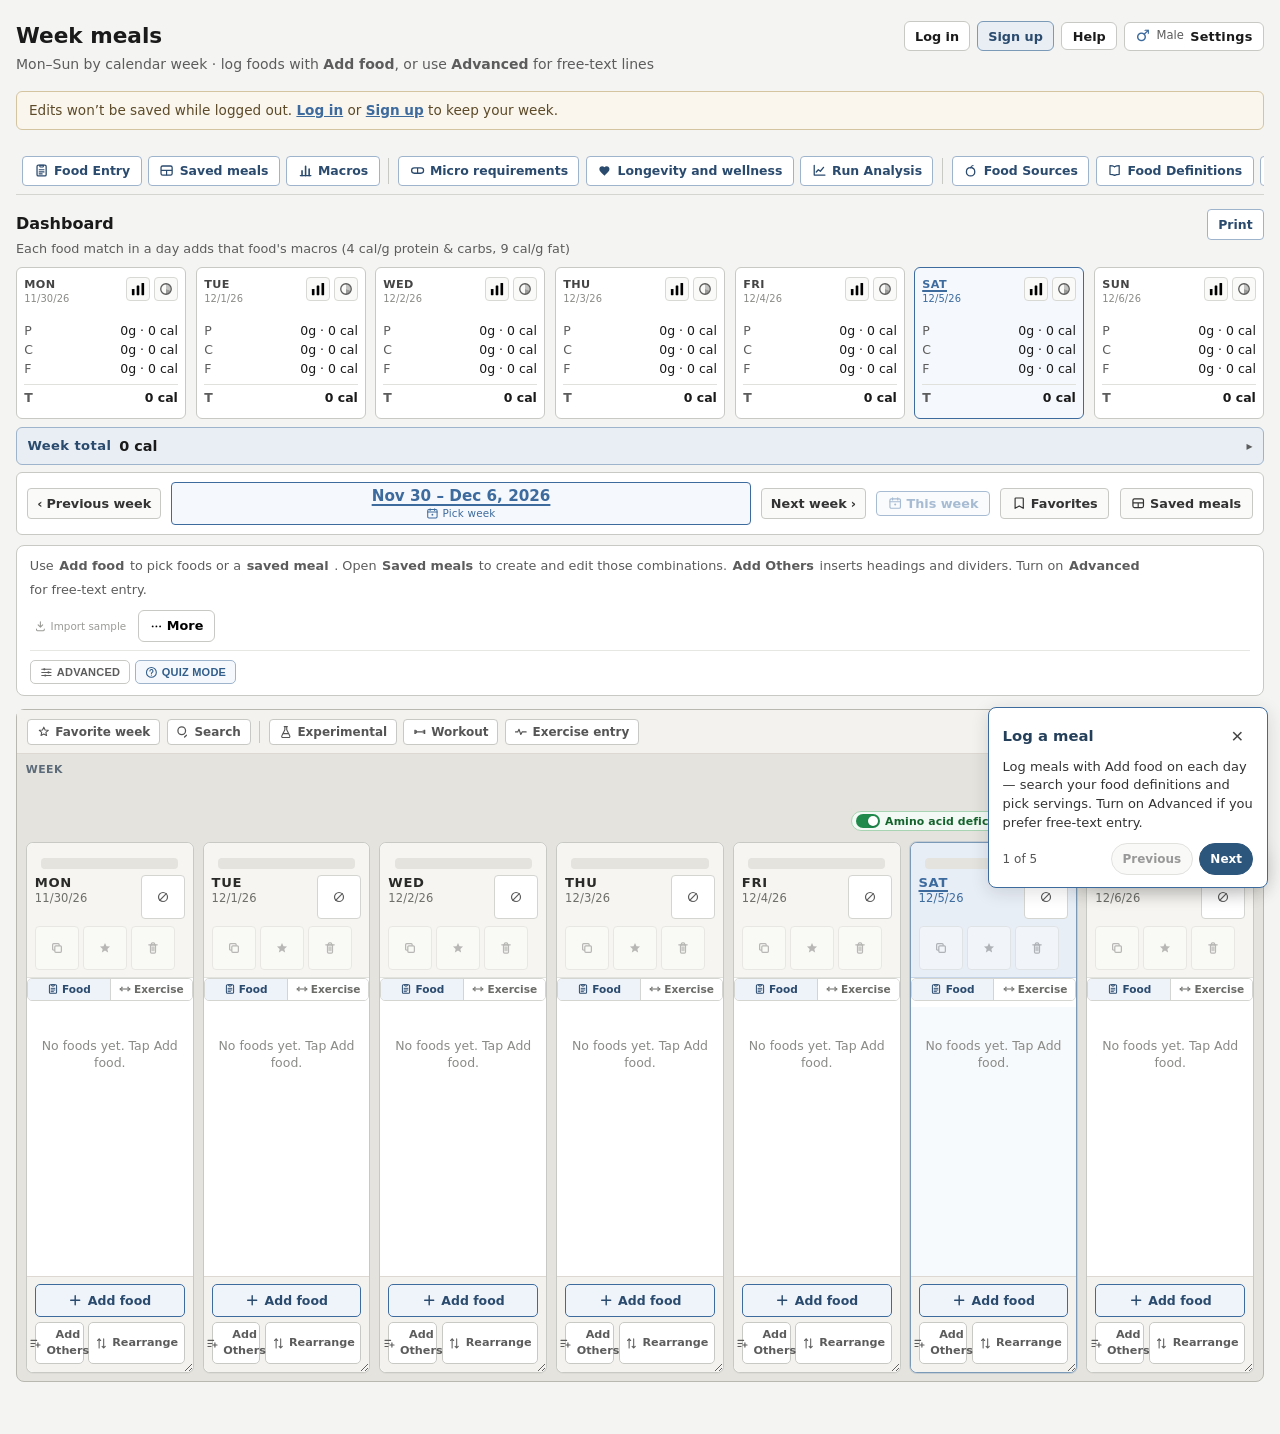
==== index.html @ 3e487626 "Split amino acid tracking out of the Misc deficiencies toggle. Adds a separate Amino acid deficienci" ====
<!DOCTYPE html>
<html lang="en">
<head>
  <meta charset="UTF-8">
  <meta name="viewport" content="width=device-width, initial-scale=1.0">
  <title>Nutrients — Week meals</title>
  <link rel="stylesheet" href="styles.css?t=1794843600">
</head>
<body class="show-daily-intake-icons day-entry-guided">
  <svg class="app-icon-symbols" width="0" height="0" aria-hidden="true" focusable="false">
    <symbol id="icon-chatgpt" viewBox="0 0 512 512">
      <path d="M196.4 185.8l0-48.6c0-4.1 1.5-7.2 5.1-9.2l97.8-56.3c13.3-7.7 29.2-11.3 45.6-11.3 61.4 0 100.4 47.6 100.4 98.3 0 3.6 0 7.7-.5 11.8L343.3 111.1c-6.1-3.6-12.3-3.6-18.4 0L196.4 185.8zM424.7 375.2l0-116.2c0-7.2-3.1-12.3-9.2-15.9L287 168.4 329 144.3c3.6-2 6.7-2 10.2 0L437 200.7c28.2 16.4 47.1 51.2 47.1 85 0 38.9-23 74.8-59.4 89.6l0 0zM166.2 272.8l-42-24.6c-3.6-2-5.1-5.1-5.1-9.2l0-112.6c0-54.8 42-96.3 98.8-96.3 21.5 0 41.5 7.2 58.4 20L175.4 108.5c-6.1 3.6-9.2 8.7-9.2 15.9l0 148.5 0 0zm90.4 52.2l-60.2-33.8 0-71.7 60.2-33.8 60.2 33.8 0 71.7-60.2 33.8zm38.7 155.7c-21.5 0-41.5-7.2-58.4-20l100.9-58.4c6.1-3.6 9.2-8.7 9.2-15.9l0-148.5 42.5 24.6c3.6 2 5.1 5.1 5.1 9.2l0 112.6c0 54.8-42.5 96.3-99.3 96.3l0 0zM173.8 366.5L76.1 310.2c-28.2-16.4-47.1-51.2-47.1-85 0-39.4 23.6-74.8 59.9-89.6l0 116.7c0 7.2 3.1 12.3 9.2 15.9l128 74.2-42 24.1c-3.6 2-6.7 2-10.2 0zm-5.6 84c-57.9 0-100.4-43.5-100.4-97.3 0-4.1 .5-8.2 1-12.3l100.9 58.4c6.1 3.6 12.3 3.6 18.4 0l128.5-74.2 0 48.6c0 4.1-1.5 7.2-5.1 9.2l-97.8 56.3c-13.3 7.7-29.2 11.3-45.6 11.3l0 0zm127 60.9c62 0 113.7-44 125.4-102.4 57.3-14.9 94.2-68.6 94.2-123.4 0-35.8-15.4-70.7-43-95.7 2.6-10.8 4.1-21.5 4.1-32.3 0-73.2-59.4-128-128-128-13.8 0-27.1 2-40.4 6.7-23-22.5-54.8-36.9-89.6-36.9-62 0-113.7 44-125.4 102.4-57.3 14.8-94.2 68.6-94.2 123.4 0 35.8 15.4 70.7 43 95.7-2.6 10.8-4.1 21.5-4.1 32.3 0 73.2 59.4 128 128 128 13.8 0 27.1-2 40.4-6.7 23 22.5 54.8 36.9 89.6 36.9z"></path>
    </symbol>
    <symbol id="icon-claude" viewBox="0 0 512 512">
      <path d="M100.4 340.5l100.7-56.5 1.7-4.9-1.7-2.7-4.9 0-16.8-1-57.5-1.6-49.9-2.1-48.3-2.6-12.2-2.6-11.4-15 1.2-7.5 10.2-6.9 14.7 1.3c18.9 1.3 45.9 3.1 81 5.6l35.2 2.1 52.2 5.4 8.3 0 1.2-3.4-2.8-2.1-2.2-2.1-50.3-34.1-54.4-36-28.5-20.7-15.4-10.5-7.8-9.8-3.4-21.5 14-15.4 18.8 1.3 4.8 1.3 19 14.7 40.7 31.5 53.1 39.1 7.8 6.5 3.1-2.2 .4-1.6-3.5-5.8-28.9-52.2-30.8-53.1-13.7-22-3.6-13.2c-1.3-5.4-2.2-10-2.2-15.5l15.9-21.6 8.8-2.8 21.2 2.8 8.9 7.8 13.2 30.2 21.4 47.5 33.2 64.6 9.7 19.2 5.2 17.8 1.9 5.4 3.4 0 0-3.1 2.7-36.4 5-44.7 4.9-57.5 1.7-16.2 8-19.4 15.9-10.5 12.4 5.9 10.2 14.7-1.4 9.5-6.1 39.5-11.9 61.9-7.8 41.5 4.5 0 5.2-5.2 21-27.8 35.2-44.1 15.5-17.5 18.1-19.3 11.6-9.2 22 0 16.2 24.1-7.3 24.9-22.7 28.7-18.8 24.4-27 36.3-16.8 29 1.6 2.3 4-.4 60.9-13 32.9-5.9 39.3-6.7 17.8 8.3 1.9 8.4-7 17.2-42 10.4-49.2 9.8-73.3 17.3-.9 .7 1 1.3 33 3.1 14.1 .8 34.6 0 64.4 4.8 16.8 11.1 10.1 13.6-1.7 10.4-25.9 13.2c-15.5-3.7-54.4-12.9-116.6-27.7l-28-7-3.9 0 0 2.3 23.3 22.8 42.7 38.6 53.5 49.8 2.7 12.3-6.9 9.7-7.3-1-47-35.4-18.1-15.9-41.1-34.6-2.7 0 0 3.6 9.5 13.9 50 75.2 2.6 23-3.6 7.5-13 4.5-14.2-2.6-29.3-41.1-30.2-46.3-24.4-41.5-3 1.7-14.4 154.8-6.7 7.9-15.5 5.9-13-9.8-6.9-15.9 6.9-31.5 8.3-41.1 6.7-32.7 6.1-40.6 3.6-13.5-.2-.9-3 .4-30.6 42-46.5 62.9-36.8 39.4-8.8 3.5-15.3-7.9 1.4-14.1 8.5-12.6 50.9-64.8 30.7-40.2 19.8-23.2-.1-3.4-1.2 0-135.3 87.8-24.1 3.1-10.4-9.7 1.3-15.9 4.9-5.2 40.7-28-.1 .1 0 .1z"></path>
    </symbol>
    <symbol id="icon-sticky-highlight" viewBox="0 0 24 24">
      <path fill="currentColor" d="M15.7 3.3a1.8 1.8 0 0 1 2.5 0l2.5 2.5a1.8 1.8 0 0 1 0 2.5l-8.3 8.3-5.1 1.2 1.2-5.1 8.2-8.4ZM5.2 19.3h13.6a1 1 0 1 1 0 2H5.2a1 1 0 1 1 0-2Z"></path>
    </symbol>
    <symbol id="icon-sticky-filter" viewBox="0 0 16 16">
      <path fill="currentColor" d="M1.75 2.5h12.5L8.5 9v4.25l-1 .58V9L1.75 2.5zm2.33 1.17 3.67 4.88h1.5l3.67-4.88H4.08z"></path>
    </symbol>
    <symbol id="icon-search" viewBox="0 0 16 16">
      <path fill="currentColor" d="M6.75 1.5a5.25 5.25 0 1 1 0 10.5 5.25 5.25 0 0 1 0-10.5Zm0 1.5a3.75 3.75 0 1 0 0 7.5 3.75 3.75 0 0 0 0-7.5Zm5.03 8.47a.75.75 0 0 1 1.06 1.06l-2.2 2.2a.75.75 0 0 1-1.06-1.06l2.2-2.2Z"></path>
    </symbol>
    <symbol id="icon-star-outline" viewBox="0 0 16 16">
      <path fill="none" stroke="currentColor" stroke-width="1.25" stroke-linejoin="round" d="M8 2.55 9.55 5.95l3.75.32-2.85 2.46.84 3.68L8 10.7l-3.29 1.71.84-3.68-2.85-2.46 3.75-.32L8 2.55z"></path>
    </symbol>
    <symbol id="icon-calendar" viewBox="0 0 16 16">
      <rect x="2.15" y="3.15" width="11.7" height="10.5" rx="1.4" fill="none" stroke="currentColor" stroke-width="1.3"></rect>
      <path d="M2.15 6.35h11.7M5.15 2.15v2.2M10.85 2.15v2.2" fill="none" stroke="currentColor" stroke-width="1.3" stroke-linecap="round"></path>
      <circle cx="8" cy="9.55" r="1.15" fill="currentColor"></circle>
    </symbol>
    <symbol id="icon-bookmark" viewBox="0 0 16 16">
      <path d="M4.15 2.2h7.7c.4 0 .7.3.7.7v10.85L8 11.05 3.45 13.75V2.9c0-.4.3-.7.7-.7z" fill="none" stroke="currentColor" stroke-width="1.3" stroke-linejoin="round"></path>
    </symbol>
    <symbol id="icon-import" viewBox="0 0 16 16">
      <path d="M8 2.15v6.4M5.15 6.15 8 9l2.85-2.85" fill="none" stroke="currentColor" stroke-width="1.35" stroke-linecap="round" stroke-linejoin="round"></path>
      <path d="M3.15 11.15v1.15c0 .6.5 1.1 1.1 1.1h7.5c.6 0 1.1-.5 1.1-1.1v-1.15" fill="none" stroke="currentColor" stroke-width="1.3" stroke-linecap="round"></path>
    </symbol>
    <symbol id="icon-export" viewBox="0 0 16 16">
      <path d="M8 8.9V2.4M5.15 4.85 8 2.05l2.85 2.8" fill="none" stroke="currentColor" stroke-width="1.35" stroke-linecap="round" stroke-linejoin="round"></path>
      <path d="M3.15 11.15v1.15c0 .6.5 1.1 1.1 1.1h7.5c.6 0 1.1-.5 1.1-1.1v-1.15" fill="none" stroke="currentColor" stroke-width="1.3" stroke-linecap="round"></path>
    </symbol>
    <symbol id="icon-more" viewBox="0 0 16 16">
      <circle cx="3.35" cy="8" r="1.15" fill="currentColor"></circle>
      <circle cx="8" cy="8" r="1.15" fill="currentColor"></circle>
      <circle cx="12.65" cy="8" r="1.15" fill="currentColor"></circle>
    </symbol>
    <symbol id="icon-sliders" viewBox="0 0 16 16">
      <path d="M2.2 4.15h11.6M2.2 8h11.6M2.2 11.85h11.6" fill="none" stroke="currentColor" stroke-width="1.3" stroke-linecap="round"></path>
      <circle cx="5.4" cy="4.15" r="1.35" fill="currentColor"></circle>
      <circle cx="10.6" cy="8" r="1.35" fill="currentColor"></circle>
      <circle cx="6.6" cy="11.85" r="1.35" fill="currentColor"></circle>
    </symbol>
    <symbol id="icon-plus" viewBox="0 0 16 16">
      <path d="M8 3v10M3 8h10" fill="none" stroke="currentColor" stroke-width="1.6" stroke-linecap="round"></path>
    </symbol>
    <symbol id="icon-others" viewBox="0 0 16 16">
      <path d="M2.4 4.2h7.2M2.4 8h5.2M2.4 11.8h4" fill="none" stroke="currentColor" stroke-width="1.3" stroke-linecap="round"></path>
      <path d="M11.15 7.35v5.3M8.5 10h5.3" fill="none" stroke="currentColor" stroke-width="1.45" stroke-linecap="round"></path>
    </symbol>
    <symbol id="icon-rearrange" viewBox="0 0 16 16">
      <path d="M5.15 2.35v11.3M5.15 2.35 3.15 4.4M5.15 2.35l2 2.05M10.85 13.65V2.35M10.85 13.65l-2-2.05M10.85 13.65l2-2.05" fill="none" stroke="currentColor" stroke-width="1.3" stroke-linecap="round" stroke-linejoin="round"></path>
    </symbol>
    <symbol id="icon-workout" viewBox="0 0 16 16">
      <rect x="1.55" y="5.45" width="1.85" height="5.1" rx="0.35" fill="currentColor"></rect>
      <rect x="3.4" y="6.25" width="1.25" height="3.5" rx="0.3" fill="currentColor"></rect>
      <rect x="4.65" y="7.25" width="6.7" height="1.5" rx="0.25" fill="currentColor"></rect>
      <rect x="11.35" y="6.25" width="1.25" height="3.5" rx="0.3" fill="currentColor"></rect>
      <rect x="12.6" y="5.45" width="1.85" height="5.1" rx="0.35" fill="currentColor"></rect>
    </symbol>
    <symbol id="icon-exercise" viewBox="0 0 16 16">
      <path d="M1.7 8.15h2.7l1.45-3.15 2.15 6.15 1.55-3h4.75" fill="none" stroke="currentColor" stroke-width="1.35" stroke-linecap="round" stroke-linejoin="round"></path>
    </symbol>
    <symbol id="icon-close" viewBox="0 0 16 16">
      <path d="M4.1 4.1 11.9 11.9M11.9 4.1 4.1 11.9" fill="none" stroke="currentColor" stroke-width="1.45" stroke-linecap="round"></path>
    </symbol>
    <symbol id="icon-sticky-daily-intake" viewBox="0 0 16 16">
      <rect x="2" y="3.5" width="12" height="10.5" rx="1.5" fill="none" stroke="currentColor" stroke-width="1.4"></rect>
      <path d="M2 6.75h12" fill="none" stroke="currentColor" stroke-width="1.4"></path>
      <path d="M5 2.2v2.6M11 2.2v2.6" fill="none" stroke="currentColor" stroke-width="1.4" stroke-linecap="round"></path>
      <rect x="4.25" y="8.5" width="2.5" height="2.5" rx="0.4" fill="currentColor"></rect>
    </symbol>
    <symbol id="icon-sticky-acute-excess" viewBox="0 0 16 16">
      <path fill="currentColor" d="M8 1.5 1.25 14h13.5L8 1.5zm0 3.25a.75.75 0 0 1 .75.75v4.5a.75.75 0 0 1-1.5 0V5.5A.75.75 0 0 1 8 4.75zM8 12a.875.875 0 1 0 0-1.75A.875.875 0 0 0 8 12z"></path>
    </symbol>
    <symbol id="icon-micro-status-zero" viewBox="0 0 16 16">
      <circle cx="8" cy="8" r="6.1" fill="none" stroke="currentColor" stroke-width="1.5"></circle>
      <path fill="currentColor" d="M8 4.35c-1.55 0-2.55 1.2-2.55 3.65S6.45 11.65 8 11.65s2.55-1.2 2.55-3.65S9.55 4.35 8 4.35zm0 1.2c.78 0 1.25.85 1.25 2.45S8.78 10.45 8 10.45s-1.25-.85-1.25-2.45S7.22 5.55 8 5.55z"></path>
    </symbol>
    <symbol id="icon-micro-status-red-zero" viewBox="0 0 16 16">
      <circle cx="8" cy="8" r="6.25" fill="currentColor"></circle>
      <path fill="#fff" d="M8 4.35c-1.55 0-2.55 1.2-2.55 3.65S6.45 11.65 8 11.65s2.55-1.2 2.55-3.65S9.55 4.35 8 4.35zm0 1.2c.78 0 1.25.85 1.25 2.45S8.78 10.45 8 10.45s-1.25-.85-1.25-2.45S7.22 5.55 8 5.55z"></path>
    </symbol>
    <symbol id="icon-micro-status-green" viewBox="0 0 16 16">
      <circle cx="8" cy="8" r="6.25" fill="currentColor"></circle>
      <path fill="#fff" d="M7.15 10.55 4.7 8.15l.95-.95 1.5 1.45 3.2-3.25.95.95-4.15 4.2z"></path>
    </symbol>
    <symbol id="icon-micro-status-excess" viewBox="0 0 16 16">
      <circle cx="8" cy="8" r="6.25" fill="currentColor"></circle>
      <path fill="#fff" d="M8 3.6 11.4 9.1H4.6L8 3.6zm0 1.85L6.15 8.2h3.7L8 5.45zM7.25 10.1h1.5v1.5h-1.5z"></path>
    </symbol>
    <symbol id="icon-day-copy" viewBox="0 0 16 16">
      <rect x="5.5" y="5.5" width="7.5" height="7.5" rx="1.2" fill="none" stroke="currentColor" stroke-width="1.4"></rect>
      <path d="M10.5 5.5V4.2A1.2 1.2 0 0 0 9.3 3H4.2A1.2 1.2 0 0 0 3 4.2v5.1A1.2 1.2 0 0 0 4.2 10.5H5.5" fill="none" stroke="currentColor" stroke-width="1.4"></path>
    </symbol>
    <symbol id="icon-day-favorite" viewBox="0 0 16 16">
      <path fill="currentColor" d="M8 2.35 9.7 6.05l4.05.35-3.08 2.66.9 3.97L8 10.95l-3.57 2.08.9-3.97L2.25 6.4l4.05-.35L8 2.35z"></path>
    </symbol>
    <symbol id="icon-day-ignore" viewBox="0 0 16 16">
      <circle cx="8" cy="8" r="5.15" fill="none" stroke="currentColor" stroke-width="1.4"></circle>
      <path d="M4.2 11.8 11.8 4.2" fill="none" stroke="currentColor" stroke-width="1.4" stroke-linecap="round"></path>
    </symbol>
    <symbol id="icon-ai" viewBox="0 0 16 16">
      <path d="M3.1 12.9 8.15 7.85" fill="none" stroke="currentColor" stroke-width="1.4" stroke-linecap="round"></path>
      <path fill="currentColor" d="M10.65 1.65 11.4 3.85 13.7 4.55 11.4 5.25 10.65 7.45 9.9 5.25 7.6 4.55 9.9 3.85Z"></path>
    </symbol>
    <symbol id="icon-chevron-down" viewBox="0 0 16 16">
      <path d="M3.6 6.2 8 10.4l4.4-4.2" fill="none" stroke="currentColor" stroke-width="1.6" stroke-linecap="round" stroke-linejoin="round"></path>
    </symbol>
    <symbol id="icon-calculator" viewBox="0 0 16 16">
      <rect x="2.4" y="1.6" width="11.2" height="12.8" rx="1.7" fill="none" stroke="currentColor" stroke-width="1.3"></rect>
      <rect x="4.15" y="3.35" width="7.7" height="2.15" rx="0.4" fill="currentColor"></rect>
      <path d="M5.05 7.55h1.15M7.42 7.55h1.15M9.8 7.55h1.15M5.05 9.55h1.15M7.42 9.55h1.15M9.8 9.55h1.15M5.05 11.55h1.15M7.42 11.55h1.15M9.8 11.55h1.15" fill="none" stroke="currentColor" stroke-width="1.2" stroke-linecap="round"></path>
    </symbol>
    <symbol id="icon-day-clear" viewBox="0 0 16 16">
      <path d="M3.2 4.35h9.6" fill="none" stroke="currentColor" stroke-width="1.4" stroke-linecap="round"></path>
      <path d="M6.2 4.35V3.2A1.05 1.05 0 0 1 7.25 2.15h1.5A1.05 1.05 0 0 1 9.8 3.2v1.15" fill="none" stroke="currentColor" stroke-width="1.4" stroke-linecap="round" stroke-linejoin="round"></path>
      <path d="M5.15 4.35h5.7v8.1A1.35 1.35 0 0 1 9.5 13.8H6.5A1.35 1.35 0 0 1 5.15 12.45V4.35z" fill="none" stroke="currentColor" stroke-width="1.4" stroke-linejoin="round"></path>
      <path d="M7 6.55v4.6M9 6.55v4.6" fill="none" stroke="currentColor" stroke-width="1.3" stroke-linecap="round"></path>
    </symbol>
    <symbol id="icon-nav-experimental" viewBox="0 0 16 16">
      <path d="M6.15 1.9h3.7M6.9 1.9v3.7L3.35 12.7a1.35 1.35 0 0 0 1.2 2.05h6.9a1.35 1.35 0 0 0 1.2-2.05L9.1 5.6V1.9" fill="none" stroke="currentColor" stroke-width="1.3" stroke-linecap="round" stroke-linejoin="round"></path>
      <path d="M5.05 10.15h5.9" fill="none" stroke="currentColor" stroke-width="1.2" stroke-linecap="round"></path>
    </symbol>
    <symbol id="icon-nav-entry" viewBox="0 0 16 16">
      <rect x="3.2" y="2.35" width="9.6" height="11.3" rx="1.35" fill="none" stroke="currentColor" stroke-width="1.35"></rect>
      <path d="M6.15 2.35h3.7V3.5a.7.7 0 0 1-.7.7H6.85a.7.7 0 0 1-.7-.7V2.35z" fill="none" stroke="currentColor" stroke-width="1.2"></path>
      <path d="M5.45 7.15h5.1M5.45 9.35h5.1M5.45 11.5h3.15" fill="none" stroke="currentColor" stroke-width="1.2" stroke-linecap="round"></path>
    </symbol>
    <symbol id="icon-nav-meals" viewBox="0 0 16 16">
      <rect x="2.15" y="3.15" width="11.7" height="9.7" rx="1.7" fill="none" stroke="currentColor" stroke-width="1.35"></rect>
      <path d="M2.15 7.7h11.7M8 7.7v5.15" fill="none" stroke="currentColor" stroke-width="1.25"></path>
    </symbol>
    <symbol id="icon-nav-macros" viewBox="0 0 16 16">
      <path d="M2.4 13.25h11.2" fill="none" stroke="currentColor" stroke-width="1.3" stroke-linecap="round"></path>
      <path d="M4.25 13.25V8.35M8 13.25V3.55M11.75 13.25V6.25" fill="none" stroke="currentColor" stroke-width="1.7" stroke-linecap="round"></path>
    </symbol>
    <symbol id="icon-nav-micros" viewBox="0 0 16 16">
      <rect x="1.7" y="5.2" width="12.6" height="5.6" rx="2.8" fill="none" stroke="currentColor" stroke-width="1.35"></rect>
      <path d="M8 5.2v5.6" fill="none" stroke="currentColor" stroke-width="1.25"></path>
    </symbol>
    <symbol id="icon-nav-longevity" viewBox="0 0 16 16">
      <path fill="currentColor" d="M8 13.4 7.1 12.55C4.25 10 2.45 8.35 2.45 6.3 2.45 4.65 3.75 3.35 5.4 3.35c.95 0 1.85.45 2.4 1.15a3.12 3.12 0 0 1 2.4-1.15c1.65 0 2.95 1.3 2.95 2.95 0 2.05-1.8 3.7-4.65 6.25L8 13.4z"></path>
    </symbol>
    <symbol id="icon-nav-analysis" viewBox="0 0 16 16">
      <path d="M2.35 2.45v10.25h11.3" fill="none" stroke="currentColor" stroke-width="1.35" stroke-linecap="round" stroke-linejoin="round"></path>
      <path d="M4.45 9.55 6.7 7.15l2.1 1.5 3.35-4.05" fill="none" stroke="currentColor" stroke-width="1.4" stroke-linecap="round" stroke-linejoin="round"></path>
    </symbol>
    <symbol id="icon-chart" viewBox="0 0 16 16">
      <path d="M2.35 2.45v10.25h11.3" fill="none" stroke="currentColor" stroke-width="1.35" stroke-linecap="round" stroke-linejoin="round"></path>
      <path d="M4.45 9.55 6.7 7.15l2.1 1.5 3.35-4.05" fill="none" stroke="currentColor" stroke-width="1.4" stroke-linecap="round" stroke-linejoin="round"></path>
    </symbol>
    <symbol id="icon-question" viewBox="0 0 16 16">
      <circle cx="8" cy="8" r="6.15" fill="none" stroke="currentColor" stroke-width="1.35"></circle>
      <path d="M6.15 6.35a1.9 1.9 0 1 1 2.7 1.72c-.5.28-.85.7-.85 1.28" fill="none" stroke="currentColor" stroke-width="1.35" stroke-linecap="round"></path>
      <circle cx="8" cy="11.35" r="0.75" fill="currentColor"></circle>
    </symbol>
    <symbol id="icon-nav-sources" viewBox="0 0 16 16">
      <path d="M8.15 5.05c.15-1.35 1.15-2.2 2.4-2.4" fill="none" stroke="currentColor" stroke-width="1.25" stroke-linecap="round"></path>
      <path fill="currentColor" d="M9.2 4.5c.8.15 1.4.8 1.3 1.5-.65-.15-1.15-.55-1.3-1.5z"></path>
      <path d="M8 13.65c-2.5.15-4.4-1.7-4.4-4.3C3.6 6.7 5.5 4.95 8 4.95s4.4 1.75 4.4 4.4c0 2.6-1.9 4.45-4.4 4.3z" fill="none" stroke="currentColor" stroke-width="1.35"></path>
    </symbol>
    <symbol id="icon-nav-definitions" viewBox="0 0 16 16">
      <path d="M8 3.95C6.7 3.2 5.15 2.85 3.15 2.85v9.1c2 0 3.55.3 4.85 1.05" fill="none" stroke="currentColor" stroke-width="1.35" stroke-linecap="round" stroke-linejoin="round"></path>
      <path d="M8 3.95c1.3-.75 2.85-1.1 4.85-1.1v9.1c-2 0-3.55.3-4.85 1.05" fill="none" stroke="currentColor" stroke-width="1.35" stroke-linecap="round" stroke-linejoin="round"></path>
    </symbol>
  </svg>
  <main class="week">
    <header class="week__header">
      <div class="week__header-text">
        <h1>Week meals</h1>
        <p class="week__hint">Mon–Sun by calendar week · log foods with <strong>Add food</strong>, or use <strong>Advanced</strong> for free-text lines</p>
      </div>
      <div class="week__header-actions">
        <div id="auth-logged-out" class="week__auth" hidden>
          <button type="button" id="auth-login-open" class="week__auth-btn">Log in</button>
          <button type="button" id="auth-signup-open" class="week__auth-btn week__auth-btn--primary">Sign up</button>
        </div>
        <div id="auth-logged-in" class="week__auth" hidden>
          <span id="auth-user-email" class="week__auth-email"></span>
          <button type="button" id="auth-logout" class="week__auth-btn">Log out</button>
        </div>
        <button type="button" id="help-open" class="week__help" aria-label="Help" aria-controls="starter-guide" aria-haspopup="dialog" aria-expanded="false">Help</button>
        <button type="button" id="settings-open" class="week__settings" aria-haspopup="dialog" aria-label="Settings">
          <span id="settings-demographic-icon" class="week__settings-icon" aria-hidden="true">♂</span>
          <span id="settings-demographic-abbr" class="week__settings-abbr" aria-hidden="true">M</span>
          <span id="settings-demographic-status" class="week__settings-status">Male</span>
          <span class="week__settings-label">Settings</span>
        </button>
      </div>
    </header>

    <div id="logged-out-banner" class="logged-out-banner" role="status" hidden>
      <p class="logged-out-banner__text">Edits won&rsquo;t be saved while logged out. <button type="button" id="logged-out-banner-login" class="logged-out-banner__link">Log in</button> or <button type="button" id="logged-out-banner-signup" class="logged-out-banner__link">Sign up</button> to keep your week.</p>
    </div>

    <nav id="app-nav" class="app-nav" aria-label="App sections">
      <div class="app-nav__inner">
        <button type="button" id="dashboard-food-entry-jump" class="app-nav__btn" data-app-shortcut="E" aria-label="Food Entry" aria-keyshortcuts="E">
          <svg class="app-nav__icon" viewBox="0 0 16 16" width="16" height="16" aria-hidden="true" focusable="false"><use href="#icon-nav-entry"></use></svg>
          <span class="app-nav__label app-nav__label--full" aria-hidden="true">Food Entry</span>
          <span class="app-nav__label app-nav__label--short" aria-hidden="true">Entry</span>
          <span class="app-nav__shortcut" aria-hidden="true">E</span>
        </button>
        <button type="button" id="dashboard-meals-jump" class="app-nav__btn" data-app-shortcut="M" aria-label="Saved meals" aria-expanded="false" aria-haspopup="dialog" aria-controls="meals-panel" aria-keyshortcuts="M">
          <svg class="app-nav__icon" viewBox="0 0 16 16" width="16" height="16" aria-hidden="true" focusable="false"><use href="#icon-nav-meals"></use></svg>
          <span class="app-nav__label app-nav__label--full" aria-hidden="true">Saved meals</span>
          <span class="app-nav__label app-nav__label--short" aria-hidden="true">Meals</span>
          <span class="app-nav__shortcut" aria-hidden="true">M</span>
        </button>
        <button type="button" id="dashboard-macros-jump" class="app-nav__btn" data-app-shortcut="C" aria-label="Macros" aria-keyshortcuts="C">
          <svg class="app-nav__icon" viewBox="0 0 16 16" width="16" height="16" aria-hidden="true" focusable="false"><use href="#icon-nav-macros"></use></svg>
          <span class="app-nav__label" aria-hidden="true">Macros</span>
          <span class="app-nav__shortcut" aria-hidden="true">C</span>
        </button>
        <span class="app-nav__divider" aria-hidden="true"></span>
        <button type="button" id="dashboard-micro-toggle" class="app-nav__btn" data-app-shortcut="R" aria-label="Micro requirements" aria-expanded="false" aria-haspopup="dialog" aria-controls="dashboard-micro-panel" aria-keyshortcuts="R">
          <svg class="app-nav__icon" viewBox="0 0 16 16" width="16" height="16" aria-hidden="true" focusable="false"><use href="#icon-nav-micros"></use></svg>
          <span class="app-nav__label app-nav__label--full" aria-hidden="true">Micro requirements</span>
          <span class="app-nav__label app-nav__label--short" aria-hidden="true">Micros</span>
          <span class="app-nav__shortcut" aria-hidden="true">R</span>
        </button>
        <button type="button" id="dashboard-longevity-toggle" class="app-nav__btn" data-app-shortcut="L" aria-label="Longevity and wellness" aria-expanded="false" aria-haspopup="dialog" aria-controls="dashboard-longevity-panel" aria-keyshortcuts="L">
          <svg class="app-nav__icon" viewBox="0 0 16 16" width="16" height="16" aria-hidden="true" focusable="false"><use href="#icon-nav-longevity"></use></svg>
          <span class="app-nav__label app-nav__label--full" aria-hidden="true">Longevity and wellness</span>
          <span class="app-nav__label app-nav__label--short" aria-hidden="true">Longevity</span>
          <span class="app-nav__shortcut" aria-hidden="true">L</span>
        </button>
        <button type="button" id="dashboard-analysis-toggle" class="app-nav__btn" data-app-shortcut="A" aria-label="Run Analysis" aria-expanded="false" aria-haspopup="dialog" aria-controls="analysis-picker-modal" aria-keyshortcuts="A">
          <svg class="app-nav__icon" viewBox="0 0 16 16" width="16" height="16" aria-hidden="true" focusable="false"><use href="#icon-nav-analysis"></use></svg>
          <span class="app-nav__label app-nav__label--full" aria-hidden="true">Run Analysis</span>
          <span class="app-nav__label app-nav__label--short" aria-hidden="true">Analysis</span>
          <span class="app-nav__shortcut" aria-hidden="true">A</span>
        </button>
        <span class="app-nav__divider" aria-hidden="true"></span>
        <button type="button" id="dashboard-food-sources-open" class="app-nav__btn" data-app-shortcut="S" aria-label="Food Sources" aria-keyshortcuts="S" aria-haspopup="dialog" aria-controls="food-sources-modal">
          <svg class="app-nav__icon" viewBox="0 0 16 16" width="16" height="16" aria-hidden="true" focusable="false"><use href="#icon-nav-sources"></use></svg>
          <span class="app-nav__label app-nav__label--full" aria-hidden="true">Food Sources</span>
          <span class="app-nav__label app-nav__label--short" aria-hidden="true">Sources</span>
          <span class="app-nav__shortcut" aria-hidden="true">S</span>
        </button>
        <button type="button" id="dashboard-food-definitions-jump" class="app-nav__btn" data-app-shortcut="D" aria-label="Food Definitions" aria-expanded="false" aria-haspopup="dialog" aria-controls="food-definitions-panel" aria-keyshortcuts="D">
          <svg class="app-nav__icon" viewBox="0 0 16 16" width="16" height="16" aria-hidden="true" focusable="false"><use href="#icon-nav-definitions"></use></svg>
          <span class="app-nav__label app-nav__label--full" aria-hidden="true">Food Definitions</span>
          <span class="app-nav__label app-nav__label--short" aria-hidden="true">Defs</span>
          <span class="app-nav__shortcut" aria-hidden="true">D</span>
        </button>
        <button type="button" id="dashboard-exercise-definitions-jump" class="app-nav__btn" aria-label="Exercise Definitions" aria-expanded="false" aria-haspopup="dialog" aria-controls="exercise-definitions-panel">
          <svg class="app-nav__icon" viewBox="0 0 16 16" width="16" height="16" aria-hidden="true" focusable="false"><use href="#icon-nav-definitions"></use></svg>
          <span class="app-nav__label app-nav__label--full" aria-hidden="true">Exercise Definitions</span>
          <span class="app-nav__label app-nav__label--short" aria-hidden="true">Ex Defs</span>
        </button>
      </div>
    </nav>

    <section class="dashboard" aria-labelledby="dashboard-heading">
      <div class="dashboard__header">
        <div class="dashboard__header-row">
          <h2 id="dashboard-heading" class="dashboard__title">Dashboard</h2>
          <button type="button" id="dashboard-print" class="dashboard__toggle dashboard__print" aria-label="Print preview">Print</button>
        </div>
        <p class="dashboard__hint">Each food match in a day adds that food's macros (4 cal/g protein &amp; carbs, 9 cal/g fat)</p>
      </div>
      <div class="dashboard__days-carousel-nav" aria-label="Day macros">
        <button type="button" class="dashboard__days-carousel-adj" data-dashboard-carousel="prev" aria-label="Previous day">‹</button>
        <span id="dashboard-carousel-current" class="dashboard__days-carousel-current" aria-live="polite">Mon</span>
        <button type="button" class="dashboard__days-carousel-adj" data-dashboard-carousel="next" aria-label="Next day">›</button>
      </div>
      <div id="dashboard-grid" class="dashboard__grid"></div>
      <div id="week-summary-panel" class="week-summary">
        <button type="button" id="dashboard-week-toggle" class="week-summary__toggle" data-app-shortcut="W" aria-expanded="false" aria-controls="week-summary" aria-keyshortcuts="W">
          <span class="week-summary__toggle-label">Week total</span>
          <span id="week-summary-preview" class="week-summary__toggle-preview"></span>
          <span class="week-summary__toggle-chevron" aria-hidden="true"></span>
          <span class="app-nav__shortcut" aria-hidden="true">W</span>
        </button>
        <div id="week-summary" class="week-summary__body" hidden aria-label="Week summary"></div>
      </div>

      <div id="dashboard-macros-condensed" class="dashboard__macros-condensed" hidden aria-label="Condensed macros">
        <div class="dashboard__macros-condensed-head">
          <h3 class="dashboard__macros-condensed-title">Macros</h3>
        </div>
        <div id="dashboard-macros-condensed-grid" class="dashboard__macros-condensed-grid"></div>
      </div>
      <div id="food-entry" class="week__nav" role="navigation" aria-label="Week">
        <button type="button" id="week-nav-prev" class="week__nav-adj" data-app-shortcut="←" aria-label="Previous week" aria-keyshortcuts="ArrowLeft">
          <span aria-hidden="true">‹</span> Previous week
          <span class="app-nav__shortcut" aria-hidden="true">←</span>
        </button>
        <button type="button" id="week-nav-label" class="week__nav-label" aria-haspopup="dialog" aria-label="Choose week">
          <span id="week-nav-label-text" aria-live="polite"></span>
          <span class="week__nav-label-hint"><svg class="btn-icon" viewBox="0 0 16 16" width="12" height="12" aria-hidden="true" focusable="false"><use href="#icon-calendar"></use></svg>Pick week</span>
        </button>
        <button type="button" id="week-nav-next" class="week__nav-adj" data-app-shortcut="→" aria-label="Next week" aria-keyshortcuts="ArrowRight">
          Next week <span aria-hidden="true">›</span>
          <span class="app-nav__shortcut" aria-hidden="true">→</span>
        </button>
        <button type="button" id="week-nav-this" class="week__nav-this"><svg class="btn-icon" viewBox="0 0 16 16" width="14" height="14" aria-hidden="true" focusable="false"><use href="#icon-calendar"></use></svg>This week</button>
        <button type="button" id="favorites-open" class="week__favorites-toggle" aria-haspopup="dialog" aria-expanded="false" aria-controls="favorites-sidebar">
          <svg class="btn-icon" viewBox="0 0 16 16" width="14" height="14" aria-hidden="true" focusable="false"><use href="#icon-bookmark"></use></svg>Favorites
        </button>
        <button type="button" id="week-saved-meals-open" class="week__saved-meals-toggle" aria-haspopup="dialog" aria-expanded="false" aria-controls="meals-panel">
          <svg class="btn-icon" viewBox="0 0 16 16" width="14" height="14" aria-hidden="true" focusable="false"><use href="#icon-nav-meals"></use></svg>Saved meals
        </button>
      </div>
      <div class="week__entry-tools">
        <div class="week__days-toolbar">
          <p id="week-days-hint" class="week__days-hint">
            Use <strong>Add food</strong> to pick foods or a <strong>saved meal</strong>. Open <strong>Saved meals</strong> to create and edit those combinations. <strong>Add Others</strong> inserts headings and dividers. Turn on <strong>Advanced</strong> for free-text entry.
          </p>
          <div class="week__days-actions">
            <button type="button" id="import-sample-meals" class="week__meals-bulk week__meals-bulk--primary"><svg class="btn-icon" viewBox="0 0 16 16" width="14" height="14" aria-hidden="true" focusable="false"><use href="#icon-import"></use></svg>Import sample</button>
            <div class="week__meals-more">
              <button type="button" id="week-meals-more-toggle" class="week__meals-more-toggle" aria-haspopup="menu" aria-expanded="false" aria-controls="week-meals-more-menu"><svg class="btn-icon" viewBox="0 0 16 16" width="14" height="14" aria-hidden="true" focusable="false"><use href="#icon-more"></use></svg>More</button>
              <div id="week-meals-more-menu" class="week__meals-more-menu" hidden role="menu">
                <button type="button" id="export-all-meals" class="week__meals-bulk" role="menuitem"><svg class="btn-icon" viewBox="0 0 16 16" width="14" height="14" aria-hidden="true" focusable="false"><use href="#icon-export"></use></svg>Export all</button>
                <button type="button" id="import-all-meals" class="week__meals-bulk" role="menuitem"><svg class="btn-icon" viewBox="0 0 16 16" width="14" height="14" aria-hidden="true" focusable="false"><use href="#icon-import"></use></svg>Import all</button>
                <button type="button" id="find-lost-meals" class="week__meals-bulk" role="menuitem"><svg class="btn-icon" viewBox="0 0 16 16" width="14" height="14" aria-hidden="true" focusable="false"><use href="#icon-search"></use></svg>Find lost meals</button>
                <button type="button" id="clear-all-days" class="week__clear-all" role="menuitem"><svg class="btn-icon" viewBox="0 0 16 16" width="14" height="14" aria-hidden="true" focusable="false"><use href="#icon-day-clear"></use></svg>Clear all days</button>
              </div>
            </div>
          </div>
        </div>
        <div class="week__highlight-bar">
          <div class="week__visibility-controls">
            <button type="button" id="day-entry-advanced-toggle" class="week__highlight-toggle week__entry-mode-toggle" aria-pressed="false" aria-label="Turn advanced text entry on">
              <svg class="btn-icon" viewBox="0 0 16 16" width="14" height="14" aria-hidden="true" focusable="false"><use href="#icon-sliders"></use></svg>Advanced
            </button>
            <button type="button" id="week-quiz-open" class="week__highlight-toggle week__entry-mode-toggle week__quiz-mode-toggle" aria-haspopup="dialog" aria-controls="week-quiz-modal">
              <svg class="btn-icon" viewBox="0 0 16 16" width="14" height="14" aria-hidden="true" focusable="false"><use href="#icon-question"></use></svg>Quiz mode
            </button>
            <span class="week__advanced-only visually-hidden-off" onclick="this.nextElementSibling.click();">Food visibility:&nbsp;</span>
            <button type="button" id="day-highlights-toggle" class="week__highlight-toggle week__advanced-only" aria-pressed="true" aria-label="Turn food highlighting off">
              <svg class="week__highlight-toggle-icon" viewBox="0 0 24 24" aria-hidden="true" focusable="false">
                <path d="M15.7 3.3a1.8 1.8 0 0 1 2.5 0l2.5 2.5a1.8 1.8 0 0 1 0 2.5l-8.3 8.3-5.1 1.2 1.2-5.1 8.2-8.4ZM5.2 19.3h13.6a1 1 0 1 1 0 2H5.2a1 1 0 1 1 0-2Z"></path>
              </svg>
            </button>
            <button type="button" id="day-word-wrap-toggle" class="week__highlight-toggle week__advanced-only" aria-pressed="true" aria-label="Turn word wrap off">
              <svg class="week__highlight-toggle-icon" viewBox="0 0 24 24" aria-hidden="true" focusable="false">
                <path d="M4 19h6v-2H4v2Zm16-14H4v2h16V5Zm-3 6H4v2h13.25c1.1 0 2 .9 2 2s-.9 2-2 2H15v2l-3-3 3-3v2h2c2.21 0 4-1.79 4-4s-1.79-4-4-4Z"></path>
              </svg>
            </button>
          </div>
          <span id="day-food-notes" class="week__food-notes" hidden>
            <span class="week__food-notes-lead">Notes available for:</span>
            <span id="day-food-notes-labels" class="week__food-notes-labels"></span>
            <div id="day-food-notes-popover" class="week__food-notes-popover" role="tooltip" hidden></div>
          </span>
        </div>
      </div>
      <div id="day-unmatched-lines" class="week__unmatched-lines" hidden role="status"></div>

      <div class="week__days">
        <div class="week__days-favorite-week">
          <button type="button" id="week-nav-favorite" class="week__days-favorite-week-btn" aria-pressed="false"><svg class="btn-icon" viewBox="0 0 16 16" width="14" height="14" aria-hidden="true" focusable="false"><use href="#icon-star-outline"></use></svg><span class="week__days-favorite-week-label">Favorite week</span></button>
          <button type="button" id="diary-search-open" class="week__days-favorite-week-btn" aria-haspopup="dialog" aria-controls="diary-search-modal"><svg class="btn-icon" viewBox="0 0 16 16" width="14" height="14" aria-hidden="true" focusable="false"><use href="#icon-search"></use></svg>Search</button>
          <span class="app-nav__divider week__days-favorite-week-divider" aria-hidden="true"></span>
          <button type="button" id="dashboard-experimental-jump" class="week__days-favorite-week-btn week__days-experimental-btn" data-app-shortcut="X" aria-label="Experimental week" aria-expanded="false" aria-haspopup="dialog" aria-controls="experimental-panel" aria-keyshortcuts="X">
            <svg class="app-nav__icon" viewBox="0 0 16 16" width="16" height="16" aria-hidden="true" focusable="false"><use href="#icon-nav-experimental"></use></svg>
            <span class="app-nav__label app-nav__label--full" aria-hidden="true">Experimental</span>
            <span class="app-nav__label app-nav__label--short" aria-hidden="true">Try</span>
            <span class="app-nav__shortcut" aria-hidden="true">X</span>
          </button>
          <button type="button" id="workout-open" class="week__days-favorite-week-btn" aria-haspopup="dialog" aria-controls="workout-modal"><svg class="btn-icon" viewBox="0 0 16 16" width="14" height="14" aria-hidden="true" focusable="false"><use href="#icon-workout"></use></svg>Workout</button>
          <button type="button" id="exercise-entry-toggle" class="week__days-favorite-week-btn" aria-pressed="false" title="Flip every day column to exercise entry (or back to food)"><svg class="btn-icon" viewBox="0 0 16 16" width="14" height="14" aria-hidden="true" focusable="false"><use href="#icon-exercise"></use></svg>Exercise entry</button>
        </div>
        <div class="week__days-carousel-nav" aria-label="Day of week">
          <button type="button" class="week__days-carousel-adj" data-days-carousel="prev" aria-label="Previous day">‹</button>
          <span id="days-carousel-current" class="week__days-carousel-current" aria-live="polite">Mon</span>
          <button type="button" class="week__days-carousel-adj" data-days-carousel="next" aria-label="Next day">›</button>
        </div>
        <div class="week__grid" role="group" aria-label="Monday through Sunday meals">
          <div class="day">
            <div class="day__head">
              <div class="day__head-top">
                <div class="day__head-text">
                <label class="day__label" for="mon">Mon</label>
                <span class="day__date" data-day-date="mon"></span>
              </div>
                <div class="day__head-tools"><button type="button" class="day__ai week__advanced-only" data-action="day-foods-ai" data-day-id="mon" aria-label="Fix typos on Mon using recent entries" title="Fix typos using recent entries"><svg class="day__action-icon" viewBox="0 0 16 16" width="14" height="14" aria-hidden="true" focusable="false"><use href="#icon-ai"></use></svg><span class="day__action-label">Fix Typos</span></button><button type="button" class="day__ai day__line-select week__advanced-only" data-action="day-line-select" data-day-id="mon" aria-pressed="false" aria-label="Select a food entry line on Mon" title="Select a food entry line"><svg class="day__action-icon" viewBox="0 0 16 16" width="14" height="14" aria-hidden="true" focusable="false"><path d="M2 3h12v1.5H2V3Zm0 4.25h12v1.5H2v-1.5Zm0 4.25h12V13H2v-1.5Z"></path></svg><span class="day__action-label">Select Line</span></button><button type="button" class="day__ignore" data-action="ignore-day" data-day-id="mon" aria-pressed="false" aria-label="Exclude Mon from week total, weekly nutrients, weekly longevity, and the weekly pounds estimate" title="Exclude this day from week total, weekly nutrients, weekly longevity, and the weekly pounds estimate"><svg class="day__action-icon" viewBox="0 0 16 16" width="14" height="14" aria-hidden="true" focusable="false"><use href="#icon-day-ignore"></use></svg><span class="day__action-label">Ignore</span></button></div>
              </div>
              <div class="day__head-actions">
                <div class="day__copy">
                  <button type="button" class="day__copy-toggle" data-action="toggle-day-copy" data-day-id="mon" aria-haspopup="menu" aria-expanded="false" aria-label="Copy"><svg class="day__action-icon" viewBox="0 0 16 16" width="14" height="14" aria-hidden="true" focusable="false"><use href="#icon-day-copy"></use></svg><span class="day__action-label">Copy</span></button>
                  <div class="day__copy-menu" hidden role="menu">
                    <button type="button" role="menuitem" data-action="copy-week-to-this-week" data-day-id="mon">Copy this week to this week</button>
                    <button type="button" role="menuitem" data-action="copy-week-to-custom" data-day-id="mon">Copy to custom week…</button>
                    <button type="button" role="menuitem" data-action="copy-day-to-custom" data-day-id="mon">Copy this date to custom day…</button>
                    <button type="button" role="menuitem" class="day__copy-menu-item--today" data-action="copy-day-to-today" data-day-id="mon">Copy this date to today</button>
                    <button type="button" role="menuitem" data-action="copy-day-to-yesterday" data-day-id="mon">Copy this date to yesterday</button>
                    <button type="button" role="menuitem" data-action="copy-day-to-tomorrow" data-day-id="mon">Copy this date to tomorrow</button>
                  </div>
                </div>
                <button type="button" class="day__favorite" data-action="favorite-day" data-day-id="mon" aria-label="Favorite Mon"><svg class="day__action-icon" viewBox="0 0 16 16" width="14" height="14" aria-hidden="true" focusable="false"><use href="#icon-day-favorite"></use></svg><span class="day__action-label">Favorite</span></button>
                <button type="button" class="day__clear" data-action="clear-day" data-day-id="mon" aria-label="Clear Mon"><svg class="day__action-icon" viewBox="0 0 16 16" width="14" height="14" aria-hidden="true" focusable="false"><use href="#icon-day-clear"></use></svg><span class="day__action-label">Clear</span></button>
              </div>
            </div>
            <div class="day__editor">
              <div class="day__backdrop" aria-hidden="true"></div>
              <textarea id="mon" name="mon" class="day__input" rows="8" placeholder="Monday…" spellcheck="true"></textarea>
            </div>
          </div>

          <div class="day">
            <div class="day__head">
              <div class="day__head-top">
                <div class="day__head-text">
                <label class="day__label" for="tue">Tue</label>
                <span class="day__date" data-day-date="tue"></span>
              </div>
                <div class="day__head-tools"><button type="button" class="day__ai week__advanced-only" data-action="day-foods-ai" data-day-id="tue" aria-label="Fix typos on Tue using recent entries" title="Fix typos using recent entries"><svg class="day__action-icon" viewBox="0 0 16 16" width="14" height="14" aria-hidden="true" focusable="false"><use href="#icon-ai"></use></svg><span class="day__action-label">Fix Typos</span></button><button type="button" class="day__ai day__line-select week__advanced-only" data-action="day-line-select" data-day-id="tue" aria-pressed="false" aria-label="Select a food entry line on Tue" title="Select a food entry line"><svg class="day__action-icon" viewBox="0 0 16 16" width="14" height="14" aria-hidden="true" focusable="false"><path d="M2 3h12v1.5H2V3Zm0 4.25h12v1.5H2v-1.5Zm0 4.25h12V13H2v-1.5Z"></path></svg><span class="day__action-label">Select Line</span></button><button type="button" class="day__ignore" data-action="ignore-day" data-day-id="tue" aria-pressed="false" aria-label="Exclude Tue from week total, weekly nutrients, weekly longevity, and the weekly pounds estimate" title="Exclude this day from week total, weekly nutrients, weekly longevity, and the weekly pounds estimate"><svg class="day__action-icon" viewBox="0 0 16 16" width="14" height="14" aria-hidden="true" focusable="false"><use href="#icon-day-ignore"></use></svg><span class="day__action-label">Ignore</span></button></div>
              </div>
              <div class="day__head-actions">
                <div class="day__copy">
                  <button type="button" class="day__copy-toggle" data-action="toggle-day-copy" data-day-id="tue" aria-haspopup="menu" aria-expanded="false" aria-label="Copy"><svg class="day__action-icon" viewBox="0 0 16 16" width="14" height="14" aria-hidden="true" focusable="false"><use href="#icon-day-copy"></use></svg><span class="day__action-label">Copy</span></button>
                  <div class="day__copy-menu" hidden role="menu">
                    <button type="button" role="menuitem" data-action="copy-week-to-this-week" data-day-id="tue">Copy this week to this week</button>
                    <button type="button" role="menuitem" data-action="copy-week-to-custom" data-day-id="tue">Copy to custom week…</button>
                    <button type="button" role="menuitem" data-action="copy-day-to-custom" data-day-id="tue">Copy this date to custom day…</button>
                    <button type="button" role="menuitem" class="day__copy-menu-item--today" data-action="copy-day-to-today" data-day-id="tue">Copy this date to today</button>
                    <button type="button" role="menuitem" data-action="copy-day-to-yesterday" data-day-id="tue">Copy this date to yesterday</button>
                    <button type="button" role="menuitem" data-action="copy-day-to-tomorrow" data-day-id="tue">Copy this date to tomorrow</button>
                  </div>
                </div>
                <button type="button" class="day__favorite" data-action="favorite-day" data-day-id="tue" aria-label="Favorite Tue"><svg class="day__action-icon" viewBox="0 0 16 16" width="14" height="14" aria-hidden="true" focusable="false"><use href="#icon-day-favorite"></use></svg><span class="day__action-label">Favorite</span></button>
                <button type="button" class="day__clear" data-action="clear-day" data-day-id="tue" aria-label="Clear Tue"><svg class="day__action-icon" viewBox="0 0 16 16" width="14" height="14" aria-hidden="true" focusable="false"><use href="#icon-day-clear"></use></svg><span class="day__action-label">Clear</span></button>
              </div>
            </div>
            <div class="day__editor">
              <div class="day__backdrop" aria-hidden="true"></div>
              <textarea id="tue" name="tue" class="day__input" rows="8" placeholder="Tuesday…" spellcheck="true"></textarea>
            </div>
          </div>

          <div class="day">
            <div class="day__head">
              <div class="day__head-top">
                <div class="day__head-text">
                <label class="day__label" for="wed">Wed</label>
                <span class="day__date" data-day-date="wed"></span>
              </div>
                <div class="day__head-tools"><button type="button" class="day__ai week__advanced-only" data-action="day-foods-ai" data-day-id="wed" aria-label="Fix typos on Wed using recent entries" title="Fix typos using recent entries"><svg class="day__action-icon" viewBox="0 0 16 16" width="14" height="14" aria-hidden="true" focusable="false"><use href="#icon-ai"></use></svg><span class="day__action-label">Fix Typos</span></button><button type="button" class="day__ai day__line-select week__advanced-only" data-action="day-line-select" data-day-id="wed" aria-pressed="false" aria-label="Select a food entry line on Wed" title="Select a food entry line"><svg class="day__action-icon" viewBox="0 0 16 16" width="14" height="14" aria-hidden="true" focusable="false"><path d="M2 3h12v1.5H2V3Zm0 4.25h12v1.5H2v-1.5Zm0 4.25h12V13H2v-1.5Z"></path></svg><span class="day__action-label">Select Line</span></button><button type="button" class="day__ignore" data-action="ignore-day" data-day-id="wed" aria-pressed="false" aria-label="Exclude Wed from week total, weekly nutrients, weekly longevity, and the weekly pounds estimate" title="Exclude this day from week total, weekly nutrients, weekly longevity, and the weekly pounds estimate"><svg class="day__action-icon" viewBox="0 0 16 16" width="14" height="14" aria-hidden="true" focusable="false"><use href="#icon-day-ignore"></use></svg><span class="day__action-label">Ignore</span></button></div>
              </div>
              <div class="day__head-actions">
                <div class="day__copy">
                  <button type="button" class="day__copy-toggle" data-action="toggle-day-copy" data-day-id="wed" aria-haspopup="menu" aria-expanded="false" aria-label="Copy"><svg class="day__action-icon" viewBox="0 0 16 16" width="14" height="14" aria-hidden="true" focusable="false"><use href="#icon-day-copy"></use></svg><span class="day__action-label">Copy</span></button>
                  <div class="day__copy-menu" hidden role="menu">
                    <button type="button" role="menuitem" data-action="copy-week-to-this-week" data-day-id="wed">Copy this week to this week</button>
                    <button type="button" role="menuitem" data-action="copy-week-to-custom" data-day-id="wed">Copy to custom week…</button>
                    <button type="button" role="menuitem" data-action="copy-day-to-custom" data-day-id="wed">Copy this date to custom day…</button>
                    <button type="button" role="menuitem" class="day__copy-menu-item--today" data-action="copy-day-to-today" data-day-id="wed">Copy this date to today</button>
                    <button type="button" role="menuitem" data-action="copy-day-to-yesterday" data-day-id="wed">Copy this date to yesterday</button>
                    <button type="button" role="menuitem" data-action="copy-day-to-tomorrow" data-day-id="wed">Copy this date to tomorrow</button>
                  </div>
                </div>
                <button type="button" class="day__favorite" data-action="favorite-day" data-day-id="wed" aria-label="Favorite Wed"><svg class="day__action-icon" viewBox="0 0 16 16" width="14" height="14" aria-hidden="true" focusable="false"><use href="#icon-day-favorite"></use></svg><span class="day__action-label">Favorite</span></button>
                <button type="button" class="day__clear" data-action="clear-day" data-day-id="wed" aria-label="Clear Wed"><svg class="day__action-icon" viewBox="0 0 16 16" width="14" height="14" aria-hidden="true" focusable="false"><use href="#icon-day-clear"></use></svg><span class="day__action-label">Clear</span></button>
              </div>
            </div>
            <div class="day__editor">
              <div class="day__backdrop" aria-hidden="true"></div>
              <textarea id="wed" name="wed" class="day__input" rows="8" placeholder="Wednesday…" spellcheck="true"></textarea>
            </div>
          </div>

          <div class="day">
            <div class="day__head">
              <div class="day__head-top">
                <div class="day__head-text">
                <label class="day__label" for="thu">Thu</label>
                <span class="day__date" data-day-date="thu"></span>
              </div>
                <div class="day__head-tools"><button type="button" class="day__ai week__advanced-only" data-action="day-foods-ai" data-day-id="thu" aria-label="Fix typos on Thu using recent entries" title="Fix typos using recent entries"><svg class="day__action-icon" viewBox="0 0 16 16" width="14" height="14" aria-hidden="true" focusable="false"><use href="#icon-ai"></use></svg><span class="day__action-label">Fix Typos</span></button><button type="button" class="day__ai day__line-select week__advanced-only" data-action="day-line-select" data-day-id="thu" aria-pressed="false" aria-label="Select a food entry line on Thu" title="Select a food entry line"><svg class="day__action-icon" viewBox="0 0 16 16" width="14" height="14" aria-hidden="true" focusable="false"><path d="M2 3h12v1.5H2V3Zm0 4.25h12v1.5H2v-1.5Zm0 4.25h12V13H2v-1.5Z"></path></svg><span class="day__action-label">Select Line</span></button><button type="button" class="day__ignore" data-action="ignore-day" data-day-id="thu" aria-pressed="false" aria-label="Exclude Thu from week total, weekly nutrients, weekly longevity, and the weekly pounds estimate" title="Exclude this day from week total, weekly nutrients, weekly longevity, and the weekly pounds estimate"><svg class="day__action-icon" viewBox="0 0 16 16" width="14" height="14" aria-hidden="true" focusable="false"><use href="#icon-day-ignore"></use></svg><span class="day__action-label">Ignore</span></button></div>
              </div>
              <div class="day__head-actions">
                <div class="day__copy">
                  <button type="button" class="day__copy-toggle" data-action="toggle-day-copy" data-day-id="thu" aria-haspopup="menu" aria-expanded="false" aria-label="Copy"><svg class="day__action-icon" viewBox="0 0 16 16" width="14" height="14" aria-hidden="true" focusable="false"><use href="#icon-day-copy"></use></svg><span class="day__action-label">Copy</span></button>
                  <div class="day__copy-menu" hidden role="menu">
                    <button type="button" role="menuitem" data-action="copy-week-to-this-week" data-day-id="thu">Copy this week to this week</button>
                    <button type="button" role="menuitem" data-action="copy-week-to-custom" data-day-id="thu">Copy to custom week…</button>
                    <button type="button" role="menuitem" data-action="copy-day-to-custom" data-day-id="thu">Copy this date to custom day…</button>
                    <button type="button" role="menuitem" class="day__copy-menu-item--today" data-action="copy-day-to-today" data-day-id="thu">Copy this date to today</button>
                    <button type="button" role="menuitem" data-action="copy-day-to-yesterday" data-day-id="thu">Copy this date to yesterday</button>
                    <button type="button" role="menuitem" data-action="copy-day-to-tomorrow" data-day-id="thu">Copy this date to tomorrow</button>
                  </div>
                </div>
                <button type="button" class="day__favorite" data-action="favorite-day" data-day-id="thu" aria-label="Favorite Thu"><svg class="day__action-icon" viewBox="0 0 16 16" width="14" height="14" aria-hidden="true" focusable="false"><use href="#icon-day-favorite"></use></svg><span class="day__action-label">Favorite</span></button>
                <button type="button" class="day__clear" data-action="clear-day" data-day-id="thu" aria-label="Clear Thu"><svg class="day__action-icon" viewBox="0 0 16 16" width="14" height="14" aria-hidden="true" focusable="false"><use href="#icon-day-clear"></use></svg><span class="day__action-label">Clear</span></button>
              </div>
            </div>
            <div class="day__editor">
              <div class="day__backdrop" aria-hidden="true"></div>
              <textarea id="thu" name="thu" class="day__input" rows="8" placeholder="Thursday…" spellcheck="true"></textarea>
            </div>
          </div>

          <div class="day">
            <div class="day__head">
              <div class="day__head-top">
                <div class="day__head-text">
                <label class="day__label" for="fri">Fri</label>
                <span class="day__date" data-day-date="fri"></span>
              </div>
                <div class="day__head-tools"><button type="button" class="day__ai week__advanced-only" data-action="day-foods-ai" data-day-id="fri" aria-label="Fix typos on Fri using recent entries" title="Fix typos using recent entries"><svg class="day__action-icon" viewBox="0 0 16 16" width="14" height="14" aria-hidden="true" focusable="false"><use href="#icon-ai"></use></svg><span class="day__action-label">Fix Typos</span></button><button type="button" class="day__ai day__line-select week__advanced-only" data-action="day-line-select" data-day-id="fri" aria-pressed="false" aria-label="Select a food entry line on Fri" title="Select a food entry line"><svg class="day__action-icon" viewBox="0 0 16 16" width="14" height="14" aria-hidden="true" focusable="false"><path d="M2 3h12v1.5H2V3Zm0 4.25h12v1.5H2v-1.5Zm0 4.25h12V13H2v-1.5Z"></path></svg><span class="day__action-label">Select Line</span></button><button type="button" class="day__ignore" data-action="ignore-day" data-day-id="fri" aria-pressed="false" aria-label="Exclude Fri from week total, weekly nutrients, weekly longevity, and the weekly pounds estimate" title="Exclude this day from week total, weekly nutrients, weekly longevity, and the weekly pounds estimate"><svg class="day__action-icon" viewBox="0 0 16 16" width="14" height="14" aria-hidden="true" focusable="false"><use href="#icon-day-ignore"></use></svg><span class="day__action-label">Ignore</span></button></div>
              </div>
              <div class="day__head-actions">
                <div class="day__copy">
                  <button type="button" class="day__copy-toggle" data-action="toggle-day-copy" data-day-id="fri" aria-haspopup="menu" aria-expanded="false" aria-label="Copy"><svg class="day__action-icon" viewBox="0 0 16 16" width="14" height="14" aria-hidden="true" focusable="false"><use href="#icon-day-copy"></use></svg><span class="day__action-label">Copy</span></button>
                  <div class="day__copy-menu" hidden role="menu">
                    <button type="button" role="menuitem" data-action="copy-week-to-this-week" data-day-id="fri">Copy this week to this week</button>
                    <button type="button" role="menuitem" data-action="copy-week-to-custom" data-day-id="fri">Copy to custom week…</button>
                    <button type="button" role="menuitem" data-action="copy-day-to-custom" data-day-id="fri">Copy this date to custom day…</button>
                    <button type="button" role="menuitem" class="day__copy-menu-item--today" data-action="copy-day-to-today" data-day-id="fri">Copy this date to today</button>
                    <button type="button" role="menuitem" data-action="copy-day-to-yesterday" data-day-id="fri">Copy this date to yesterday</button>
                    <button type="button" role="menuitem" data-action="copy-day-to-tomorrow" data-day-id="fri">Copy this date to tomorrow</button>
                  </div>
                </div>
                <button type="button" class="day__favorite" data-action="favorite-day" data-day-id="fri" aria-label="Favorite Fri"><svg class="day__action-icon" viewBox="0 0 16 16" width="14" height="14" aria-hidden="true" focusable="false"><use href="#icon-day-favorite"></use></svg><span class="day__action-label">Favorite</span></button>
                <button type="button" class="day__clear" data-action="clear-day" data-day-id="fri" aria-label="Clear Fri"><svg class="day__action-icon" viewBox="0 0 16 16" width="14" height="14" aria-hidden="true" focusable="false"><use href="#icon-day-clear"></use></svg><span class="day__action-label">Clear</span></button>
              </div>
            </div>
            <div class="day__editor">
              <div class="day__backdrop" aria-hidden="true"></div>
              <textarea id="fri" name="fri" class="day__input" rows="8" placeholder="Friday…" spellcheck="true"></textarea>
            </div>
          </div>

          <div class="day">
            <div class="day__head">
              <div class="day__head-top">
                <div class="day__head-text">
                <label class="day__label" for="sat">Sat</label>
                <span class="day__date" data-day-date="sat"></span>
              </div>
                <div class="day__head-tools"><button type="button" class="day__ai week__advanced-only" data-action="day-foods-ai" data-day-id="sat" aria-label="Fix typos on Sat using recent entries" title="Fix typos using recent entries"><svg class="day__action-icon" viewBox="0 0 16 16" width="14" height="14" aria-hidden="true" focusable="false"><use href="#icon-ai"></use></svg><span class="day__action-label">Fix Typos</span></button><button type="button" class="day__ai day__line-select week__advanced-only" data-action="day-line-select" data-day-id="sat" aria-pressed="false" aria-label="Select a food entry line on Sat" title="Select a food entry line"><svg class="day__action-icon" viewBox="0 0 16 16" width="14" height="14" aria-hidden="true" focusable="false"><path d="M2 3h12v1.5H2V3Zm0 4.25h12v1.5H2v-1.5Zm0 4.25h12V13H2v-1.5Z"></path></svg><span class="day__action-label">Select Line</span></button><button type="button" class="day__ignore" data-action="ignore-day" data-day-id="sat" aria-pressed="false" aria-label="Exclude Sat from week total, weekly nutrients, weekly longevity, and the weekly pounds estimate" title="Exclude this day from week total, weekly nutrients, weekly longevity, and the weekly pounds estimate"><svg class="day__action-icon" viewBox="0 0 16 16" width="14" height="14" aria-hidden="true" focusable="false"><use href="#icon-day-ignore"></use></svg><span class="day__action-label">Ignore</span></button></div>
              </div>
              <div class="day__head-actions">
                <div class="day__copy">
                  <button type="button" class="day__copy-toggle" data-action="toggle-day-copy" data-day-id="sat" aria-haspopup="menu" aria-expanded="false" aria-label="Copy"><svg class="day__action-icon" viewBox="0 0 16 16" width="14" height="14" aria-hidden="true" focusable="false"><use href="#icon-day-copy"></use></svg><span class="day__action-label">Copy</span></button>
                  <div class="day__copy-menu" hidden role="menu">
                    <button type="button" role="menuitem" data-action="copy-week-to-this-week" data-day-id="sat">Copy this week to this week</button>
                    <button type="button" role="menuitem" data-action="copy-week-to-custom" data-day-id="sat">Copy to custom week…</button>
                    <button type="button" role="menuitem" data-action="copy-day-to-custom" data-day-id="sat">Copy this date to custom day…</button>
                    <button type="button" role="menuitem" class="day__copy-menu-item--today" data-action="copy-day-to-today" data-day-id="sat">Copy this date to today</button>
                    <button type="button" role="menuitem" data-action="copy-day-to-yesterday" data-day-id="sat">Copy this date to yesterday</button>
                    <button type="button" role="menuitem" data-action="copy-day-to-tomorrow" data-day-id="sat">Copy this date to tomorrow</button>
                  </div>
                </div>
                <button type="button" class="day__favorite" data-action="favorite-day" data-day-id="sat" aria-label="Favorite Sat"><svg class="day__action-icon" viewBox="0 0 16 16" width="14" height="14" aria-hidden="true" focusable="false"><use href="#icon-day-favorite"></use></svg><span class="day__action-label">Favorite</span></button>
                <button type="button" class="day__clear" data-action="clear-day" data-day-id="sat" aria-label="Clear Sat"><svg class="day__action-icon" viewBox="0 0 16 16" width="14" height="14" aria-hidden="true" focusable="false"><use href="#icon-day-clear"></use></svg><span class="day__action-label">Clear</span></button>
              </div>
            </div>
            <div class="day__editor">
              <div class="day__backdrop" aria-hidden="true"></div>
              <textarea id="sat" name="sat" class="day__input" rows="8" placeholder="Saturday…" spellcheck="true"></textarea>
            </div>
          </div>

          <div class="day">
            <div class="day__head">
              <div class="day__head-top">
                <div class="day__head-text">
                <label class="day__label" for="sun">Sun</label>
                <span class="day__date" data-day-date="sun"></span>
              </div>
                <div class="day__head-tools"><button type="button" class="day__ai week__advanced-only" data-action="day-foods-ai" data-day-id="sun" aria-label="Fix typos on Sun using recent entries" title="Fix typos using recent entries"><svg class="day__action-icon" viewBox="0 0 16 16" width="14" height="14" aria-hidden="true" focusable="false"><use href="#icon-ai"></use></svg><span class="day__action-label">Fix Typos</span></button><button type="button" class="day__ai day__line-select week__advanced-only" data-action="day-line-select" data-day-id="sun" aria-pressed="false" aria-label="Select a food entry line on Sun" title="Select a food entry line"><svg class="day__action-icon" viewBox="0 0 16 16" width="14" height="14" aria-hidden="true" focusable="false"><path d="M2 3h12v1.5H2V3Zm0 4.25h12v1.5H2v-1.5Zm0 4.25h12V13H2v-1.5Z"></path></svg><span class="day__action-label">Select Line</span></button><button type="button" class="day__ignore" data-action="ignore-day" data-day-id="sun" aria-pressed="false" aria-label="Exclude Sun from week total, weekly nutrients, weekly longevity, and the weekly pounds estimate" title="Exclude this day from week total, weekly nutrients, weekly longevity, and the weekly pounds estimate"><svg class="day__action-icon" viewBox="0 0 16 16" width="14" height="14" aria-hidden="true" focusable="false"><use href="#icon-day-ignore"></use></svg><span class="day__action-label">Ignore</span></button></div>
              </div>
              <div class="day__head-actions">
                <div class="day__copy">
                  <button type="button" class="day__copy-toggle" data-action="toggle-day-copy" data-day-id="sun" aria-haspopup="menu" aria-expanded="false" aria-label="Copy"><svg class="day__action-icon" viewBox="0 0 16 16" width="14" height="14" aria-hidden="true" focusable="false"><use href="#icon-day-copy"></use></svg><span class="day__action-label">Copy</span></button>
                  <div class="day__copy-menu" hidden role="menu">
                    <button type="button" role="menuitem" data-action="copy-week-to-this-week" data-day-id="sun">Copy this week to this week</button>
                    <button type="button" role="menuitem" data-action="copy-week-to-custom" data-day-id="sun">Copy to custom week…</button>
                    <button type="button" role="menuitem" data-action="copy-day-to-custom" data-day-id="sun">Copy this date to custom day…</button>
                    <button type="button" role="menuitem" class="day__copy-menu-item--today" data-action="copy-day-to-today" data-day-id="sun">Copy this date to today</button>
                    <button type="button" role="menuitem" data-action="copy-day-to-yesterday" data-day-id="sun">Copy this date to yesterday</button>
                    <button type="button" role="menuitem" data-action="copy-day-to-tomorrow" data-day-id="sun">Copy this date to tomorrow</button>
                  </div>
                </div>
                <button type="button" class="day__favorite" data-action="favorite-day" data-day-id="sun" aria-label="Favorite Sun"><svg class="day__action-icon" viewBox="0 0 16 16" width="14" height="14" aria-hidden="true" focusable="false"><use href="#icon-day-favorite"></use></svg><span class="day__action-label">Favorite</span></button>
                <button type="button" class="day__clear" data-action="clear-day" data-day-id="sun" aria-label="Clear Sun"><svg class="day__action-icon" viewBox="0 0 16 16" width="14" height="14" aria-hidden="true" focusable="false"><use href="#icon-day-clear"></use></svg><span class="day__action-label">Clear</span></button>
              </div>
            </div>
            <div class="day__editor">
              <div class="day__backdrop" aria-hidden="true"></div>
              <textarea id="sun" name="sun" class="day__input" rows="8" placeholder="Sunday…" spellcheck="true"></textarea>
            </div>
          </div>
        </div>
      </div>

      <div id="dashboard-micro-panel" class="app-sheet" hidden>
        <div class="app-sheet__backdrop" data-action="close-micro-sheet"></div>
        <div class="app-sheet__panel dashboard__micro-panel" role="dialog" aria-modal="true" aria-labelledby="dashboard-micro-sheet-title">
        <nav id="dashboard-micro-sticky" class="dashboard__micro-sticky" aria-label="Micro requirements">
          <div class="dashboard__micro-sticky-top">
            <h3 id="dashboard-micro-sheet-title" class="dashboard__micro-sticky-title">Micro Requirements</h3>
            <button type="button" id="dashboard-micro-ignored-badge" class="dashboard__ignored-days-badge" data-action="toggle-ignored-days-popover" hidden aria-expanded="false" aria-controls="ignored-days-popover">Ignored days</button>
          </div>
          <div class="dashboard__micro-intro-actions">
            <div class="dashboard__micro-toggle-group" role="group" aria-label="Micro view">
              <span class="dashboard__micro-toggle-label" data-app-shortcut="V" aria-keyshortcuts="V">View<span class="app-nav__shortcut" aria-hidden="true">V</span></span>
              <div class="dashboard__micro-segmented">
                <button type="button" id="dashboard-micro-view-weekly" class="dashboard__micro-segment" aria-pressed="true">Weekly average</button>
                <button type="button" id="dashboard-micro-view-daily" class="dashboard__micro-segment" aria-pressed="false">Each day</button>
              </div>
            </div>
            <div class="dashboard__micro-toggle-group" role="group" aria-label="Display options">
              <span class="dashboard__micro-toggle-label">Daily Targets</span>
              <button type="button" id="dashboard-micro-dv-toggle" class="dashboard__micro-segment dashboard__micro-segment--solo" aria-pressed="false">Show daily targets</button>
            </div>
            <div class="dashboard__micro-toggle-group dashboard__micro-toggle-group--deficiency" role="group" aria-label="Amino acid deficiencies">
              <button type="button" id="dashboard-micro-amino-toggle" class="analysis-nonstored-toggle" data-amino-deficiencies-toggle aria-pressed="true" title="When on, shortfall bars and requirements include amino acids. Turn off to hide them. The menu chooses essential amino acids only or all amino acids.">
                <span class="analysis-nonstored-toggle__switch" aria-hidden="true"></span>
                <span class="analysis-nonstored-toggle__label">Amino acid deficiencies</span>
              </button>
              <button type="button" class="misc-deficiencies-amino__btn" data-misc-deficiencies-amino-menu aria-expanded="false" aria-haspopup="menu" aria-controls="misc-deficiencies-amino-menu" aria-label="Amino acid deficiencies: Essential amino acids only. Change which amino acids appear in shortfall bars and requirements." title="Choose essential or all amino acids">
                <span class="misc-deficiencies-amino__chevron" aria-hidden="true"></span>
              </button>
            </div>
            <div class="dashboard__micro-toggle-group dashboard__micro-toggle-group--deficiency" role="group" aria-label="Misc deficiencies">
              <button type="button" id="dashboard-micro-misc-toggle" class="analysis-nonstored-toggle" data-misc-deficiencies-toggle aria-pressed="true" title="When on, shortfall bars and requirements include flavonoids, antioxidants, polyphenols, and fiber. Turn off to hide those groups.">
                <span class="analysis-nonstored-toggle__switch" aria-hidden="true"></span>
                <span class="analysis-nonstored-toggle__label">Misc deficiencies</span>
              </button>
              <button type="button" class="misc-deficiencies-help__btn" data-misc-deficiencies-help aria-expanded="false" aria-controls="misc-deficiencies-help-popover" aria-label="About Misc deficiencies" title="About Misc deficiencies">
                <svg class="misc-deficiencies-help__icon" viewBox="0 0 16 16" width="13" height="13" aria-hidden="true" focusable="false">
                  <circle cx="8" cy="8" r="6.25" fill="none" stroke="currentColor" stroke-width="1.2"></circle>
                  <path d="M8 7.1v4.4" fill="none" stroke="currentColor" stroke-width="1.35" stroke-linecap="round"></path>
                  <circle cx="8" cy="4.75" r="0.7" fill="currentColor"></circle>
                </svg>
              </button>
            </div>
          </div>
          <div class="dashboard__micro-sticky-filters">
            <div class="dashboard__sticky-filters-carousel-nav" aria-label="Filter sections">
              <button type="button" class="dashboard__sticky-filters-carousel-adj" data-sticky-filters-carousel="prev" aria-label="Previous filter section">‹</button>
              <span id="micro-sticky-filters-carousel-current" class="dashboard__sticky-filters-carousel-current" aria-live="polite">Filter by</span>
              <button type="button" class="dashboard__sticky-filters-carousel-adj" data-sticky-filters-carousel="next" aria-label="Next filter section">›</button>
            </div>
            <div class="dashboard__sticky-filters-track" data-sticky-filters-track data-sticky-filters-current="micro-sticky-filters-carousel-current">
            <div class="dashboard__sticky-filter-group dashboard__sticky-filter-group--grow">
              <span class="dashboard__sticky-filter-group-label" id="micro-sticky-filter-by-label">Filter by</span>
              <div class="dashboard__micro-condition-wrap" role="group" aria-labelledby="micro-sticky-filter-by-label">
              <div class="dashboard__micro-condition-controls">
                <span class="dashboard__micro-condition-dropdown">
                  <button type="button" id="dashboard-micro-intake-toggle" class="dashboard__micro-hint-action-btn dashboard__micro-condition-toggle" data-app-shortcut="0" aria-keyshortcuts="0" aria-expanded="false" aria-controls="dashboard-micro-intake-list" aria-haspopup="listbox">
                    <svg class="dashboard__micro-condition-icon" viewBox="0 0 16 16" width="13" height="13" aria-hidden="true" focusable="false">
                      <path fill="currentColor" d="M8 2.25C4.55 2.25 1.68 4.73 1 8c.68 3.27 3.55 5.75 7 5.75S14.32 11.27 15 8c-.68-3.27-3.45-5.75-7-5.75zm0 9.5A3.75 3.75 0 1 1 8 4.25 3.75 3.75 0 0 1 8 11.75zm0-6A2.25 2.25 0 1 0 5.75 8 2.25 2.25 0 0 0 8 5.75z"></path>
                    </svg>
                    <span id="dashboard-micro-intake-label">Nutrition Intake</span>
                    <span class="app-nav__shortcut" aria-hidden="true">0</span>
                  </button>
                  <button type="button" id="dashboard-micro-intake-clear" class="dashboard__micro-condition-clear" hidden aria-label="Clear nutrition intake filter">×</button>
                  <ul id="dashboard-micro-intake-list" class="dashboard__micro-condition-list" role="listbox" hidden aria-label="Nutrition intake filters">
                    <li class="dashboard__micro-condition-item dashboard__micro-condition-item--clear" data-micro-filter-clear-item="intake" role="presentation" hidden>
                      <button type="button" class="dashboard__micro-condition-link dashboard__micro-condition-link--clear" role="option" data-micro-condition="">Clear filter</button>
                    </li>
                    <li class="dashboard__micro-condition-item" role="presentation">
                      <button type="button" class="dashboard__micro-condition-link" role="option" data-micro-condition="americanCommonDeficiencies">American Common Deficiencies</button>
                    </li>
                    <li class="dashboard__micro-condition-item" role="presentation">
                      <button type="button" class="dashboard__micro-condition-link" role="option" data-micro-condition="wellAbsorbed">Well absorbed / average the week</button>
                    </li>
                    <li class="dashboard__micro-condition-item" role="presentation">
                      <button type="button" class="dashboard__micro-condition-link" role="option" data-micro-condition="fatSolubleVitamins">Fat-soluble vitamins (A, D, E, K)</button>
                    </li>
                    <li class="dashboard__micro-condition-item" role="presentation">
                      <button type="button" class="dashboard__micro-condition-link" role="option" data-micro-condition="bVitamins">B vitamins (B1–B7, B9, B12)</button>
                    </li>
                    <li class="dashboard__micro-condition-item" role="presentation">
                      <button type="button" class="dashboard__micro-condition-link" role="option" data-micro-condition="poorlyAbsorbed">Poorly absorbed / take daily</button>
                    </li>
                  </ul>
                </span>
                <span class="dashboard__micro-condition-dropdown">
                  <button type="button" id="dashboard-micro-condition-toggle" class="dashboard__micro-hint-action-btn dashboard__micro-condition-toggle" aria-expanded="false" aria-controls="dashboard-micro-condition-list" aria-haspopup="listbox">
                    <svg class="dashboard__micro-condition-icon" viewBox="0 0 16 16" width="13" height="13" aria-hidden="true" focusable="false">
                      <path fill="currentColor" d="M8 2.25C4.55 2.25 1.68 4.73 1 8c.68 3.27 3.55 5.75 7 5.75S14.32 11.27 15 8c-.68-3.27-3.45-5.75-7-5.75zm0 9.5A3.75 3.75 0 1 1 8 4.25 3.75 3.75 0 0 1 8 11.75zm0-6A2.25 2.25 0 1 0 5.75 8 2.25 2.25 0 0 0 8 5.75z"></path>
                    </svg>
                    <span id="dashboard-micro-condition-label">Conditions</span>
                  </button>
                  <button type="button" id="dashboard-micro-condition-clear" class="dashboard__micro-condition-clear" hidden aria-label="Clear condition filter">×</button>
                  <ul id="dashboard-micro-condition-list" class="dashboard__micro-condition-list" role="listbox" hidden aria-label="Condition filters">
                    <li class="dashboard__micro-condition-item dashboard__micro-condition-item--clear" data-micro-filter-clear-item="conditions" role="presentation" hidden>
                      <button type="button" class="dashboard__micro-condition-link dashboard__micro-condition-link--clear" role="option" data-micro-condition="">Clear filter</button>
                    </li>
                    <li class="dashboard__micro-condition-item" role="presentation">
                      <button type="button" class="dashboard__micro-condition-link" role="option" data-micro-condition="adhd">ADHD</button>
                    </li>
                    <li class="dashboard__micro-condition-item" role="presentation">
                      <button type="button" class="dashboard__micro-condition-link" role="option" data-micro-condition="anemia">Anemia</button>
                    </li>
                    <li class="dashboard__micro-condition-item" role="presentation">
                      <button type="button" class="dashboard__micro-condition-link" role="option" data-micro-condition="antiAging">Anti-aging & longevity</button>
                    </li>
                    <li class="dashboard__micro-condition-item" role="presentation">
                      <button type="button" class="dashboard__micro-condition-link" role="option" data-micro-condition="bowelMovementsAltered">Bowel movements altered</button>
                    </li>
                    <li class="dashboard__micro-condition-item" role="presentation">
                      <button type="button" class="dashboard__micro-condition-link" role="option" data-micro-condition="cataractsPrevention">Cataracts prevention</button>
                    </li>
                    <li class="dashboard__micro-condition-item" role="presentation">
                      <button type="button" class="dashboard__micro-condition-link" role="option" data-micro-condition="coffeeTeaUser">Chronic coffee / tea / energy drink user</button>
                    </li>
                    <li class="dashboard__micro-condition-item" role="presentation">
                      <button type="button" class="dashboard__micro-condition-link" role="option" data-micro-condition="hairLoss">Hair loss</button>
                    </li>
                  </ul>
                </span>
                <span class="dashboard__micro-condition-dropdown dashboard__micro-status-dropdown">
                  <button type="button" id="dashboard-micro-status-toggle" class="dashboard__micro-hint-action-btn dashboard__micro-condition-toggle dashboard__micro-status-toggle" data-app-shortcut="1 2 3 4" aria-keyshortcuts="1 2 3 4" aria-expanded="false" aria-controls="dashboard-micro-status-list" aria-haspopup="listbox">
                    <span class="dashboard__micro-status-toggle-badge" aria-hidden="true">
                      <svg class="dashboard__micro-condition-icon dashboard__micro-status-toggle-icon" viewBox="0 0 16 16" width="12" height="12" focusable="false">
                        <use href="#icon-micro-status-green"></use>
                      </svg>
                    </span>
                    <span id="dashboard-micro-status-label">Status</span>
                    <span class="app-nav__shortcut app-nav__shortcut--cluster" aria-hidden="true">
                      <span>1</span><span>2</span><span>3</span><span>4</span>
                    </span>
                  </button>
                  <button type="button" id="dashboard-micro-status-clear" class="dashboard__micro-condition-clear" hidden aria-label="Clear status filter">×</button>
                  <ul id="dashboard-micro-status-list" class="dashboard__micro-condition-list dashboard__micro-status-list" role="listbox" hidden aria-label="Status filters">
                    <li class="dashboard__micro-condition-item dashboard__micro-condition-item--clear" data-micro-status-clear-item role="presentation" hidden>
                      <button type="button" class="dashboard__micro-condition-link dashboard__micro-condition-link--clear" role="option" data-micro-status-filter="">Clear filter</button>
                    </li>
                    <li class="dashboard__micro-condition-item" role="presentation">
                      <button type="button" class="dashboard__micro-condition-link dashboard__micro-status-link" role="option" data-micro-status-filter="zero">
                        <span class="dashboard__micro-status-badge dashboard__micro-status-badge--zero" aria-hidden="true">
                          <svg class="dashboard__micro-status-filter-icon" viewBox="0 0 16 16" width="14" height="14" focusable="false"><use href="#icon-micro-status-zero"></use></svg>
                        </span>
                        <span class="dashboard__micro-status-copy">
                          <span class="dashboard__micro-status-name">Zero</span>
                          <span class="dashboard__micro-status-desc">No intake logged</span>
                        </span>
                      </button>
                    </li>
                    <li class="dashboard__micro-condition-item" role="presentation">
                      <button type="button" class="dashboard__micro-condition-link dashboard__micro-status-link" role="option" data-micro-status-filter="redOrZero">
                        <span class="dashboard__micro-status-badge dashboard__micro-status-badge--red-zero" aria-hidden="true">
                          <svg class="dashboard__micro-status-filter-icon" viewBox="0 0 16 16" width="14" height="14" focusable="false"><use href="#icon-micro-status-red-zero"></use></svg>
                        </span>
                        <span class="dashboard__micro-status-copy">
                          <span class="dashboard__micro-status-name">Red or zero</span>
                          <span class="dashboard__micro-status-desc">Below target or empty</span>
                        </span>
                      </button>
                    </li>
                    <li class="dashboard__micro-condition-item" role="presentation">
                      <button type="button" class="dashboard__micro-condition-link dashboard__micro-status-link" role="option" data-micro-status-filter="green">
                        <span class="dashboard__micro-status-badge dashboard__micro-status-badge--green" aria-hidden="true">
                          <svg class="dashboard__micro-status-filter-icon" viewBox="0 0 16 16" width="14" height="14" focusable="false"><use href="#icon-micro-status-green"></use></svg>
                        </span>
                        <span class="dashboard__micro-status-copy">
                          <span class="dashboard__micro-status-name">Green</span>
                          <span class="dashboard__micro-status-desc">On track</span>
                        </span>
                      </button>
                    </li>
                    <li class="dashboard__micro-condition-item" role="presentation">
                      <button type="button" class="dashboard__micro-condition-link dashboard__micro-status-link" role="option" data-micro-status-filter="excess">
                        <span class="dashboard__micro-status-badge dashboard__micro-status-badge--excess" aria-hidden="true">
                          <svg class="dashboard__micro-status-filter-icon" viewBox="0 0 16 16" width="14" height="14" focusable="false"><use href="#icon-micro-status-excess"></use></svg>
                        </span>
                        <span class="dashboard__micro-status-copy">
                          <span class="dashboard__micro-status-name">Excess</span>
                          <span class="dashboard__micro-status-desc">Over target</span>
                        </span>
                      </button>
                    </li>
                  </ul>
                </span>
              </div>
              </div>
            </div>            <div class="dashboard__sticky-filter-group">
              <span class="dashboard__sticky-filter-group-label" id="micro-sticky-filter-effects-label">Show nutrients with</span>
              <div class="dashboard__micro-sticky-filter-icons dashboard__filter-panel-pills" role="group" aria-labelledby="micro-sticky-filter-effects-label">
                <label class="dashboard__sticky-options-check">
                  <input type="checkbox" data-sticky-filter="side" />
                  <span>Side effects (S/E)</span>
                </label>
                <label class="dashboard__sticky-options-check" data-app-shortcut="5" aria-keyshortcuts="5">
                  <input type="checkbox" data-sticky-filter="adverse" />
                  <span>Adverse effects (A/E)</span>
                  <span class="app-nav__shortcut" aria-hidden="true">5</span>
                </label>
                <label class="dashboard__sticky-options-check">
                  <input type="checkbox" data-sticky-filter="cooking" />
                  <span>Cooking vulnerable</span>
                </label>
              </div>
            </div>
            <div class="dashboard__sticky-filter-group dashboard__filter-panel-section--nutrients">
              <span class="dashboard__sticky-filter-group-label" id="micro-sticky-filter-nutrient-label" data-app-shortcut="F F" aria-keyshortcuts="F F">By nutrient<span class="app-nav__shortcut app-nav__shortcut--cluster" aria-hidden="true"><span>F</span><span>F</span></span></span>
              <div id="micro-nutrient-filter-panel" class="dashboard__nutrient-filter-panel dashboard__nutrient-filter-panel--inline">
                <div class="dashboard__nutrient-filter-combobox dashboard__nutrient-filter-combobox--search">
                  <svg class="dashboard__nutrient-filter-search-icon" viewBox="0 0 16 16" width="14" height="14" aria-hidden="true" focusable="false"><use href="#icon-search"></use></svg>
                  <input type="text" id="micro-nutrient-filter-input" class="dashboard__nutrient-filter-input" data-nutrient-filter-input placeholder="Search nutrients…" autocomplete="off" spellcheck="false" aria-label="Search nutrients" aria-autocomplete="list" aria-controls="micro-nutrient-filter-suggest" aria-expanded="false" />
                  <div id="micro-nutrient-filter-suggest" class="dashboard__nutrient-filter-suggest" role="listbox" hidden aria-label="Nutrient suggestions"></div>
                </div>
                <div class="dashboard__nutrient-filter-chips-wrap">
                  <div class="dashboard__nutrient-filter-chips" data-nutrient-filter-chips role="list" aria-label="Selected nutrients"></div>
                  <button type="button" class="dashboard__sticky-filter-clear" data-sticky-filter-clear data-app-shortcut="Escape Escape" aria-keyshortcuts="Escape Escape" hidden aria-label="Clear filters"><span class="app-nav__shortcut app-nav__shortcut--cluster" aria-hidden="true"><span>Esc</span><span>Esc</span></span>×</button>
                </div>
              </div>
            </div>

            </div>
          </div>
          <div class="dashboard__sticky-options">
            <div class="dashboard__sticky-options-disclosures">
              <span class="dashboard__sticky-filter-wrap">
                <button type="button" class="dashboard__sticky-options-disclosure" data-sticky-options-toggle data-sticky-highlight-disclosure aria-expanded="false" aria-controls="micro-highlight-options-panel"><svg class="dashboard__sticky-options-disclosure-icon" viewBox="0 0 24 24" width="12" height="12" aria-hidden="true" focusable="false"><use href="#icon-sticky-highlight"></use></svg><span>Highlight</span></button>
                <button type="button" class="dashboard__sticky-filter-clear" data-sticky-highlight-clear hidden aria-label="Clear highlights">×</button>
              </span>
              <button type="button" class="dashboard__sticky-options-disclosure" data-sticky-options-toggle aria-expanded="false" aria-controls="micro-daily-options-panel"><svg class="dashboard__sticky-options-disclosure-icon" viewBox="0 0 16 16" width="12" height="12" aria-hidden="true" focusable="false"><use href="#icon-sticky-daily-intake"></use></svg><span>Poor storage / daily intake</span></button>
              <button type="button" class="dashboard__sticky-options-disclosure" data-sticky-options-toggle aria-expanded="false" aria-controls="micro-acute-options-panel"><svg class="dashboard__sticky-options-disclosure-icon" viewBox="0 0 16 16" width="12" height="12" aria-hidden="true" focusable="false"><use href="#icon-sticky-acute-excess"></use></svg><span>One-day excess consumption</span></button>
            </div>
            <div id="micro-highlight-options-panel" class="dashboard__sticky-options-panel" hidden>
              <p class="dashboard__sticky-options-note">Mark matching icons in red (combine freely):</p>
              <div class="dashboard__sticky-options-toggles" role="group" aria-label="Highlight icons">
                <button type="button" class="dashboard__sticky-options-toggle" data-sticky-highlight="daily" aria-pressed="false">Required daily intake</button>
                <button type="button" class="dashboard__sticky-options-toggle" data-sticky-highlight="side" aria-pressed="false">Side effects (S/E)</button>
                <button type="button" class="dashboard__sticky-options-toggle" data-sticky-highlight="adverse" aria-pressed="false">Adverse effects (A/E)</button>
              </div>
            </div>
            <div id="micro-daily-options-panel" class="dashboard__sticky-options-panel" hidden>
              <p class="dashboard__sticky-options-note">These nutrients store poorly, so weekly averaging can mislead—aim for steady daily intake.</p>
              <div class="dashboard__sticky-options-toggles" role="group" aria-label="Daily intake icons">
                <button type="button" class="dashboard__sticky-options-toggle" data-daily-intake-icons-toggle aria-pressed="true">Show icons</button>
              </div>
            </div>
            <div id="micro-acute-options-panel" class="dashboard__sticky-options-panel" hidden>
              <div class="dashboard__sticky-options-toggles" role="group" aria-label="One-day excess icons">
                <button type="button" class="dashboard__sticky-options-toggle" data-acute-kind="side" aria-pressed="false">Side effects (S/E)</button>
                <button type="button" class="dashboard__sticky-options-toggle" data-acute-kind="adverse" aria-pressed="false">Adverse effects (A/E)</button>
              </div>
            </div>
          </div>
          <button type="button" id="dashboard-micro-close" class="dashboard__panel-close" aria-label="Close micro requirements">×</button>
        </nav>
        <div class="app-sheet__body">
        <div class="dashboard__micro-intro">
          <div class="dashboard__micro-hint-block">
            <p id="dashboard-micro-hint" class="dashboard__micro-hint"><span id="dashboard-micro-hint-text">Average daily intake vs your demographic daily values (Mon–Sun). On the current week, averages use Mon through today.</span></p>
            <div class="dashboard__micro-hint-actions">
              <div class="dashboard__analysis-pair" role="group" aria-label="Analysis and graph">
                <button type="button" id="dashboard-micro-analysis-week" class="dashboard__analysis-btn" data-app-shortcut="A" aria-keyshortcuts="A" aria-haspopup="dialog" aria-controls="longevity-analysis-modal">Run Analysis<span class="app-nav__shortcut" aria-hidden="true">A</span></button>
                <button type="button" id="dashboard-micro-graph-open" class="dashboard__analysis-btn dashboard__analysis-btn--pair" data-app-shortcut="Shift+A" aria-keyshortcuts="Shift+A" aria-haspopup="dialog" aria-controls="micro-graph-modal">Graph<span class="app-nav__shortcut app-nav__shortcut--cluster" aria-hidden="true"><span>Shift</span><span>A</span></span></button>
              </div>
              <button type="button" id="micro-gaps-ai-open" class="dashboard__micro-hint-action-btn dashboard__micro-hint-ai" aria-label="Ask AI to help fill in the gaps"><span class="dashboard__micro-hint-action-icon" aria-hidden="true">✨</span><span>Ask AI to help fill gaps</span></button>
              <button type="button" id="health-timeline-ai-open" class="dashboard__micro-hint-action-btn dashboard__micro-hint-ai" aria-label="Ask AI for a health prognosis if you keep eating like this weekly"><span class="dashboard__micro-hint-action-icon" aria-hidden="true">✨</span><span>Ask AI: health prognosis</span></button>
            </div>
          </div>
        </div>
        <aside class="dashboard__longevity-disclaimer dashboard__panel-disclaimer" role="note">
          <button type="button" class="dashboard__panel-disclaimer-btn" data-action="dismiss-panel-disclaimer">
            <span class="dashboard__longevity-disclaimer-text">
              <strong>Not medical advice.</strong> This is an educational food-tracking tool. It does not diagnose, treat, or replace care from your doctor or other qualified health professional. Use blood work, blood pressure checks, and clinical guidance for medical decisions—not dashboard percentages alone.
            </span>
          </button>
        </aside>

        <button type="button" class="dashboard__tips-reopen" data-action="reopen-tips" hidden>Tips (0)</button>
        <aside id="micro-tip-fat-soluble" class="dashboard__micro-tip" role="note" title="Click to hide tip">
          <p class="dashboard__micro-tip-text">
            Vitamins A, D, E, and K need dietary fat to absorb well. Aim for about <strong>3–5 g fat</strong> with a single vitamin-rich serving (≈½–1 tsp oil or butter, or 1 tsp peanut butter), and about <strong>10–15 g fat</strong> in a meal that covers a full day’s DV of ADEK (≈1 tbsp oil, or 1–2 tsp butter). Example: with 1 cup carrot juice (~100% DV vitamin A as carotenoids), eat at least about 1 teaspoon of peanut butter (~5 g fat).
          </p>
        </aside>
        <aside id="micro-tip-b-vitamins" class="dashboard__micro-tip" role="note" title="Click to hide tip">
          <p class="dashboard__micro-tip-text">
            The B vitamins tracked here are <strong>B1 thiamine</strong>, <strong>B2 riboflavin</strong>, <strong>B3 niacin</strong>, <strong>B5 pantothenic acid</strong>, <strong>B6</strong> (pyridoxine, pyridoxal, pyridoxamine), <strong>B7 biotin</strong>, <strong>B9 folate</strong>, and <strong>B12 cobalamin</strong>. Most are water-soluble and store poorly—so daily intake matters more than a weekly average—while B12 can be stored in the liver for years. Whole grains, meat, eggs, legumes, greens, and fortified foods are the usual sources.
          </p>
        </aside>
        <aside id="micro-tip-omega" class="dashboard__micro-tip" role="note" title="Click to hide tip">
          <p class="dashboard__micro-tip-text">
            A <strong>2:1 or 3:1</strong> ratio (higher EPA) is best for heart health, inflammation, and mood, while a <strong>1:2 or 1:1</strong> ratio (higher DHA) supports brain and eye health. Limit omega-6 from refined seed oils while keeping omega-3 from fatty fish or algae.
          </p>
        </aside>
        <aside id="micro-tip-common-deficiencies" class="dashboard__micro-tip" role="note" title="Click to hide tip">
          <p class="dashboard__micro-tip-text">
            In a typical American diet—high-yield crops that leave soil less mineral-rich, limited seafood (often avoided over mercury concerns), and meals that simply omit these foods—common deficiencies are vitamin A, vitamin D, calcium, magnesium, and iodine. Use the sticky <strong>Filter</strong> (American Common Deficiencies) or search nutrients above to show only those. For nutrients the body can store, rebuilding stores can take about 90 days of adequate intake.
          </p>
        </aside>
        <aside id="micro-tip-caffeine" class="dashboard__micro-tip" role="note" title="Click to hide tip">
          <p class="dashboard__micro-tip-text">
            Caffeine gum or patches can give you caffeine without the tannins and polyphenols in coffee and tea that bind iron and other minerals in your gut before you absorb them…
            <button type="button" class="dashboard__micro-tip-expand" data-action="open-caffeine-tip-modal">Read more</button>
          </p>
        </aside>
        <aside id="micro-tip-cataracts" class="dashboard__micro-tip" role="note" title="Click to hide tip" hidden>
          <p class="dashboard__micro-tip-text">
            While vitamins cannot reverse an existing cataract, a balanced diet including vitamin A, vitamin C, vitamin E, and carotenoids (like lutein and zeaxanthin) is linked to a reduced risk of cataract development and progression.
          </p>
        </aside>
        <aside id="micro-tip-hair-loss" class="dashboard__micro-tip" role="note" title="Click to hide tip" hidden>
          <p class="dashboard__micro-tip-text">
            Zinc acts as a 5-alpha reductase inhibitor, which can reduce DHT conversion—helpful for androgenetic alopecia. Iodine supports thyroid function, which regulates hair growth cycles; deficiency leads to brittleness and hair loss. Limiting nutrients (saturated fat, high-GI foods, creatine) may influence testosterone/DHT levels.
          </p>
        </aside>
        <aside id="micro-tip-hair-loss-herbs" class="dashboard__micro-tip" role="note" title="Click to hide tip" hidden>
          <p class="dashboard__micro-tip-text">
            <strong>Herbs (not tracked from food):</strong> Saw palmetto and pumpkin seed oil contain phytosterols that may mildly inhibit 5-alpha reductase, lowering DHT conversion—generally weaker than prescription finasteride. Topical rosemary oil has shown hair-density gains comparable to 2% minoxidil in a small trial. Evidence quality varies; herbs do not replace medical care.
          </p>
        </aside>
        <aside id="micro-tip-hair-loss-prescriptions" class="dashboard__micro-tip" role="note" title="Click to hide tip" hidden>
          <p class="dashboard__micro-tip-text">
            <strong>Prescriptions:</strong> FDA-approved options for androgenetic alopecia include topical minoxidil (OTC 2–5%; prolongs the anagen growth phase) and oral finasteride (and sometimes dutasteride), which strongly inhibit 5-alpha reductase to lower DHT. Spironolactone is sometimes used off-label in women. These need clinician guidance—discuss side effects, fertility plans, and whether nutrient gaps are also contributing.
          </p>
        </aside>
        <div id="dashboard-micro-list" class="dashboard__micro-list" role="list"></div>
        <div id="dashboard-micro-daily-grid" class="dashboard__micro-daily-grid" hidden></div>
        <div class="dashboard__micro-more-wrap">
          <button type="button" id="dashboard-micro-more-toggle" class="dashboard__micro-more-toggle" data-app-shortcut="+" aria-expanded="false" aria-keyshortcuts="+ =">
            <span class="dashboard__micro-more-toggle-label">More vitamins, minerals &amp; amino acids</span>
            <span class="app-nav__shortcut" aria-hidden="true">+</span>
          </button>
        </div>
        </div>
        </div>
      </div>
      <div id="micro-daily-intake-popover" class="dashboard__micro-daily-intake-popover" role="tooltip" hidden>
        <p class="dashboard__micro-daily-intake-popover-text">This requires daily intake because storage is poor. You cannot simply average it over a week.</p>
      </div>
      <div id="micro-acute-toxicity-popover" class="dashboard__micro-acute-popover" role="tooltip" hidden>
        <div id="micro-acute-toxicity-popover-text" class="dashboard__micro-acute-popover-text"></div>
      </div>
      <div id="target-ref-popover" class="dashboard__target-ref-popover" role="tooltip" hidden>
        <div id="target-ref-popover-text" class="dashboard__target-ref-popover-text"></div>
      </div>
      <div id="day-food-item-popover" class="day__food-popover" role="dialog" aria-label="Food nutrients" hidden>
        <div id="day-food-item-popover-body" class="day__food-popover-body"></div>
      </div>
      <div id="diary-coverage-popover" class="day__food-popover diary-coverage-popover" role="dialog" aria-label="Nutrients in this range" hidden>
        <div id="diary-coverage-popover-body" class="day__food-popover-body"></div>
      </div>
      <div id="coverage-click-action-menu" class="coverage-click-action-menu" role="menu" aria-labelledby="coverage-click-action-menu-label" hidden>
        <div class="coverage-click-action-menu__head">
          <p id="coverage-click-action-menu-label" class="coverage-click-action-menu__label">When I click a nutrient</p>
          <p class="coverage-click-action-menu__label coverage-click-action-menu__label--now" id="coverage-click-action-open-now-label">Open now</p>
        </div>
        <div class="coverage-click-action-menu__row" role="none" data-coverage-action-row="info">
          <button type="button" class="coverage-click-action-menu__item" role="menuitemradio" data-coverage-click-action="info" aria-checked="true">
            <span class="coverage-click-action-menu__check" aria-hidden="true"></span>
            <span class="coverage-click-action-menu__text">Open nutrient modal</span>
          </button>
          <button type="button" class="coverage-click-action-menu__now" data-coverage-open-now="info" aria-labelledby="coverage-click-action-open-now-label" aria-label="Open now: Open nutrient modal">Open now</button>
        </div>
        <div class="coverage-click-action-menu__row" role="none" data-coverage-action-row="jump">
          <button type="button" class="coverage-click-action-menu__item" role="menuitemradio" data-coverage-click-action="jump" aria-checked="false">
            <span class="coverage-click-action-menu__check" aria-hidden="true"></span>
            <span class="coverage-click-action-menu__text">Jump to it in Micro requirements or Longevity</span>
          </button>
          <button type="button" class="coverage-click-action-menu__now" data-coverage-open-now="jump" aria-labelledby="coverage-click-action-open-now-label" aria-label="Open now: Jump to it in Micro requirements or Longevity">Open now</button>
        </div>
        <div class="coverage-click-action-menu__row" role="none" data-coverage-action-row="yours">
          <button type="button" class="coverage-click-action-menu__item" role="menuitemradio" data-coverage-click-action="yours" aria-checked="false">
            <span class="coverage-click-action-menu__check" aria-hidden="true"></span>
            <span class="coverage-click-action-menu__text">Rank Your food for this nutrient</span>
          </button>
          <button type="button" class="coverage-click-action-menu__now" data-coverage-open-now="yours" aria-labelledby="coverage-click-action-open-now-label" aria-label="Open now: Rank Your food for this nutrient">Open now</button>
        </div>
        <div class="coverage-click-action-menu__row" role="none" data-coverage-action-row="other">
          <button type="button" class="coverage-click-action-menu__item" role="menuitemradio" data-coverage-click-action="other" aria-checked="false">
            <span class="coverage-click-action-menu__check" aria-hidden="true"></span>
            <span class="coverage-click-action-menu__text">Rank all other food for this nutrient</span>
          </button>
          <button type="button" class="coverage-click-action-menu__now" data-coverage-open-now="other" aria-labelledby="coverage-click-action-open-now-label" aria-label="Open now: Rank all other food for this nutrient">Open now</button>
        </div>
      </div>
      <div id="coverage-action-note" class="coverage-action-note" role="status" aria-live="polite" hidden></div>
      <p id="misc-deficiencies-help-popover" class="misc-deficiencies-help-popover" role="note" hidden>This toggle shows or hides flavonoids, antioxidants, polyphenols, and fiber in the stacked bars and requirements. Amino acid deficiencies are on, set to Essential amino acids only.</p>
      <div id="misc-deficiencies-amino-menu" class="misc-deficiencies-amino-menu" role="menu" aria-labelledby="misc-deficiencies-amino-menu-label" hidden>
        <p id="misc-deficiencies-amino-menu-label" class="misc-deficiencies-amino-menu__label">Amino acid deficiencies</p>
        <button type="button" class="misc-deficiencies-amino-menu__item" role="menuitemradio" data-misc-deficiencies-amino="essential" aria-checked="true">
          <span class="misc-deficiencies-amino-menu__check" aria-hidden="true"></span>
          <span class="misc-deficiencies-amino-menu__text">Essential amino acids only</span>
        </button>
        <button type="button" class="misc-deficiencies-amino-menu__item" role="menuitemradio" data-misc-deficiencies-amino="all" aria-checked="false">
          <span class="misc-deficiencies-amino-menu__check" aria-hidden="true"></span>
          <span class="misc-deficiencies-amino-menu__text">All amino acids</span>
        </button>
      </div>
      <button type="button" id="guided-finish-popover" class="day__finish-rearrange-popover" hidden>
        Finish Rearrange?
      </button>
      <div id="ignored-days-popover" class="dashboard__ignored-days-popover" role="tooltip" hidden>
        <div id="ignored-days-popover-text" class="dashboard__ignored-days-popover-text"></div>
      </div>
      <div id="macro-need-popover" class="dashboard__macro-need-popover" role="tooltip" hidden>
        <p class="dashboard__macro-need-popover-copy">Recommended P/C/F grams from your Settings macro split (body type + goal) applied to your calorie budget (TDEE when set, otherwise that day’s calories).</p>
        <p class="dashboard__macro-need-popover-copy">First number: grams still needed (+) or over (−). After the slash: target total, or click the card to flip to consumed (shown as a negative, e.g. +193g/−57g).</p>
      </div>
      <div id="max-hr-popover" class="settings-modal__max-hr-popover" role="tooltip" hidden>
        <p class="settings-modal__max-hr-popover-copy"><strong>Approximate:</strong> Fox formula — max HR ≈ 220 − age (e.g. age 40 → ~180 bpm).</p>
        <p class="settings-modal__max-hr-popover-copy"><strong>More accurately:</strong> Tanaka formula — max HR ≈ 208 − (0.7 × age). Better still: the highest heart rate you reach in a hard all-out effort with a chest-strap monitor, or a graded exercise test.</p>
        <p class="settings-modal__max-hr-popover-copy">Zone 2 is then about 60–70% of that max. A practical check: conversational pace — you can speak in full sentences but not sing.</p>
      </div>
      <div id="dashboard-longevity-panel" class="app-sheet" hidden>
        <div class="app-sheet__backdrop" data-action="close-longevity-sheet"></div>
        <div class="app-sheet__panel dashboard__longevity-panel" role="dialog" aria-modal="true" aria-labelledby="dashboard-longevity-sheet-title">
        <nav id="dashboard-longevity-nav" class="dashboard__longevity-nav" hidden aria-label="Longevity topics">
          <div class="dashboard__longevity-nav-top">
            <h3 id="dashboard-longevity-sheet-title" class="dashboard__longevity-nav-title">Longevity</h3>
            <button type="button" id="dashboard-longevity-ignored-badge" class="dashboard__ignored-days-badge" data-action="toggle-ignored-days-popover" hidden aria-expanded="false" aria-controls="ignored-days-popover">Ignored days</button>
          </div>
          <div class="dashboard__sticky-options">
            <div class="dashboard__sticky-options-disclosures">
              <span class="dashboard__sticky-filter-wrap">
                <button type="button" class="dashboard__sticky-options-disclosure" data-sticky-options-toggle data-sticky-highlight-disclosure aria-expanded="false" aria-controls="longevity-highlight-options-panel"><svg class="dashboard__sticky-options-disclosure-icon" viewBox="0 0 24 24" width="12" height="12" aria-hidden="true" focusable="false"><use href="#icon-sticky-highlight"></use></svg><span>Highlight</span></button>
                <button type="button" class="dashboard__sticky-filter-clear" data-sticky-highlight-clear hidden aria-label="Clear highlights">×</button>
              </span>
              <button type="button" class="dashboard__sticky-options-disclosure" data-sticky-options-toggle aria-expanded="false" aria-controls="longevity-daily-options-panel"><svg class="dashboard__sticky-options-disclosure-icon" viewBox="0 0 16 16" width="12" height="12" aria-hidden="true" focusable="false"><use href="#icon-sticky-daily-intake"></use></svg><span>Poor storage / daily intake</span></button>
              <button type="button" class="dashboard__sticky-options-disclosure" data-sticky-options-toggle aria-expanded="false" aria-controls="longevity-acute-options-panel"><svg class="dashboard__sticky-options-disclosure-icon" viewBox="0 0 16 16" width="12" height="12" aria-hidden="true" focusable="false"><use href="#icon-sticky-acute-excess"></use></svg><span>One-day excess consumption</span></button>
            </div>
            <div id="longevity-highlight-options-panel" class="dashboard__sticky-options-panel" hidden>
              <p class="dashboard__sticky-options-note">Mark matching icons in red (combine freely):</p>
              <div class="dashboard__sticky-options-toggles" role="group" aria-label="Highlight icons">
                <button type="button" class="dashboard__sticky-options-toggle" data-sticky-highlight="daily" aria-pressed="false">Required daily intake</button>
                <button type="button" class="dashboard__sticky-options-toggle" data-sticky-highlight="side" aria-pressed="false">Side effects (S/E)</button>
                <button type="button" class="dashboard__sticky-options-toggle" data-sticky-highlight="adverse" aria-pressed="false">Adverse effects (A/E)</button>
              </div>
            </div>
            <div id="longevity-daily-options-panel" class="dashboard__sticky-options-panel" hidden>
              <p class="dashboard__sticky-options-note">These nutrients store poorly, so weekly averaging can mislead—aim for steady daily intake.</p>
              <div class="dashboard__sticky-options-toggles" role="group" aria-label="Daily intake icons">
                <button type="button" class="dashboard__sticky-options-toggle" data-daily-intake-icons-toggle aria-pressed="true">Show icons</button>
              </div>
            </div>
            <div id="longevity-acute-options-panel" class="dashboard__sticky-options-panel" hidden>
              <div class="dashboard__sticky-options-toggles" role="group" aria-label="One-day excess icons">
                <button type="button" class="dashboard__sticky-options-toggle" data-acute-kind="side" aria-pressed="false">Side effects (S/E)</button>
                <button type="button" class="dashboard__sticky-options-toggle" data-acute-kind="adverse" aria-pressed="false">Adverse effects (A/E)</button>
              </div>
            </div>
          </div>
          <div class="dashboard__longevity-sticky-filters">
            <div class="dashboard__sticky-filters-carousel-nav" aria-label="Filter sections">
              <button type="button" class="dashboard__sticky-filters-carousel-adj" data-sticky-filters-carousel="prev" aria-label="Previous filter section">‹</button>
              <span id="longevity-sticky-filters-carousel-current" class="dashboard__sticky-filters-carousel-current" aria-live="polite">Show nutrients with</span>
              <button type="button" class="dashboard__sticky-filters-carousel-adj" data-sticky-filters-carousel="next" aria-label="Next filter section">›</button>
            </div>
            <div class="dashboard__sticky-filters-track" data-sticky-filters-track data-sticky-filters-current="longevity-sticky-filters-carousel-current">
            <div class="dashboard__sticky-filter-group">
              <span class="dashboard__sticky-filter-group-label" id="longevity-sticky-filter-effects-label">Show nutrients with</span>
              <div class="dashboard__micro-sticky-filter-icons dashboard__filter-panel-pills" role="group" aria-labelledby="longevity-sticky-filter-effects-label">
                <label class="dashboard__sticky-options-check">
                  <input type="checkbox" data-sticky-filter="daily" />
                  <span>Daily intake needed</span>
                </label>
                <label class="dashboard__sticky-options-check">
                  <input type="checkbox" data-sticky-filter="side" />
                  <span>Side effects (S/E)</span>
                </label>
                <label class="dashboard__sticky-options-check" data-app-shortcut="5" aria-keyshortcuts="5">
                  <input type="checkbox" data-sticky-filter="adverse" />
                  <span>Adverse effects (A/E)</span>
                  <span class="app-nav__shortcut" aria-hidden="true">5</span>
                </label>
              </div>
            </div>
            <div class="dashboard__sticky-filter-group dashboard__filter-panel-section--nutrients">
              <span class="dashboard__sticky-filter-group-label" id="longevity-sticky-filter-nutrient-label" data-app-shortcut="F F" aria-keyshortcuts="F F">By nutrient<span class="app-nav__shortcut app-nav__shortcut--cluster" aria-hidden="true"><span>F</span><span>F</span></span></span>
              <div id="longevity-nutrient-filter-panel" class="dashboard__nutrient-filter-panel dashboard__nutrient-filter-panel--inline">
                <div class="dashboard__nutrient-filter-combobox dashboard__nutrient-filter-combobox--search">
                  <svg class="dashboard__nutrient-filter-search-icon" viewBox="0 0 16 16" width="14" height="14" aria-hidden="true" focusable="false"><use href="#icon-search"></use></svg>
                  <input type="text" id="longevity-nutrient-filter-input" class="dashboard__nutrient-filter-input" data-nutrient-filter-input placeholder="Search nutrients…" autocomplete="off" spellcheck="false" aria-label="Search nutrients" aria-autocomplete="list" aria-controls="longevity-nutrient-filter-suggest" aria-expanded="false" />
                  <div id="longevity-nutrient-filter-suggest" class="dashboard__nutrient-filter-suggest" role="listbox" hidden aria-label="Nutrient suggestions"></div>
                </div>
                <div class="dashboard__nutrient-filter-chips-wrap">
                  <div class="dashboard__nutrient-filter-chips" data-nutrient-filter-chips role="list" aria-label="Selected nutrients"></div>
                  <button type="button" class="dashboard__sticky-filter-clear" data-sticky-filter-clear data-app-shortcut="Escape Escape" aria-keyshortcuts="Escape Escape" hidden aria-label="Clear filters"><span class="app-nav__shortcut app-nav__shortcut--cluster" aria-hidden="true"><span>Esc</span><span>Esc</span></span>×</button>
                </div>
              </div>
            </div>
            </div>
          </div>
          <button type="button" id="dashboard-longevity-close" class="dashboard__panel-close" aria-label="Close longevity">×</button>
          <div class="dashboard__longevity-nav-track">
            <button type="button" id="dashboard-longevity-nav-prev" class="dashboard__longevity-nav-adj dashboard__longevity-nav-adj--prev" hidden>
              <span class="dashboard__longevity-nav-adj-label">Previous</span>
              <span id="dashboard-longevity-nav-prev-title" class="dashboard__longevity-nav-adj-title"></span>
            </button>
            <div class="dashboard__longevity-nav-current">
              <span class="dashboard__longevity-nav-current-label">Current</span>
              <span id="dashboard-longevity-nav-current-title" class="dashboard__longevity-nav-current-title"></span>
            </div>
            <button type="button" id="dashboard-longevity-nav-next" class="dashboard__longevity-nav-adj dashboard__longevity-nav-adj--next" hidden>
              <span class="dashboard__longevity-nav-adj-label">Next</span>
              <span id="dashboard-longevity-nav-next-title" class="dashboard__longevity-nav-adj-title"></span>
            </button>
          </div>
          <div class="dashboard__longevity-nav-all-wrap">
            <button type="button" id="dashboard-longevity-nav-all-toggle" class="dashboard__longevity-nav-all-toggle" aria-expanded="false" aria-controls="dashboard-longevity-nav-all-list">All topics</button>
            <ul id="dashboard-longevity-nav-all-list" class="dashboard__longevity-nav-all-list" hidden></ul>
          </div>
        </nav>
        <div class="app-sheet__body">
        <p class="dashboard__longevity-hint">Weekly average per day (Mon–Sun; current week uses Mon–today). Micronutrients repeat from your micro entries so you can reason in one place. Green bars = good for “aim” nutrients; red bars on limit nutrients mean you are high. Click <em>explain</em> on a heading or nutrient for detail.</p>
        <div class="dashboard__longevity-analysis-actions">
          <button type="button" id="dashboard-longevity-analysis" class="dashboard__analysis-btn dashboard__longevity-analysis-btn" data-app-shortcut="A" aria-keyshortcuts="A" aria-haspopup="dialog" aria-controls="longevity-analysis-modal">Run Analysis<span class="app-nav__shortcut" aria-hidden="true">A</span></button>
          <button type="button" id="longevity-pattern-ai-open" class="dashboard__micro-hint-action-btn dashboard__micro-hint-ai" aria-label="Ask AI how to shift your longevity pattern toward healthy years"><span class="dashboard__micro-hint-action-icon" aria-hidden="true">✨</span><span>Ask AI: improve the pattern</span></button>
          <button type="button" id="longevity-prevention-ai-open" class="dashboard__micro-hint-action-btn dashboard__micro-hint-ai" aria-label="Ask AI for a prevention outlook if you keep this longevity pattern"><span class="dashboard__micro-hint-action-icon" aria-hidden="true">✨</span><span>Ask AI: prevention outlook</span></button>
        </div>
        <aside class="dashboard__longevity-disclaimer dashboard__panel-disclaimer" role="note">
          <button type="button" class="dashboard__panel-disclaimer-btn" data-action="dismiss-panel-disclaimer">
            <span class="dashboard__longevity-disclaimer-text">
              <strong>Not medical advice.</strong> This is an educational food-tracking tool. It does not diagnose, treat, or replace care from your doctor or other qualified health professional. Use blood work, blood pressure checks, and clinical guidance for medical decisions—not dashboard percentages alone.
            </span>
          </button>
        </aside>
        <aside class="dashboard__longevity-intro" role="note">
          <p class="dashboard__longevity-intro-text">
            <strong>What “longevity” means here:</strong> nutrients and compounds that support extending healthy years—slowing age-related decline, improving day-to-day performance (energy, cognition, recovery), and protecting quality of life (heart, brain, eyes, bones, metabolism). This panel supports preventive medicine: diet patterns that over decades can lower risk of type 2 diabetes, high blood pressure, heart disease, stroke, osteoporosis, and cognitive decline. It tracks fats, omegas, inflammation-related compounds, carb quality, and gut-linked markers like TMAO—not just basic % DV, but the patterns behind those outcomes.
          </p>
        </aside>
        <aside class="dashboard__longevity-processed-note" role="note" title="Click to hide tip">
          <p class="dashboard__longevity-processed-note-text">
            Limit your processed food. This dashboard does not track processed food. Use an app like
            <a href="https://yuka.io/en/app/" target="_blank" rel="noopener noreferrer">Yuka</a>
            or
            <a href="https://apps.apple.com/us/app/bobby-approved-food-scanner/id1571725006" target="_blank" rel="noopener noreferrer">Bobby</a>
            (<a href="https://play.google.com/store/apps/details?id=com.bobbyapproved" target="_blank" rel="noopener noreferrer">Android</a>) to scan a food or barcode for processed chemicals.
          </p>
        </aside>
        <div id="dashboard-longevity-content"></div>
        </div>
        </div>
      </div>
    </section>

    <div id="experimental-panel" class="app-sheet" hidden>
      <div class="app-sheet__backdrop" data-action="close-experimental-panel"></div>
      <div class="app-sheet__panel xpt-sheet__panel" role="dialog" aria-modal="true" aria-labelledby="experimental-heading">
        <div class="app-sheet__body">
          <div id="xpt-root" class="xpt">
            <div class="keywords__header">
              <h2 id="experimental-heading" class="keywords__title">Experimental week</h2>
              <button type="button" id="experimental-close" class="dashboard__panel-close" data-action="close-experimental-panel" aria-label="Close experimental week">×</button>
            </div>
            <p class="keywords__hint">Try any foods on a temporary Mon–Sun. Nothing here changes your diary until you copy a day.</p>
            <div class="xpt__half-head xpt__half-head--food">
              <h3 class="xpt__half-label">Food</h3>
              <div class="xpt__toolbar">
                <button type="button" id="xpt-copy-from" class="xpt-clear-week" aria-haspopup="dialog" aria-controls="xpt-copy-from-modal">Copy from diary…</button>
                <button type="button" id="xpt-clear-week" class="xpt-clear-week">Clear week</button>
              </div>
            </div>
            <div id="xpt-food-grid" class="xpt__grid" role="group" aria-label="Experimental Monday through Sunday"></div>
            <div class="xpt__half-head xpt__half-head--nutrients">
              <h3 class="xpt__half-label">Nutrients</h3>
              <div class="xpt__toolbar">
                <div class="xpt__tabs" role="tablist" aria-label="Nutrient view">
                  <button type="button" class="xpt__tab" role="tab" data-xpt-tab="day" aria-selected="true">By day</button>
                  <button type="button" class="xpt__tab" role="tab" data-xpt-tab="week" aria-selected="false">Entire week</button>
                </div>
                <button type="button" id="xpt-nonstored" class="xpt-toggle" aria-pressed="true">Non-stored nutrients</button>
              </div>
            </div>
            <p id="xpt-note" class="xpt__note"></p>
            <div id="xpt-legend" class="xpt__legend"></div>
            <div id="xpt-analysis-grid" class="xpt__grid xpt__grid--analysis" role="group" aria-label="Lowest nutrients Monday through Sunday"></div>
            <div id="xpt-week-board" class="xpt-week-board" hidden></div>
          </div>
        </div>
      </div>
    </div>

    <div id="food-definitions-panel" class="app-sheet" hidden>
      <div class="app-sheet__backdrop" data-action="close-food-definitions-modal"></div>
      <div class="app-sheet__panel keywords-sheet__panel" role="dialog" aria-modal="true" aria-labelledby="food-definitions-heading">
      <div class="app-sheet__body">
      <section class="keywords keywords--sheet">
      <form id="keywords-form">
        <div class="keywords__header">
        <h2 id="food-definitions-heading" class="keywords__title">Food definitions</h2>
        <button type="button" id="food-definitions-close" class="dashboard__panel-close" aria-label="Close food definitions">×</button>
        </div>
      </form>

      <div class="keywords__toolbar">
        <p class="keywords__hint">Built-in food definitions load automatically. Foods you add are saved in this browser and listed after the built-ins (tagged Yours). Matching names in day meals are highlighted.</p>
        <div class="keywords__toolbar-actions">
          <button type="button" id="sort-foods-alphabetically-top" class="toolbar-bulk-btn">Sort alphabetically</button>
          <button type="button" id="export-all-foods-top" class="toolbar-bulk-btn">Export all</button>
          <button type="button" id="import-all-foods-top" class="toolbar-bulk-btn">Import all</button>
          <button type="button" id="import-sample-foods-top" class="toolbar-bulk-btn">Restore built-ins</button>
        </div>
      </div>

      <div class="keywords__filter">
        <label for="keywords-search" class="keywords__filter-label">Search</label>
        <form class="keywords__filter-controls">
          <!-- do-not-autofill is a workaround to prevent Chrome from autofilling the field -->
          <input
            type="search"
            id="keywords-search"
            name="nutrients-food-filter"
            class="keywords__filter-input"
            placeholder="Filter by food name"
            autocomplete="do-not-autofill"
            autocapitalize="off"
            spellcheck="false"
            role="searchbox"
            data-1p-ignore
            data-lpignore="true"
            data-bwignore
            data-form-type="other"
          >
          <button type="button" id="keywords-search-clear" class="keywords__filter-clear" hidden aria-label="Clear search">×</button>
        </form>
        <div class="keywords__category-controls">
          <button
            type="button"
            id="keywords-category-open"
            class="keywords__category-open"
            aria-haspopup="dialog"
            aria-controls="keywords-category-modal"
            aria-expanded="false"
          >
            Categories
          </button>
          <span id="keywords-category-chip" class="keywords__category-chip" hidden>
            <span id="keywords-category-chip-label" class="keywords__category-chip-label"></span>
            <button type="button" id="keywords-category-clear" class="keywords__category-clear" aria-label="Clear category filter">×</button>
          </span>
        </div>
      </div>

      <div class="keywords__panel">
        <table id="keywords-table" class="keywords__table">
          <thead>
            <tr>
              <th class="keywords__th-order" scope="col">
                <button
                  type="button"
                  id="keywords-reorder-toggle"
                  class="keywords__reorder-toggle"
                  aria-expanded="false"
                  aria-controls="keywords-list"
                  aria-label="Show reorder controls"
                >
                  <span class="keywords__reorder-toggle-label">#</span>
                  <span class="keywords__reorder-toggle-icon" aria-hidden="true">▸</span>
                </button>
              </th>
              <th class="keywords__th-name" scope="col">Food</th>
              <th class="keywords__th-macro" scope="col">
                <button
                  type="button"
                  class="keywords__macro-toggle"
                  data-action="toggle-calories"
                  aria-pressed="false"
                  aria-label="Show protein calories"
                >
                  Prot (g)
                </button>
              </th>
              <th class="keywords__th-macro" scope="col">
                <button
                  type="button"
                  class="keywords__macro-toggle"
                  data-action="toggle-calories"
                  aria-pressed="false"
                  aria-label="Show carbs calories"
                >
                  Carbs (g)
                </button>
              </th>
              <th class="keywords__th-macro" scope="col">
                <button
                  type="button"
                  class="keywords__macro-toggle"
                  data-action="toggle-calories"
                  aria-pressed="false"
                  aria-label="Show fats calories"
                >
                  Fats (g)
                </button>
              </th>
              <th class="keywords__th-total keywords__th-total--cal" scope="col">Calories</th>
              <th class="keywords__th-micros" scope="col">Micros</th>
              <th class="keywords__th-longevity" scope="col">Longevity</th>
              <th class="keywords__th-actions" scope="col"><span class="visually-hidden">Actions</span></th>
            </tr>
          </thead>
          <tbody id="keywords-list"></tbody>
        </table>

        <nav id="keywords-pagination" class="keywords__pagination" aria-label="Food definitions pages" hidden>
          <div class="keywords__pagination-size">
            <label for="keywords-page-size" class="keywords__page-size-label">Show</label>
            <select id="keywords-page-size" class="keywords__page-size">
              <option value="10">10</option>
              <option value="25" selected>25</option>
              <option value="50">50</option>
              <option value="100">100</option>
              <option value="0">All</option>
            </select>
            <span class="keywords__page-size-suffix">per page</span>
          </div>
          <div id="keywords-pagination-nav" class="keywords__pagination-nav">
            <button type="button" id="keywords-page-first" class="keywords__page-btn">First</button>
            <button type="button" id="keywords-page-prev" class="keywords__page-btn">Previous</button>
            <p id="keywords-page-status" class="keywords__page-status" aria-live="polite"></p>
            <button type="button" id="keywords-page-next" class="keywords__page-btn">Next</button>
            <button type="button" id="keywords-page-last" class="keywords__page-btn">Last</button>
          </div>
        </nav>

        <p id="keywords-filter-empty" class="keywords__filter-empty" hidden>
          No foods match your filters.
        </p>

        <p id="keywords-empty" class="keywords__empty" hidden>
          No food definitions are showing.
          <button type="button" class="keywords__empty-link" data-action="import-sample-from-empty">Restore built-ins</button>.
          You need food definitions before entering your meals; otherwise calories, macros, nutrition, and more won&rsquo;t tabulate.
        </p>

        <div class="keywords__footer">
          <button type="button" id="add-keyword" class="keywords__add">Add food definition</button>
          <div class="keywords__bulk">
            <button type="button" id="sort-foods-alphabetically" class="keywords__bulk-btn toolbar-bulk-btn">Sort alphabetically</button>
            <button type="button" id="export-all-foods" class="keywords__bulk-btn toolbar-bulk-btn">Export all</button>
            <button type="button" id="import-all-foods" class="keywords__bulk-btn toolbar-bulk-btn">Import all</button>
            <button type="button" id="import-sample-foods" class="keywords__bulk-btn toolbar-bulk-btn">Restore built-ins</button>
          </div>
        </div>
      </div>
      </section>
      </div>
      </div>
    </div>

    <div id="exercise-definitions-panel" class="app-sheet" hidden>
      <div class="app-sheet__backdrop" data-action="close-exercise-definitions"></div>
      <div class="app-sheet__panel keywords-sheet__panel" role="dialog" aria-modal="true" aria-labelledby="exercise-definitions-heading">
      <div class="app-sheet__body">
      <section class="keywords keywords--sheet exercise-defs">
        <div class="keywords__header">
          <h2 id="exercise-definitions-heading" class="keywords__title">Exercise definitions</h2>
          <button type="button" class="dashboard__panel-close" data-action="close-exercise-definitions" aria-label="Close exercise definitions">×</button>
        </div>
        <div class="keywords__toolbar">
          <p class="keywords__hint">Built-in exercises (data-exercises/) load automatically. Exercises you add are saved in this browser and listed after the built-ins (tagged Yours). Cardio uses MET for calories; strength uses a MET of 5 unless you set one. <span id="exercise-defs-count"></span></p>
          <div class="keywords__toolbar-actions">
            <button type="button" class="toolbar-bulk-btn" data-exdef-add>Add exercise</button>
          </div>
        </div>
        <div class="keywords__filter">
          <label for="exercise-defs-search" class="keywords__filter-label">Search</label>
          <div class="keywords__filter-controls">
            <input type="search" id="exercise-defs-search" class="keywords__filter-input" placeholder="Filter by exercise, muscle or equipment" autocomplete="off" spellcheck="false" data-1p-ignore data-lpignore="true">
          </div>
        </div>
        <div class="keywords__table-wrap">
          <table class="keywords__table exercise-defs__table">
            <thead>
              <tr>
                <th scope="col" class="keywords__order">#</th>
                <th scope="col">Name</th>
                <th scope="col">Category</th>
                <th scope="col">MET</th>
                <th scope="col">Muscles</th>
                <th scope="col">Equipment</th>
                <th scope="col"><span class="visually-hidden">Actions</span></th>
              </tr>
            </thead>
            <tbody id="exercise-defs-list"></tbody>
          </table>
        </div>
        <p id="exercise-defs-empty" class="keywords__empty" hidden>No exercises match your search.</p>
        <div class="keywords__footer">
          <button type="button" class="keywords__add" data-exdef-add>Add exercise</button>
        </div>
      </section>
      </div>
      </div>
    </div>

    <div id="meals-panel" class="app-sheet" hidden>
      <div class="app-sheet__backdrop" data-action="close-meals-panel"></div>
      <div class="app-sheet__panel meals-sheet__panel" role="dialog" aria-modal="true" aria-labelledby="meals-heading">
        <div class="app-sheet__body">
          <section class="meals meals--sheet">
            <div class="keywords__header">
              <h2 id="meals-heading" class="keywords__title">Food Sources (Groups)</h2>
              <button type="button" id="meals-close" class="dashboard__panel-close" aria-label="Close Food Sources (Groups)">×</button>
            </div>
            <p class="keywords__hint">Create a named food combination here, then Add food on that meal. To log it on a day, type the meal name in that day’s Add food list.</p>
            <div id="meals-list-view">
              <div class="meals__toolbar">
                <form class="keywords__filter-controls meals__filter-controls" onsubmit="return false;">
                  <label for="meals-search" class="visually-hidden">Filter meals</label>
                  <input
                    type="search"
                    id="meals-search"
                    name="nutrients-meals-filter"
                    class="keywords__filter-input"
                    placeholder="Filter by meal name"
                    autocomplete="off"
                    autocapitalize="off"
                    spellcheck="false"
                    role="searchbox"
                  >
                  <button type="button" id="meals-search-clear" class="keywords__filter-clear" hidden aria-label="Clear search">×</button>
                </form>
                <button type="button" id="meals-new" class="keywords__add">New meal</button>
              </div>
              <div id="meals-list" class="meals__list" role="list"></div>
              <p id="meals-empty" class="keywords__empty" hidden>
                No saved meals yet. Create one, add foods to it, then pick the meal name from a day’s Add food list.
              </p>
              <p id="meals-filter-empty" class="keywords__filter-empty" hidden>
                No meals match your search.
              </p>
            </div>
            <div id="meals-detail-view" hidden>
              <div class="meals__detail-head">
                <button type="button" id="meals-detail-back" class="meals__back">← All meals</button>
                <h3 id="meals-detail-name" class="meals__detail-name"></h3>
                <div class="meals__detail-actions">
                  <button type="button" id="meals-detail-rename" class="meals__text-btn">Rename</button>
                  <button type="button" id="meals-detail-delete" class="meals__text-btn meals__text-btn--danger">Delete</button>
                </div>
              </div>
              <p id="meals-detail-hint" class="meals__detail-hint">Add foods in the order you want them logged.</p>
              <ul id="meals-detail-foods" class="meals__foods"></ul>
              <p id="meals-detail-empty" class="meals__detail-empty" hidden>This meal has no foods yet.</p>
              <div class="meals__detail-footer">
                <button type="button" id="meals-detail-add-food" class="keywords__add">Add food</button>
              </div>
            </div>
          </section>
        </div>
      </div>
    </div>

  </main>

  <div id="auth-signup-modal" class="modal" hidden>
    <div class="modal__backdrop" data-action="close-auth-signup-modal"></div>
    <div class="modal__panel" role="dialog" aria-modal="true" aria-labelledby="auth-signup-modal-title">
      <header class="modal__header">
        <h3 id="auth-signup-modal-title" class="modal__title">Sign up</h3>
      </header>
      <div class="import-modal__body">
        <p class="import-modal__hint">Create a local account for this browser. Data stays on this device.</p>
        <div class="auth-form-fields">
          <div class="import-json-wrap">
            <label class="import-json-wrap__label" for="auth-signup-email">Email</label>
            <input type="email" id="auth-signup-email" class="week-jump-input" autocomplete="email" spellcheck="false">
          </div>
          <div class="import-json-wrap">
            <label class="import-json-wrap__label" for="auth-signup-password">Password</label>
            <input type="password" id="auth-signup-password" class="week-jump-input" autocomplete="new-password">
          </div>
        </div>
        <p id="auth-signup-error" class="import-modal__error" hidden></p>
      </div>
      <footer class="modal__footer modal__footer--split">
        <button type="button" id="auth-signup-cancel" class="modal__secondary">Cancel</button>
        <button type="button" id="auth-signup-submit" class="modal__done">Create account</button>
      </footer>
    </div>
  </div>

  <div id="auth-login-modal" class="modal" hidden>
    <div class="modal__backdrop" data-action="close-auth-login-modal"></div>
    <div class="modal__panel" role="dialog" aria-modal="true" aria-labelledby="auth-login-modal-title">
      <header class="modal__header">
        <h3 id="auth-login-modal-title" class="modal__title">Log in</h3>
      </header>
      <div class="import-modal__body">
        <p class="import-modal__hint">Log in to load your meals, foods, and settings on this device.</p>
        <div class="auth-form-fields">
          <div class="import-json-wrap">
            <label class="import-json-wrap__label" for="auth-login-email">Email</label>
            <input type="email" id="auth-login-email" class="week-jump-input" autocomplete="email" spellcheck="false">
          </div>
          <div class="import-json-wrap">
            <label class="import-json-wrap__label" for="auth-login-password">Password</label>
            <input type="password" id="auth-login-password" class="week-jump-input" autocomplete="current-password">
          </div>
        </div>
        <p id="auth-login-error" class="import-modal__error" hidden></p>
      </div>
      <footer class="modal__footer modal__footer--split">
        <button type="button" id="auth-login-cancel" class="modal__secondary">Cancel</button>
        <button type="button" id="auth-login-submit" class="modal__done">Log in</button>
      </footer>
    </div>
  </div>

  <div id="week-jump-modal" class="modal" hidden>
    <div class="modal__backdrop" data-action="close-week-jump-modal"></div>
    <div class="modal__panel" role="dialog" aria-modal="true" aria-labelledby="week-jump-modal-title">
      <header class="modal__header">
        <h3 id="week-jump-modal-title" class="modal__title">Go to week</h3>
      </header>
      <div class="import-modal__body">
        <p class="import-modal__hint">Pick a date on the calendar, or type one (e.g. <code>5/1/26</code> or <code>2026-05-01</code>). You’ll jump to the Mon–Sun week that contains that date.</p>
        <div class="week-jump-fields">
          <div class="import-json-wrap">
            <label class="import-json-wrap__label" for="week-jump-date">Calendar</label>
            <input type="date" id="week-jump-date" class="week-jump-input">
          </div>
          <div class="import-json-wrap">
            <label class="import-json-wrap__label" for="week-jump-typed">Or type a date</label>
            <input type="text" id="week-jump-typed" class="week-jump-input" placeholder="M/D/YY or YYYY-MM-DD" spellcheck="false" autocomplete="off">
          </div>
        </div>
        <p id="week-jump-preview" class="week-jump-preview" aria-live="polite"></p>
        <p id="week-jump-error" class="import-modal__error" hidden></p>
      </div>
      <footer class="modal__footer modal__footer--split">
        <button type="button" id="week-jump-cancel" class="modal__secondary">Cancel</button>
        <button type="button" id="week-jump-apply" class="modal__done">Go to week</button>
      </footer>
    </div>
  </div>

  <div id="favorite-edit-modal" class="modal" hidden>
    <div class="modal__backdrop" data-action="close-favorite-edit-modal"></div>
    <div class="modal__panel" role="dialog" aria-modal="true" aria-labelledby="favorite-edit-modal-title">
      <header class="modal__header">
        <h3 id="favorite-edit-modal-title" class="modal__title">Save favorite</h3>
      </header>
      <div class="import-modal__body">
        <p id="favorite-edit-modal-hint" class="import-modal__hint"></p>
        <div class="favorite-edit-fields">
          <div class="import-json-wrap">
            <label class="import-json-wrap__label" for="favorite-edit-name">Name</label>
            <input type="text" id="favorite-edit-name" class="week-jump-input" maxlength="80" autocomplete="off" spellcheck="true">
          </div>
          <div class="import-json-wrap">
            <label class="import-json-wrap__label" for="favorite-edit-description">Why it’s a favorite</label>
            <textarea id="favorite-edit-description" class="import-modal__json" rows="4" maxlength="500" spellcheck="true"></textarea>
          </div>
        </div>
        <p id="favorite-edit-error" class="import-modal__error" hidden></p>
      </div>
      <footer class="modal__footer modal__footer--split">
        <button type="button" id="favorite-edit-cancel" class="modal__secondary">Cancel</button>
        <button type="button" id="favorite-edit-save" class="modal__done">Save favorite</button>
      </footer>
    </div>
  </div>

  <div id="meal-name-modal" class="modal" hidden>
    <div class="modal__backdrop" data-action="close-meal-name-modal"></div>
    <div class="modal__panel" role="dialog" aria-modal="true" aria-labelledby="meal-name-modal-title">
      <header class="modal__header">
        <h3 id="meal-name-modal-title" class="modal__title">New meal</h3>
      </header>
      <div class="import-modal__body">
        <p id="meal-name-modal-hint" class="import-modal__hint">Name this meal. You can add foods next.</p>
        <div class="import-json-wrap">
          <label class="import-json-wrap__label" for="meal-name-input">Name</label>
          <input type="text" id="meal-name-input" class="week-jump-input" maxlength="80" autocomplete="off" spellcheck="true">
        </div>
        <p id="meal-name-error" class="import-modal__error" hidden></p>
      </div>
      <footer class="modal__footer modal__footer--split">
        <button type="button" id="meal-name-cancel" class="modal__secondary">Cancel</button>
        <button type="button" id="meal-name-save" class="modal__done">Save</button>
      </footer>
    </div>
  </div>

  <div id="add-food-modal" class="modal" hidden>
    <div class="modal__backdrop" data-action="close-add-food-modal"></div>
    <div class="add-food-modal__stage">
    <div class="modal__panel modal__panel--wide" role="dialog" aria-modal="true" aria-labelledby="add-food-modal-title">
      <header class="modal__header">
        <h3 id="add-food-modal-title" class="modal__title">Add food</h3>
        <p id="add-food-modal-hint" class="modal__subtitle">Search and pick one or more foods</p>
      </header>
      <div class="import-modal__body add-food-modal__body">
        <div class="import-json-wrap">
          <label class="import-json-wrap__label" for="add-food-search">Search</label>
          <div class="add-food-modal__search">
            <input type="text" id="add-food-search" class="week-jump-input add-food-modal__search-input" name="nutrients-add-food-q" placeholder="Type a food or meal name…" autocomplete="off" autocorrect="off" autocapitalize="none" spellcheck="false" aria-autocomplete="list" aria-controls="add-food-results">
            <button type="button" id="add-food-search-clear" class="add-food-modal__search-clear" hidden aria-label="Clear search">×</button>
          </div>
        </div>
        <ul id="add-food-results" class="add-food-modal__results" role="listbox" aria-multiselectable="true" aria-label="Matching foods"></ul>
        <nav id="add-food-pagination" class="add-food-modal__pagination" aria-label="Food results pages" hidden>
          <button type="button" id="add-food-page-prev" class="add-food-modal__page-btn" aria-label="Previous page">‹ Prev</button>
          <span id="add-food-page-status" class="add-food-modal__page-status" aria-live="polite"></span>
          <button type="button" id="add-food-page-next" class="add-food-modal__page-btn" aria-label="Next page">Next ›</button>
        </nav>
        <p id="add-food-empty" class="add-food-modal__empty" hidden>No matching foods.</p>
        <div id="add-food-empty-library" class="add-food-modal__empty-library" hidden>
          <p class="add-food-modal__empty-library-lead">No food definitions yet. Import sample foods or add your first definition to start logging.</p>
          <div class="add-food-modal__empty-library-actions">
            <button type="button" id="add-food-import-sample" class="modal__done">Import sample foods</button>
            <button type="button" id="add-food-add-definition" class="modal__secondary">Add food definition</button>
          </div>
        </div>
        <p id="add-food-create-row" class="add-food-modal__create-row" hidden></p>
        <div id="add-food-selected" class="add-food-modal__selected" hidden>
          <p id="add-food-selected-label" class="add-food-modal__selected-label">Selected</p>
          <ul id="add-food-selected-list" class="add-food-modal__selected-list"></ul>
        </div>
        <p id="add-food-error" class="import-modal__error" hidden></p>
      </div>
      <footer class="modal__footer modal__footer--split">
        <div class="add-food-modal__footer-start">
          <button type="button" id="add-food-cancel" class="modal__secondary">Cancel</button>
          <button type="button" id="add-food-calc-toggle" class="add-food-modal__calc-toggle" hidden aria-expanded="false" aria-controls="add-food-calculator" data-action="toggle-add-food-calc">
            <svg class="add-food-modal__calc-toggle-icon" viewBox="0 0 16 16" width="14" height="14" aria-hidden="true" focusable="false">
              <use href="#icon-calculator"></use>
            </svg>
            Calculator
          </button>
        </div>
        <div id="add-food-submit-split" class="add-food-submit-split">
          <button type="button" id="add-food-submit" class="modal__done add-food-submit-split__action" disabled>Add to day</button>
          <button type="button" id="add-food-submit-menu-toggle" class="modal__done add-food-submit-split__chevron" aria-haspopup="menu" aria-expanded="false" aria-controls="add-food-submit-menu" aria-label="Switch add destination">
            <svg class="add-food-submit-split__chevron-mark" viewBox="0 0 16 16" width="12" height="12" aria-hidden="true" focusable="false">
              <use href="#icon-chevron-down"></use>
            </svg>
          </button>
          <div id="add-food-submit-menu" class="add-food-submit-split__menu" hidden role="menu">
            <button type="button" role="menuitemradio" aria-checked="true" data-action="add-food-submit-mode" data-mode="day">Add to day</button>
            <button type="button" role="menuitemradio" aria-checked="false" data-action="add-food-submit-mode" data-mode="meal">Add to meal</button>
          </div>
        </div>
      </footer>
    </div>
    <aside id="add-food-calculator" class="add-food-calc" aria-label="Calculator" aria-hidden="true" inert>
      <div class="add-food-calc__window">
        <div class="add-food-calc__titlebar">
          <button type="button" class="add-food-calc__close" data-action="collapse-add-food-calc" aria-label="Hide calculator" title="Hide calculator"></button>
        </div>
        <div class="add-food-calc__display-wrap">
          <output id="add-food-calc-display" class="add-food-calc__display" for="add-food-calc-clear" aria-live="polite">0</output>
        </div>
        <div class="add-food-calc__pad" role="group" aria-label="Calculator keys">
          <button type="button" id="add-food-calc-clear" class="add-food-calc__key add-food-calc__key--fn" data-calc="clear" aria-label="All clear">AC</button>
          <button type="button" class="add-food-calc__key add-food-calc__key--fn" data-calc="sign" aria-label="Plus minus">±</button>
          <button type="button" class="add-food-calc__key add-food-calc__key--fn" data-calc="percent" aria-label="Percent">%</button>
          <button type="button" class="add-food-calc__key add-food-calc__key--op" data-calc="op" data-value="/" aria-label="Divide" aria-pressed="false">÷</button>
          <button type="button" class="add-food-calc__key" data-calc="digit" data-value="7">7</button>
          <button type="button" class="add-food-calc__key" data-calc="digit" data-value="8">8</button>
          <button type="button" class="add-food-calc__key" data-calc="digit" data-value="9">9</button>
          <button type="button" class="add-food-calc__key add-food-calc__key--op" data-calc="op" data-value="*" aria-label="Multiply" aria-pressed="false">×</button>
          <button type="button" class="add-food-calc__key" data-calc="digit" data-value="4">4</button>
          <button type="button" class="add-food-calc__key" data-calc="digit" data-value="5">5</button>
          <button type="button" class="add-food-calc__key" data-calc="digit" data-value="6">6</button>
          <button type="button" class="add-food-calc__key add-food-calc__key--op" data-calc="op" data-value="-" aria-label="Subtract" aria-pressed="false">−</button>
          <button type="button" class="add-food-calc__key" data-calc="digit" data-value="1">1</button>
          <button type="button" class="add-food-calc__key" data-calc="digit" data-value="2">2</button>
          <button type="button" class="add-food-calc__key" data-calc="digit" data-value="3">3</button>
          <button type="button" class="add-food-calc__key add-food-calc__key--op" data-calc="op" data-value="+" aria-label="Add" aria-pressed="false">+</button>
          <button type="button" class="add-food-calc__key add-food-calc__key--zero" data-calc="digit" data-value="0">0</button>
          <button type="button" class="add-food-calc__key" data-calc="dot" aria-label="Decimal">.</button>
          <button type="button" class="add-food-calc__key add-food-calc__key--op add-food-calc__key--eq" data-calc="eq" aria-label="Equals">=</button>
        </div>
      </div>
    </aside>
    </div>
  </div>

  <div id="add-food-meal-picker-modal" class="modal" hidden>
    <div class="modal__backdrop" data-action="close-add-food-meal-picker"></div>
    <div class="modal__panel" role="dialog" aria-modal="true" aria-labelledby="add-food-meal-picker-title">
      <header class="modal__header">
        <h3 id="add-food-meal-picker-title" class="modal__title">Add to meal</h3>
        <p class="modal__subtitle">Choose a saved meal, or create a new one.</p>
      </header>
      <div class="import-modal__body add-food-meal-picker__body">
        <div id="add-food-meal-picker-list" class="add-food-meal-picker__list" role="list"></div>
        <p id="add-food-meal-picker-empty" class="add-food-meal-picker__empty" hidden>No saved meals yet. Create one below.</p>
        <div class="import-json-wrap">
          <label class="import-json-wrap__label" for="add-food-meal-picker-name">New meal name</label>
          <input type="text" id="add-food-meal-picker-name" class="week-jump-input" maxlength="80" autocomplete="off" spellcheck="true">
        </div>
        <p id="add-food-meal-picker-error" class="import-modal__error" hidden></p>
        <button type="button" id="add-food-meal-picker-open-all" class="add-food-meal-picker__open-all">Open Saved meals</button>
      </div>
      <footer class="modal__footer modal__footer--split">
        <button type="button" id="add-food-meal-picker-cancel" class="modal__secondary">Cancel</button>
        <button type="button" id="add-food-meal-picker-create" class="modal__done">Create meal</button>
      </footer>
    </div>
  </div>

  <div id="week-quiz-modal" class="modal" hidden>
    <div class="modal__backdrop" data-action="close-week-quiz-modal"></div>
    <div class="modal__panel modal__panel--wide week-quiz-modal__panel" role="dialog" aria-modal="true" aria-labelledby="week-quiz-title" aria-describedby="week-quiz-purpose">
      <header class="modal__header modal__header--with-tools">
        <div class="modal__header-text">
          <h3 id="week-quiz-title" class="modal__title">Quiz this week’s food</h3>
          <p id="week-quiz-week-label" class="modal__subtitle"></p>
        </div>
        <button type="button" class="modal__close" data-action="close-week-quiz-modal" aria-label="Close quiz mode">×</button>
      </header>
      <div class="modal__body week-quiz-modal__body">
        <p id="week-quiz-purpose" class="week-quiz-modal__purpose">
          Practice the portions and macros you eat most so you can estimate calories and protein on the spot—while planning or eating spontaneously—without relying on this app.
        </p>

        <section class="week-quiz-modal__section week-quiz-modal__selection" aria-labelledby="week-quiz-food-heading">
          <div class="week-quiz-modal__section-head">
            <div>
              <h4 id="week-quiz-food-heading" class="week-quiz-modal__section-title">1. Choose logged food</h4>
              <p id="week-quiz-food-summary" class="week-quiz-modal__section-note" aria-live="polite"></p>
            </div>
          </div>
          <div class="week-quiz-modal__groups">
            <details id="week-quiz-favorites-group" class="week-quiz-modal__group week-quiz-modal__group--favorites" open>
              <summary class="week-quiz-modal__group-summary">
                <span class="week-quiz-modal__group-title">Favorited</span>
                <span class="week-quiz-modal__group-hint">Always included</span>
                <span id="week-quiz-favorites-count" class="week-quiz-modal__group-count"></span>
              </summary>
              <div class="week-quiz-modal__group-body">
                <p class="week-quiz-modal__group-note">These portions are selected every time. Remove one to stop including it.</p>
                <div id="week-quiz-favorites-list" class="week-quiz-modal__food-list"></div>
                <p id="week-quiz-favorites-empty" class="week-quiz-modal__empty">No favorites yet. Star a current-week portion to keep it here.</p>
              </div>
            </details>
            <details id="week-quiz-current-group" class="week-quiz-modal__group" open>
              <summary class="week-quiz-modal__group-summary">
                <span class="week-quiz-modal__group-title">Current week</span>
                <span id="week-quiz-current-count" class="week-quiz-modal__group-count"></span>
              </summary>
              <div class="week-quiz-modal__group-body">
                <div class="week-quiz-modal__group-toolbar">
                  <p class="week-quiz-modal__group-note">Choose portions for this quiz, or star one to keep it in Favorites.</p>
                  <div class="week-quiz-modal__selection-actions">
                    <button type="button" id="week-quiz-select-all" class="week-quiz-modal__text-btn">Select all</button>
                    <button type="button" id="week-quiz-clear" class="week-quiz-modal__text-btn">Clear</button>
                  </div>
                </div>
                <div id="week-quiz-food-list" class="week-quiz-modal__food-list"></div>
                <p id="week-quiz-empty" class="week-quiz-modal__empty" hidden>No matched food is logged in this week. Add food from your definitions, then reopen Quiz mode.</p>
              </div>
            </details>
          </div>
        </section>

        <section class="week-quiz-modal__section week-quiz-modal__output" aria-labelledby="week-quiz-output-heading">
          <div class="week-quiz-modal__section-head">
            <div>
              <h4 id="week-quiz-output-heading" class="week-quiz-modal__section-title">2. Copy the generated quiz</h4>
              <p id="week-quiz-output-summary" class="week-quiz-modal__section-note" aria-live="polite"></p>
            </div>
          </div>
          <textarea id="week-quiz-csv" class="week-quiz-modal__csv" rows="8" readonly spellcheck="false" aria-label="Generated quiz CSV" hidden></textarea>
          <p id="week-quiz-copy-status" class="week-quiz-modal__copy-status" role="status" aria-live="polite"></p>
        </section>
      </div>
      <footer class="modal__footer modal__footer--split week-quiz-modal__footer">
        <button type="button" id="week-quiz-done" class="modal__secondary">Close</button>
        <div class="week-quiz-modal__footer-actions">
          <button type="button" id="week-quiz-copy" class="modal__secondary">Copy quiz CSV</button>
          <button type="button" id="week-quiz-open-app" class="modal__done">Open Quiz App <span aria-hidden="true">↗</span></button>
        </div>
      </footer>
    </div>
  </div>

  <div id="diary-search-modal" class="modal" hidden>
    <div class="modal__backdrop" data-action="close-diary-search-modal"></div>
    <div class="modal__panel modal__panel--wide" role="dialog" aria-modal="true" aria-labelledby="diary-search-title">
      <header class="modal__header">
        <div>
          <h3 id="diary-search-title" class="modal__title">Search diary</h3>
          <p class="modal__subtitle">Find every day where you logged a food.</p>
        </div>
        <button type="button" class="modal__close" data-action="close-diary-search-modal" aria-label="Close">×</button>
      </header>
      <div class="modal__body diary-search-modal__body">
        <label class="import-json-wrap__label" for="diary-search-input">Food name</label>
        <input type="search" id="diary-search-input" class="week-jump-input" list="diary-search-suggestions" placeholder="Start typing a food name…" autocomplete="off">
        <datalist id="diary-search-suggestions"></datalist>
        <p id="diary-search-status" class="diary-search-modal__status" aria-live="polite">Type a food name to search your diary.</p>
        <div id="diary-search-results" class="diary-search-modal__results"></div>
      </div>
      <footer class="modal__footer">
        <button type="button" id="diary-search-done" class="modal__done">Done</button>
      </footer>
    </div>
  </div>

  <div id="favorites-sidebar" class="favorites-sidebar" aria-hidden="true" inert>
    <div class="favorites-sidebar__backdrop" data-action="close-favorites-sidebar"></div>
    <aside
      class="favorites-sidebar__panel"
      role="dialog"
      aria-modal="true"
      aria-labelledby="favorites-sidebar-title"
    >
      <header class="favorites-sidebar__header">
        <h3 id="favorites-sidebar-title" class="favorites-sidebar__title">Favorites</h3>
        <div class="favorites-sidebar__header-actions">
          <button type="button" id="favorites-manage-toggle" class="favorites-sidebar__manage">Manage</button>
          <button type="button" class="favorites-sidebar__close" data-action="close-favorites-sidebar" aria-label="Close favorites">×</button>
        </div>
      </header>
      <div class="favorites-sidebar__body">
        <p id="favorites-sidebar-hint" class="favorites-sidebar__hint">Choose a favorite to jump there.</p>
        <div id="favorites-list" class="favorites-sidebar__list" role="list"></div>
        <div id="favorites-manage-list" class="favorites-manage-list" role="list" hidden></div>
        <p id="favorites-empty" class="favorites-sidebar__empty" hidden>No favorites yet. Favorite a day or week from the nutrient entry area.</p>
      </div>
    </aside>
  </div>

  <div id="copy-date-modal" class="modal" hidden>
    <div class="modal__backdrop" data-action="close-copy-date-modal"></div>
    <div class="modal__panel" role="dialog" aria-modal="true" aria-labelledby="copy-date-modal-title">
      <header class="modal__header">
        <h3 id="copy-date-modal-title" class="modal__title">Copy to date</h3>
      </header>
      <div class="import-modal__body">
        <p id="copy-date-modal-hint" class="import-modal__hint">Choose a destination date.</p>
        <div class="import-json-wrap">
          <label class="import-json-wrap__label" for="copy-date-input">Date</label>
          <input type="date" id="copy-date-input" class="import-modal__json" style="min-height:2.4rem;padding:0.4rem 0.55rem;">
        </div>
        <details id="copy-date-foods" class="copy-foods" hidden>
          <summary class="copy-foods__summary">
            Foods to copy
            <span class="copy-foods__count"></span>
          </summary>
          <div class="copy-foods__body">
            <div class="copy-foods__list" role="group" aria-label="Foods to copy"></div>
            <div class="copy-foods__dividers" role="group" aria-label="Divider">
              <span class="copy-foods__dividers-label">Divider</span>
              <label class="copy-foods__option">
                <input type="checkbox" data-copy-divider="before">
                <span>--- before</span>
              </label>
              <label class="copy-foods__option">
                <input type="checkbox" data-copy-divider="after">
                <span>--- after</span>
              </label>
            </div>
          </div>
        </details>
        <fieldset id="copy-date-conflict" class="import-all-mode">
          <legend class="import-all-mode__legend">If destination already has food</legend>
          <label class="import-all-mode__option">
            <input type="radio" name="copy-date-conflict" value="append" checked>
            <span class="import-all-mode__text"><strong>Append</strong> — add copied meals below existing food (each day for a week copy).</span>
          </label>
          <label class="import-all-mode__option">
            <input type="radio" name="copy-date-conflict" value="replace">
            <span class="import-all-mode__text"><strong>Replace</strong> — overwrite existing meals on the destination day(s).</span>
          </label>
        </fieldset>
        <p id="copy-date-modal-error" class="import-modal__error" hidden></p>
      </div>
      <footer class="modal__footer modal__footer--split">
        <button type="button" id="copy-date-cancel" class="modal__secondary">Cancel</button>
        <button type="button" id="copy-date-apply" class="modal__done">Copy</button>
      </footer>
    </div>
  </div>

  <div id="xpt-copy-from-modal" class="modal xpt-copy-from" hidden>
    <div class="modal__backdrop" data-action="close-xpt-copy-from"></div>
    <div class="modal__panel" role="dialog" aria-modal="true" aria-labelledby="xpt-copy-from-title">
      <header class="modal__header">
        <h3 id="xpt-copy-from-title" class="modal__title">Copy from your diary</h3>
      </header>
      <div class="import-modal__body">
        <p class="import-modal__hint">Bring food from a real day or week into the experimental week. Your diary is not changed.</p>
        <div class="xpt__tabs xpt-copy-from__mode" role="tablist" aria-label="Copy a day or a week">
          <button type="button" class="xpt__tab" role="tab" data-xpt-copy-mode="day" aria-selected="true">Day</button>
          <button type="button" class="xpt__tab" role="tab" data-xpt-copy-mode="week" aria-selected="false">Week</button>
        </div>
        <div class="xpt-copy-from__field">
          <label class="import-json-wrap__label" for="xpt-copy-from-week">Diary week</label>
          <select id="xpt-copy-from-week" class="xpt-copy-from__select"></select>
        </div>
        <div class="xpt-copy-from__field" data-xpt-copy-day-only>
          <label class="import-json-wrap__label" for="xpt-copy-from-day">Diary day</label>
          <select id="xpt-copy-from-day" class="xpt-copy-from__select"></select>
        </div>
        <div class="xpt-copy-from__field" data-xpt-copy-day-only>
          <label class="import-json-wrap__label" for="xpt-copy-from-target">Into experimental day</label>
          <select id="xpt-copy-from-target" class="xpt-copy-from__select"></select>
        </div>
        <p id="xpt-copy-from-summary" class="xpt-copy-from__summary" aria-live="polite"></p>
        <fieldset id="xpt-copy-from-conflict" class="import-all-mode" hidden>
          <legend class="import-all-mode__legend">Experimental food already there</legend>
          <label class="import-all-mode__option">
            <input type="radio" name="xpt-copy-from-conflict" value="replace" checked>
            <span class="import-all-mode__text"><strong>Replace</strong> — swap in the copied food (a week copy replaces all 7 days).</span>
          </label>
          <label class="import-all-mode__option">
            <input type="radio" name="xpt-copy-from-conflict" value="append">
            <span class="import-all-mode__text"><strong>Append</strong> — add the copied food below what is already there.</span>
          </label>
        </fieldset>
        <p id="xpt-copy-from-error" class="import-modal__error" hidden></p>
      </div>
      <footer class="modal__footer modal__footer--split">
        <button type="button" id="xpt-copy-from-cancel" class="modal__secondary" data-action="close-xpt-copy-from">Cancel</button>
        <button type="button" id="xpt-copy-from-apply" class="modal__done">Copy</button>
      </footer>
    </div>
  </div>

  <div id="xpt-nutrient-modal" class="modal xpt-nutrient" hidden>
    <div class="modal__backdrop" data-action="close-xpt-nutrient"></div>
    <div class="modal__panel modal__panel--wide" role="dialog" aria-modal="true" aria-labelledby="xpt-nutrient-title">
      <header class="modal__header">
        <div class="modal__header-text">
          <h3 id="xpt-nutrient-title" class="modal__title"></h3>
          <p id="xpt-nutrient-subtitle" class="modal__subtitle"></p>
        </div>
      </header>
      <div class="micro-sources-modal__toolbar xpt-nutrient__toolbar">
        <div class="xpt__tabs" role="tablist" aria-label="Which foods">
          <button type="button" class="xpt__tab" role="tab" data-xpt-nutrient-tab="yours" aria-selected="true">Your food</button>
          <button type="button" class="xpt__tab" role="tab" data-xpt-nutrient-tab="other" aria-selected="false">Other food</button>
        </div>
        <label class="micro-sources-modal__label" for="xpt-nutrient-scope" data-xpt-nutrient-yours>Period</label>
        <select id="xpt-nutrient-scope" class="micro-sources-modal__select" data-xpt-nutrient-yours></select>
        <label class="micro-sources-modal__label" for="xpt-nutrient-add-day" data-xpt-nutrient-other>Add to</label>
        <select id="xpt-nutrient-add-day" class="micro-sources-modal__select" data-xpt-nutrient-other></select>
        <label class="micro-sources-modal__label" for="xpt-nutrient-filter">Find</label>
        <input type="search" id="xpt-nutrient-filter" class="micro-sources-modal__filter" placeholder="Filter by food name" autocomplete="off" spellcheck="false">
        <button type="button" id="xpt-nutrient-pct-toggle" class="micro-sources-modal__pct-btn" aria-pressed="false">Column: Amount</button>
      </div>
      <div id="xpt-nutrient-body" class="micro-sources-modal__body" role="tabpanel" aria-live="polite"></div>
      <footer class="modal__footer">
        <button type="button" id="xpt-nutrient-done" class="modal__secondary" data-action="close-xpt-nutrient">Done</button>
      </footer>
    </div>
  </div>

  <div id="workout-modal" class="modal workout" hidden>
    <div class="modal__backdrop" data-action="close-workout"></div>
    <div class="modal__panel modal__panel--wide" role="dialog" aria-modal="true" aria-labelledby="workout-title">
      <header class="modal__header">
        <div class="modal__header-text">
          <h3 id="workout-title" class="modal__title">Workout</h3>
          <p id="workout-subtitle" class="modal__subtitle"></p>
        </div>
      </header>
      <div class="micro-sources-modal__toolbar">
        <div class="xpt__tabs" role="tablist" aria-label="Workout view">
          <button type="button" class="xpt__tab" role="tab" data-workout-tab="week" aria-selected="true">This week</button>
          <button type="button" class="xpt__tab" role="tab" data-workout-tab="defs" aria-selected="false">Exercise definitions</button>
        </div>
        <label class="micro-sources-modal__label" for="workout-filter" data-workout-defs-only hidden>Find</label>
        <input type="search" id="workout-filter" class="micro-sources-modal__filter" placeholder="Filter exercises" autocomplete="off" spellcheck="false" data-workout-defs-only hidden>
      </div>
      <div id="workout-body" class="micro-sources-modal__body workout__body" role="tabpanel"></div>
      <footer class="modal__footer">
        <button type="button" class="modal__secondary" data-action="close-workout">Done</button>
      </footer>
    </div>
  </div>

  <div id="copy-conflict-modal" class="modal" hidden>
    <div class="modal__backdrop" data-action="close-copy-conflict-modal"></div>
    <div class="modal__panel" role="dialog" aria-modal="true" aria-labelledby="copy-conflict-modal-title">
      <header class="modal__header">
        <h3 id="copy-conflict-modal-title" class="modal__title">Copy meals</h3>
      </header>
      <div class="import-modal__body">
        <p id="copy-conflict-modal-hint" class="import-modal__hint">Choose how to apply copied meals.</p>
        <details id="copy-conflict-foods" class="copy-foods" hidden>
          <summary class="copy-foods__summary">
            Foods to copy
            <span class="copy-foods__count"></span>
          </summary>
          <div class="copy-foods__body">
            <div class="copy-foods__list" role="group" aria-label="Foods to copy"></div>
            <div class="copy-foods__dividers" role="group" aria-label="Divider">
              <span class="copy-foods__dividers-label">Divider</span>
              <label class="copy-foods__option">
                <input type="checkbox" data-copy-divider="before">
                <span>--- before</span>
              </label>
              <label class="copy-foods__option">
                <input type="checkbox" data-copy-divider="after">
                <span>--- after</span>
              </label>
            </div>
          </div>
        </details>
        <fieldset class="import-all-mode">
          <legend class="import-all-mode__legend">How to apply</legend>
          <label class="import-all-mode__option">
            <input type="radio" name="copy-conflict-mode" value="append" checked>
            <span class="import-all-mode__text"><strong>Append</strong> — add copied meals below existing food (each day for a week copy).</span>
          </label>
          <label class="import-all-mode__option">
            <input type="radio" name="copy-conflict-mode" value="replace">
            <span class="import-all-mode__text"><strong>Replace</strong> — overwrite existing meals on the destination day(s).</span>
          </label>
        </fieldset>
      </div>
      <footer class="modal__footer modal__footer--split">
        <button type="button" id="copy-conflict-cancel" class="modal__secondary">Cancel</button>
        <button type="button" id="copy-conflict-apply" class="modal__done">Copy</button>
      </footer>
    </div>
  </div>

  <div id="app-confirm-modal" class="modal" hidden>
    <div class="modal__backdrop" data-action="close-app-confirm-modal"></div>
    <div class="modal__panel" role="alertdialog" aria-modal="true" aria-labelledby="app-confirm-modal-title">
      <header class="modal__header">
        <h3 id="app-confirm-modal-title" class="modal__title">Confirm</h3>
        <p id="app-confirm-modal-hint" class="modal__subtitle"></p>
      </header>
      <footer class="modal__footer modal__footer--split">
        <button type="button" id="app-confirm-cancel" class="modal__secondary">Cancel</button>
        <button type="button" id="app-confirm-apply" class="modal__done">Continue</button>
      </footer>
    </div>
  </div>

  <div id="app-alert-modal" class="modal" hidden>
    <div class="modal__backdrop" data-action="close-app-alert-modal"></div>
    <div class="modal__panel" role="alertdialog" aria-modal="true" aria-labelledby="app-alert-modal-title">
      <header class="modal__header">
        <h3 id="app-alert-modal-title" class="modal__title">Notice</h3>
        <p id="app-alert-modal-hint" class="modal__subtitle"></p>
      </header>
      <footer class="modal__footer">
        <button type="button" id="app-alert-done" class="modal__done">OK</button>
      </footer>
    </div>
  </div>

  <div id="undo-toast" class="undo-toast" role="status" aria-live="polite" hidden>
    <span id="undo-toast-message" class="undo-toast__message"></span>
    <button type="button" id="undo-toast-action" class="undo-toast__action">Undo</button>
    <button type="button" id="undo-toast-dismiss" class="undo-toast__dismiss" aria-label="Dismiss">×</button>
  </div>

  <div id="save-toast" class="save-toast" role="status" aria-live="polite" hidden>
    <span class="save-toast__check" aria-hidden="true">✓</span>
    <span>Saved</span>
  </div>

  <div id="import-all-meals-modal" class="modal" hidden>
    <div class="modal__backdrop" data-action="close-import-all-meals-modal"></div>
    <div class="modal__panel modal__panel--wide" role="dialog" aria-modal="true" aria-labelledby="import-all-meals-modal-title">
      <header class="modal__header">
        <h3 id="import-all-meals-modal-title" class="modal__title">Import all day meals</h3>
      </header>
      <div class="import-modal__body">
        <p class="import-modal__hint">Paste or import a JSON file: a <strong>legacy week</strong> object (<code>mon</code>…<code>sun</code> strings, applied to the viewed week) or a <strong>v2 diary</strong> (<code>{"version":2,"days":{"YYYY-MM-DD":"…"}}</code>).</p>
        <fieldset class="import-all-mode">
          <legend class="import-all-mode__legend">Days missing from JSON</legend>
          <label class="import-all-mode__option">
            <input type="radio" name="import-all-meals-missing" value="empty" checked>
            <span class="import-all-mode__text"><strong>Empty out</strong> — clear meals on days that aren’t in the import.</span>
          </label>
          <label class="import-all-mode__option">
            <input type="radio" name="import-all-meals-missing" value="keep">
            <span class="import-all-mode__text"><strong>Leave alone</strong> — keep meals for days (or dates) not listed in the import.</span>
          </label>
        </fieldset>
        <div class="import-json-wrap">
          <div class="import-json-wrap__head">
            <label class="import-json-wrap__label" for="import-all-meals-json">JSON</label>
            <button type="button" id="import-all-meals-file-btn" class="import-json-wrap__file-btn">Import JSON file</button>
            <input type="file" id="import-all-meals-file" class="visually-hidden" accept=".json,application/json" tabindex="-1" aria-hidden="true">
          </div>
          <textarea id="import-all-meals-json" class="import-modal__json" rows="14" spellcheck="false"></textarea>
        </div>
        <p id="import-all-meals-error" class="import-modal__error" hidden></p>
      </div>
      <footer class="modal__footer modal__footer--split">
        <button type="button" id="import-all-meals-cancel" class="modal__secondary">Cancel</button>
        <button type="button" id="import-all-meals-apply" class="modal__done">Import all</button>
      </footer>
    </div>
  </div>

  <div id="import-all-modal" class="modal" hidden>
    <div class="modal__backdrop" data-action="close-import-all-modal"></div>
    <div class="modal__panel modal__panel--wide" role="dialog" aria-modal="true" aria-labelledby="import-all-modal-title">
      <header class="modal__header">
        <h3 id="import-all-modal-title" class="modal__title">Import all food definitions</h3>
      </header>
      <div class="import-modal__body">
        <p class="import-modal__hint">Paste a JSON <strong>array</strong> of food objects (same shape as single-row import).</p>
        <fieldset class="import-all-mode">
          <legend class="import-all-mode__legend">How to apply</legend>
          <label class="import-all-mode__option">
            <input type="radio" name="import-all-mode" value="amend" checked>
            <span class="import-all-mode__text"><strong>Amend</strong> — update foods with the same name (case-insensitive); add new names. Omitted fields on a match are left unchanged.</span>
          </label>
          <label class="import-all-mode__option">
            <input type="radio" name="import-all-mode" value="replace">
            <span class="import-all-mode__text"><strong>Replace</strong> — remove your current list and use only the import.</span>
          </label>
        </fieldset>
        <div class="import-json-wrap">
          <label class="import-json-wrap__label" for="import-all-json">JSON</label>
          <textarea id="import-all-json" class="import-modal__json" rows="14" spellcheck="false"></textarea>
        </div>
        <p id="import-all-error" class="import-modal__error" hidden></p>
      </div>
      <footer class="modal__footer modal__footer--split">
        <button type="button" id="import-all-cancel" class="modal__secondary">Cancel</button>
        <button type="button" id="import-all-apply" class="modal__done">Import all</button>
      </footer>
    </div>
  </div>

  <div id="keyword-position-modal" class="modal" hidden>
    <div class="modal__backdrop" data-action="close-keyword-position-modal"></div>
    <div class="modal__panel" role="dialog" aria-modal="true" aria-labelledby="keyword-position-modal-title">
      <header class="modal__header">
        <h3 id="keyword-position-modal-title" class="modal__title">Move to position</h3>
        <p id="keyword-position-food" class="modal__subtitle"></p>
      </header>
      <div class="import-modal__body">
        <label class="import-ai-panel__label" for="keyword-position-select">Row number to move it to</label>
        <select id="keyword-position-select" class="keyword-position-select"></select>
        <p id="keyword-position-error" class="import-modal__error" hidden></p>
      </div>
      <footer class="modal__footer modal__footer--split">
        <button type="button" id="keyword-position-cancel" class="modal__secondary">Cancel</button>
        <button type="button" id="keyword-position-apply" class="modal__done">Move</button>
      </footer>
    </div>
  </div>

  <div id="keywords-category-modal" class="modal" hidden>
    <div class="modal__backdrop" data-action="close-keywords-category-modal"></div>
    <div class="modal__panel" role="dialog" aria-modal="true" aria-labelledby="keywords-category-modal-title">
      <header class="modal__header">
        <h3 id="keywords-category-modal-title" class="modal__title">Filter by category</h3>
        <p class="modal__subtitle">Show only foods in one category</p>
      </header>
      <div class="import-modal__body keywords-category-modal__body">
        <ul id="keywords-category-list" class="keywords-category-modal__list" role="listbox" aria-label="Food categories"></ul>
        <div class="keywords-category-modal__uncategorized">
          <div class="keywords-category-modal__uncategorized-row">
            <button
              type="button"
              id="keywords-category-uncategorized-reveal"
              class="keywords-category-modal__uncategorized-count"
              aria-expanded="false"
              aria-controls="keywords-category-uncategorized-list"
            >
              <span class="keywords-category-modal__uncategorized-label">Uncategorized</span>
              <span id="keywords-category-uncategorized-count" class="keywords-category-modal__count">0</span>
            </button>
            <button
              type="button"
              id="keywords-category-uncategorized-filter"
              class="keywords-category-modal__filter-btn"
              data-category="__uncategorized__"
            >
              Filter
            </button>
          </div>
          <ul id="keywords-category-uncategorized-list" class="keywords-category-modal__food-list" hidden></ul>
        </div>
      </div>
      <footer class="modal__footer modal__footer--split">
        <button type="button" id="keywords-category-modal-clear" class="modal__secondary">Clear filter</button>
        <button type="button" id="keywords-category-modal-done" class="modal__done">Done</button>
      </footer>
    </div>
  </div>

  <div id="import-modal" class="modal" hidden>
    <div class="modal__backdrop" data-action="close-import-modal"></div>
    <div class="modal__panel modal__panel--wide" role="dialog" aria-modal="true" aria-labelledby="import-modal-title">
      <header class="modal__header">
        <h3 id="import-modal-title" class="modal__title">Import food definition</h3>
        <p id="import-modal-food" class="modal__subtitle"></p>
      </header>
      <div class="import-modal__body">
        <p class="import-modal__hint">JSON with at least <code>name</code>. This <strong>overrides the current row</strong> — any field, <code>micros</code>, <code>longevity</code>, or <code>carbQuality</code> key not listed is cleared.</p>
        <p class="import-modal__tools">
          <button type="button" id="import-ai-toggle" class="import-modal__ai-link" aria-expanded="false" aria-controls="import-ai-panel" aria-label="Have AI help me import food data">✨ Have AI help me</button>
        </p>
        <div id="import-ai-panel" class="import-ai-panel" hidden>
          <details class="why-not-auto">
            <summary class="why-not-auto__summary"><span class="why-not-auto__icon" aria-hidden="true">i</span> Why is this not automatic</summary>
            <div class="why-not-auto__body">
              <p>Weng provides this service for free and cannot cover the ongoing cost of AI tokens. That's why this Prompt Builder is designed to let users supply their own AI processing resources rather than having the app pay for them. This is also why AI processing isn't integrated directly into the app for a more seamless experience.</p>
              <p>There are several ways to accomplish this:</p>
              <ol>
                <li><strong>Copy the generated prompt into ChatGPT or Claude:</strong> Users can use their existing AI subscriptions to process the prompt.</li>
                <li><strong>Copy the generated prompt into an AI harness like Cursor or Claude Code:</strong> Users can leverage their own AI coding environments and available token allowances.</li>
                <li><strong>Provide their own API key:</strong> The app could process prompts directly using the user's API key, with usage billed to the user. However, this requires trusting that the app does not store, log, or copy the key. This is generally easier to verify with a locally running application or a Chrome extension, although neither is inherently secure without reviewing how it handles credentials.</li>
              </ol>
              <p><strong>For now, letting you use your own AI tools is the most practical approach.</strong> It keeps the service free while allowing you to use AI resources you already have access to. This app uses the method best suited to its particular workflow.</p>
              <p>If the service eventually becomes commercial and can sustain the cost of AI tokens, AI processing could be integrated directly into the app for a more seamless experience.</p>
            </div>
          </details>
          <label class="import-ai-panel__label" for="import-ai-portion">Serving &amp; food</label>
          <input type="text" id="import-ai-portion" class="import-ai-panel__portion" placeholder="1 cup of peanuts" autocomplete="off" spellcheck="false">
          <p class="import-ai-panel__preview-label">Prompt preview</p>
          <pre id="import-ai-preview" class="import-ai-panel__preview"></pre>
          <div class="import-ai-panel__actions">
            <button type="button" id="import-ai-copy" class="import-ai-panel__copy">Copy prompt</button>
            <span class="import-ai-panel__open-label">Open in</span>
            <a href="https://chatgpt.com/" target="_blank" rel="noopener noreferrer" id="import-open-chatgpt" class="import-ai-panel__service is-disabled" data-ai-open aria-disabled="true" title="Copy the prompt first"><svg class="import-ai-panel__service-icon import-ai-panel__service-icon--chatgpt" width="14" height="14" aria-hidden="true" focusable="false"><use href="#icon-chatgpt"></use></svg><span>ChatGPT</span></a>
            <a href="https://claude.ai/new" target="_blank" rel="noopener noreferrer" id="import-open-claude" class="import-ai-panel__service is-disabled" data-ai-open aria-disabled="true" title="Copy the prompt first"><svg class="import-ai-panel__service-icon import-ai-panel__service-icon--claude" width="14" height="14" aria-hidden="true" focusable="false"><use href="#icon-claude"></use></svg><span>Claude</span></a>
            <span id="import-ai-hint" class="import-ai-panel__hint" aria-live="polite">Copy the prompt first</span>
          </div>
        </div>
        <div id="import-json-wrap" class="import-json-wrap">
          <label id="import-json-label" class="import-json-wrap__label" for="import-json">JSON</label>
          <textarea id="import-json" class="import-modal__json" rows="10" spellcheck="false"></textarea>
        </div>
        <p id="import-error" class="import-modal__error" hidden></p>
      </div>
      <footer class="modal__footer modal__footer--split">
        <button type="button" id="import-cancel" class="modal__secondary">Cancel</button>
        <button type="button" id="import-apply" class="modal__done">Import</button>
      </footer>
    </div>
  </div>

  <div id="health-timeline-modal" class="modal" hidden>
    <div class="modal__backdrop" data-action="close-health-timeline-modal"></div>
    <div class="modal__panel modal__panel--wide" role="dialog" aria-modal="true" aria-labelledby="health-timeline-modal-title">
      <header class="modal__header">
        <h3 id="health-timeline-modal-title" class="modal__title">Health prognosis from your nutrients</h3>
        <p id="health-timeline-modal-subtitle" class="modal__subtitle">What is the likely course if you keep eating like this?</p>
      </header>
      <div class="import-modal__body">
        <p id="health-timeline-modal-hint" class="import-modal__hint">Builds a prompt from your current week averages and % DV (micro + longevity). Copy it, then use ChatGPT or Claude for a prognosis of likely health effects by body system.</p>
        <p class="import-modal__hint"><strong>Not medical advice.</strong> This prognosis does not diagnose, treat, or replace care from your doctor or other qualified health professional.</p>
        <div class="import-ai-panel micro-gaps-modal__panel">
          <details class="why-not-auto">
            <summary class="why-not-auto__summary"><span class="why-not-auto__icon" aria-hidden="true">i</span> Why is this not automatic</summary>
            <div class="why-not-auto__body">
              <p>Weng provides this service for free and cannot cover the ongoing cost of AI tokens. That's why this Prompt Builder is designed to let users supply their own AI processing resources rather than having the app pay for them. This is also why AI processing isn't integrated directly into the app for a more seamless experience.</p>
              <p>There are several ways to accomplish this:</p>
              <ol>
                <li><strong>Copy the generated prompt into ChatGPT or Claude:</strong> Users can use their existing AI subscriptions to process the prompt.</li>
                <li><strong>Copy the generated prompt into an AI harness like Cursor or Claude Code:</strong> Users can leverage their own AI coding environments and available token allowances.</li>
                <li><strong>Provide their own API key:</strong> The app could process prompts directly using the user's API key, with usage billed to the user. However, this requires trusting that the app does not store, log, or copy the key. This is generally easier to verify with a locally running application or a Chrome extension, although neither is inherently secure without reviewing how it handles credentials.</li>
              </ol>
              <p><strong>For now, letting you use your own AI tools is the most practical approach.</strong> It keeps the service free while allowing you to use AI resources you already have access to. This app uses the method best suited to its particular workflow.</p>
              <p>If the service eventually becomes commercial and can sustain the cost of AI tokens, AI processing could be integrated directly into the app for a more seamless experience.</p>
            </div>
          </details>
          <p class="import-ai-panel__preview-label">Prompt preview</p>
          <pre id="health-timeline-ai-preview" class="import-ai-panel__preview import-ai-panel__preview--tall"></pre>
          <div class="import-ai-panel__actions">
            <button type="button" id="health-timeline-ai-copy" class="import-ai-panel__copy">Copy prompt</button>
            <span class="import-ai-panel__open-label">Open in</span>
            <a href="https://chatgpt.com/" target="_blank" rel="noopener noreferrer" id="health-timeline-open-chatgpt" class="import-ai-panel__service is-disabled" data-ai-open aria-disabled="true" title="Copy the prompt first"><svg class="import-ai-panel__service-icon import-ai-panel__service-icon--chatgpt" width="14" height="14" aria-hidden="true" focusable="false"><use href="#icon-chatgpt"></use></svg><span>ChatGPT</span></a>
            <a href="https://claude.ai/new" target="_blank" rel="noopener noreferrer" id="health-timeline-open-claude" class="import-ai-panel__service is-disabled" data-ai-open aria-disabled="true" title="Copy the prompt first"><svg class="import-ai-panel__service-icon import-ai-panel__service-icon--claude" width="14" height="14" aria-hidden="true" focusable="false"><use href="#icon-claude"></use></svg><span>Claude</span></a>
            <span id="health-timeline-ai-hint" class="import-ai-panel__hint" aria-live="polite">Copy the prompt first</span>
          </div>
        </div>
      </div>
      <footer class="modal__footer">
        <button type="button" id="health-timeline-modal-done" class="modal__done">Done</button>
      </footer>
    </div>
  </div>

  <div id="day-foods-ai-modal" class="modal" hidden>
    <div class="modal__backdrop" data-action="close-day-foods-ai-modal"></div>
    <div class="modal__panel modal__panel--wide" role="dialog" aria-modal="true" aria-labelledby="day-foods-ai-modal-title">
      <header class="modal__header">
        <h3 id="day-foods-ai-modal-title" class="modal__title">Fix typos</h3>
        <p id="day-foods-ai-modal-subtitle" class="modal__subtitle"></p>
      </header>
      <div class="import-modal__body">
        <p class="import-modal__hint">Rewrite the food entry text log to more likely wording based on the last three weeks' entries by building a prompt from this day’s text plus unique foods from the previous weeks. Copy it, then use ChatGPT or Claude to rewrite the text log. Copy the text log back to the app.</p>
        <div class="import-ai-panel micro-gaps-modal__panel">
          <details class="why-not-auto">
            <summary class="why-not-auto__summary"><span class="why-not-auto__icon" aria-hidden="true">i</span> Why is this not automatic</summary>
            <div class="why-not-auto__body">
              <p>Weng provides this service for free and cannot cover the ongoing cost of AI tokens. That's why this Prompt Builder is designed to let users supply their own AI processing resources rather than having the app pay for them. This is also why AI processing isn't integrated directly into the app for a more seamless experience.</p>
              <p>There are several ways to accomplish this:</p>
              <ol>
                <li><strong>Copy the generated prompt into ChatGPT or Claude:</strong> Users can use their existing AI subscriptions to process the prompt.</li>
                <li><strong>Copy the generated prompt into an AI harness like Cursor or Claude Code:</strong> Users can leverage their own AI coding environments and available token allowances.</li>
                <li><strong>Provide their own API key:</strong> The app could process prompts directly using the user's API key, with usage billed to the user. However, this requires trusting that the app does not store, log, or copy the key. This is generally easier to verify with a locally running application or a Chrome extension, although neither is inherently secure without reviewing how it handles credentials.</li>
              </ol>
              <p><strong>For now, letting you use your own AI tools is the most practical approach.</strong> It keeps the service free while allowing you to use AI resources you already have access to. This app uses the method best suited to its particular workflow.</p>
              <p>If the service eventually becomes commercial and can sustain the cost of AI tokens, AI processing could be integrated directly into the app for a more seamless experience.</p>
            </div>
          </details>
          <div class="import-ai-panel__actions">
            <button type="button" id="day-foods-ai-copy" class="import-ai-panel__copy">Copy prompt</button>
            <span class="import-ai-panel__open-label">Open in</span>
            <a href="https://chatgpt.com/" target="_blank" rel="noopener noreferrer" id="day-foods-ai-open-chatgpt" class="import-ai-panel__service is-disabled" data-ai-open aria-disabled="true" title="Copy the prompt first"><svg class="import-ai-panel__service-icon import-ai-panel__service-icon--chatgpt" width="14" height="14" aria-hidden="true" focusable="false"><use href="#icon-chatgpt"></use></svg><span>ChatGPT</span></a>
            <a href="https://claude.ai/new" target="_blank" rel="noopener noreferrer" id="day-foods-ai-open-claude" class="import-ai-panel__service is-disabled" data-ai-open aria-disabled="true" title="Copy the prompt first"><svg class="import-ai-panel__service-icon import-ai-panel__service-icon--claude" width="14" height="14" aria-hidden="true" focusable="false"><use href="#icon-claude"></use></svg><span>Claude</span></a>
            <span id="day-foods-ai-hint" class="import-ai-panel__hint" aria-live="polite">Copy the prompt first</span>
          </div>
          <p class="import-ai-panel__preview-label">Prompt preview</p>
          <pre id="day-foods-ai-preview" class="import-ai-panel__preview import-ai-panel__preview--tall"></pre>
        </div>
      </div>
      <footer class="modal__footer">
        <button type="button" id="day-foods-ai-modal-done" class="modal__done">Done</button>
      </footer>
    </div>
  </div>

  <div id="analysis-picker-modal" class="modal" hidden>
    <div class="modal__backdrop" data-action="close-analysis-picker-modal"></div>
    <div class="modal__panel analysis-picker-modal__panel" role="dialog" aria-modal="true" aria-labelledby="analysis-picker-modal-title">
      <header class="modal__header">
        <h3 id="analysis-picker-modal-title" class="modal__title">Run analysis</h3>
        <p class="modal__subtitle">Choose which analysis to run</p>
      </header>
      <div id="analysis-picker-options" class="analysis-picker__options import-modal__body"></div>
      <footer class="modal__footer modal__footer--split">
        <button type="button" id="analysis-picker-cancel" class="modal__secondary">Cancel</button>
      </footer>
    </div>
  </div>

  <div id="breakfast-analysis-modal" class="modal" hidden>
    <div class="modal__backdrop" data-action="close-breakfast-analysis-modal"></div>
    <div class="modal__panel modal__panel--wide breakfast-analysis-modal__panel" role="dialog" aria-modal="true" aria-labelledby="breakfast-analysis-modal-title">
      <header class="modal__header">
        <h3 id="breakfast-analysis-modal-title" class="modal__title">Breakfast analysis</h3>
        <p class="modal__subtitle">Did I hit as many nutrients as I can before going out the door?</p>
      </header>
      <div class="import-modal__body breakfast-analysis">
        <section class="breakfast-analysis__setup" aria-label="Your breakfast">
          <label class="breakfast-analysis__label" for="breakfast-analysis-day">Day with your usual breakfast</label>
          <div class="breakfast-analysis__day-nav">
            <button type="button" id="breakfast-analysis-day-prev" class="breakfast-analysis__day-nav-btn" aria-label="Previous day" disabled>
              <svg class="breakfast-analysis__day-nav-icon breakfast-analysis__day-nav-icon--prev" viewBox="0 0 16 16" width="14" height="14" aria-hidden="true" focusable="false"><use href="#icon-chevron-down"></use></svg>
            </button>
            <select id="breakfast-analysis-day" class="micro-sources-modal__select breakfast-analysis__day"></select>
            <button type="button" id="breakfast-analysis-day-next" class="breakfast-analysis__day-nav-btn" aria-label="Next day" disabled>
              <svg class="breakfast-analysis__day-nav-icon breakfast-analysis__day-nav-icon--next" viewBox="0 0 16 16" width="14" height="14" aria-hidden="true" focusable="false"><use href="#icon-chevron-down"></use></svg>
            </button>
          </div>
          <p id="breakfast-analysis-checklist-label" class="breakfast-analysis__label">Check the foods that are your breakfast</p>
          <div id="breakfast-analysis-checklist" class="breakfast-analysis__checklist" role="group" aria-labelledby="breakfast-analysis-checklist-label"></div>
          <p id="breakfast-analysis-saved" class="breakfast-analysis__saved" role="status"></p>
        </section>
        <section class="breakfast-analysis__results" aria-label="Nutrients missing from breakfast">
          <div id="breakfast-analysis-report" class="breakfast-analysis__report"></div>
          <div id="breakfast-analysis-foods" class="breakfast-analysis__foods" hidden>
            <div class="breakfast-analysis__foods-head">
              <h4 id="breakfast-analysis-foods-title" class="breakfast-analysis__foods-title"></h4>
              <div class="breakfast-analysis__pool" role="group" aria-label="Which foods to list">
                <button type="button" class="breakfast-analysis__pool-btn" data-breakfast-pool="ate" aria-pressed="true">Foods you ate</button>
                <button type="button" class="breakfast-analysis__pool-btn" data-breakfast-pool="all" aria-pressed="false">All foods</button>
              </div>
            </div>
            <div class="breakfast-analysis__foods-toolbar">
              <div id="breakfast-analysis-scope-field" class="breakfast-analysis__field">
                <label class="micro-sources-modal__label" for="breakfast-analysis-scope">Period</label>
                <select id="breakfast-analysis-scope" class="micro-sources-modal__select"></select>
              </div>
              <div class="breakfast-analysis__field breakfast-analysis__field--grow">
                <label class="micro-sources-modal__label" for="breakfast-analysis-filter">Find</label>
                <input type="search" id="breakfast-analysis-filter" class="micro-sources-modal__filter" placeholder="Filter by food name" autocomplete="off" spellcheck="false">
              </div>
            </div>
            <p id="breakfast-analysis-foods-note" class="breakfast-analysis__foods-note"></p>
            <div id="breakfast-analysis-foods-list" class="breakfast-analysis__foods-list"></div>
          </div>
        </section>
      </div>
      <footer class="modal__footer">
        <button type="button" id="breakfast-analysis-done" class="modal__done">Done</button>
      </footer>
    </div>
  </div>

  <div id="longevity-analysis-modal" class="modal" hidden>
    <div class="modal__backdrop" data-action="close-longevity-analysis-modal"></div>
    <div class="modal__panel modal__panel--wide longevity-analysis-modal__panel" role="dialog" aria-modal="true" aria-labelledby="longevity-analysis-modal-title">
      <header class="modal__header">
        <h3 id="longevity-analysis-modal-title" class="modal__title">Longevity analysis</h3>
        <div id="analysis-period-nav" class="analysis-period-nav" role="group" aria-label="Analysis period">
          <button type="button" id="analysis-period-prev" class="analysis-period-nav__btn" hidden aria-label="Previous week">
            <span aria-hidden="true">‹</span>
          </button>
          <p id="longevity-analysis-subtitle" class="modal__subtitle analysis-period-nav__label"></p>
          <button type="button" id="analysis-period-next" class="analysis-period-nav__btn" hidden aria-label="Next week">
            <span aria-hidden="true">›</span>
          </button>
        </div>
        <div id="analysis-ai-actions" class="longevity-analysis-modal__ai" hidden>
          <button type="button" id="analysis-micro-gaps-ai-open" class="dashboard__micro-hint-action-btn dashboard__micro-hint-ai" aria-label="Ask AI to help fill in the gaps"><span class="dashboard__micro-hint-action-icon" aria-hidden="true">✨</span><span data-ai-action-label>Ask AI to help fill gaps</span></button>
          <button type="button" id="analysis-health-timeline-ai-open" class="dashboard__micro-hint-action-btn dashboard__micro-hint-ai" aria-label="Ask AI for a health prognosis if you keep eating like this weekly"><span class="dashboard__micro-hint-action-icon" aria-hidden="true">✨</span><span data-ai-action-label>Ask AI: health prognosis</span></button>
        </div>
        <div id="analysis-daily-nonstored-filter" class="analysis-daily-nonstored__filter" hidden>
          <label class="analysis-daily-nonstored__filter-label" for="analysis-daily-nonstored-filter-input">Filter by name</label>
          <div class="analysis-daily-nonstored__filter-field">
            <input type="search" id="analysis-daily-nonstored-filter-input" class="analysis-daily-nonstored__filter-input" placeholder="e.g. Histidine" autocomplete="off" spellcheck="false" aria-label="Filter by nutrient name" aria-controls="longevity-analysis-report" />
            <button type="button" id="analysis-daily-nonstored-filter-clear" class="analysis-daily-nonstored__filter-clear" hidden aria-label="Clear name filter">×</button>
          </div>
          <p id="analysis-daily-nonstored-filter-status" class="analysis-daily-nonstored__filter-status" role="status" hidden></p>
        </div>
      </header>
      <div id="longevity-analysis-report" class="import-modal__body longevity-analysis-modal__body"></div>
      <footer class="modal__footer modal__footer--split">
        <button type="button" id="longevity-analysis-print" class="modal__secondary">Print</button>
        <button type="button" id="longevity-analysis-done" class="modal__done">Done</button>
      </footer>
    </div>
  </div>

  <div id="longevity-analysis-return" class="longevity-analysis-return" hidden>
    <button type="button" id="longevity-analysis-return-open" class="longevity-analysis-return__open" aria-label="Back to longevity analysis">
      <span class="longevity-analysis-return__open-icon" aria-hidden="true">↩</span>
      <span class="longevity-analysis-return__open-label">Analysis</span>
    </button>
    <button type="button" id="longevity-analysis-return-dismiss" class="longevity-analysis-return__dismiss" aria-label="Dismiss analysis return">×</button>
  </div>

  <div id="micro-gaps-modal" class="modal" hidden>
    <div class="modal__backdrop" data-action="close-micro-gaps-modal"></div>
    <div class="modal__panel modal__panel--wide" role="dialog" aria-modal="true" aria-labelledby="micro-gaps-modal-title">
      <header class="modal__header">
        <h3 id="micro-gaps-modal-title" class="modal__title">Fill micronutrient gaps</h3>
        <p id="micro-gaps-modal-subtitle" class="modal__subtitle">Suggestions for your week (Mon–Sun)</p>
      </header>
      <div class="import-modal__body">
        <p id="micro-gaps-modal-hint" class="import-modal__hint">Builds a prompt from your current week averages and % DV. Copy it, then use ChatGPT or Claude for food ideas you can add to your day notes.</p>
        <fieldset class="import-all-mode micro-gaps-modal__mode">
          <legend id="micro-gaps-mode-legend" class="import-all-mode__legend">How to fill gaps</legend>
          <label class="import-all-mode__option">
            <input type="radio" name="micro-gaps-mode" value="any" checked>
            <span class="import-all-mode__text"><strong>Eat any food</strong> — suggest foods that fit dietary preferences.</span>
          </label>
          <label class="import-all-mode__option">
            <input type="radio" name="micro-gaps-mode" value="reeat">
            <span class="import-all-mode__text"><strong>Eat more of what I ate</strong> — prefer foods from a recent weeks window.</span>
          </label>
        </fieldset>
        <div id="micro-gaps-any-panel">
          <label class="import-ai-panel__label" for="micro-gaps-preference">Dietary preferences</label>
          <select id="micro-gaps-preference" class="import-ai-panel__portion micro-gaps-modal__select">
            <option value="none" selected>No preferences</option>
            <option value="gluten_free">Gluten free</option>
            <option value="dairy_free">Free of dairy ingredients</option>
            <option value="nut_free">Free of nuts</option>
            <option value="vegan">Vegan</option>
            <option value="infrequent">Only a few times per week at most</option>
            <option value="easy_prep">Easy to prepare</option>
            <option value="portable">Portable finger food I can bring to work</option>
          </select>
          <label class="import-ai-panel__label micro-gaps-modal__additional-label" for="micro-gaps-additional">Additional dietary preferences</label>
          <textarea id="micro-gaps-additional" class="import-ai-panel__portion micro-gaps-modal__additional" rows="2" placeholder="I prefer whole foods and easy breakfasts I can pack for work." autocomplete="off" spellcheck="true"></textarea>
        </div>
        <div id="micro-gaps-reeat-panel" hidden>
          <label class="import-ai-panel__label" for="micro-gaps-weeks">Look back how many weeks</label>
          <select id="micro-gaps-weeks" class="import-ai-panel__portion micro-gaps-modal__select">
            <option value="1">1 week</option>
            <option value="2" selected>2 weeks</option>
            <option value="3">3 weeks</option>
            <option value="4">4 weeks</option>
            <option value="6">6 weeks</option>
            <option value="8">8 weeks</option>
          </select>
          <details id="micro-gaps-foods-details" class="micro-gaps-modal__foods" open>
            <summary class="micro-gaps-modal__foods-summary">
              Foods from this window
              <span id="micro-gaps-foods-count" class="micro-gaps-modal__foods-count"></span>
            </summary>
            <div class="micro-gaps-modal__foods-body">
              <p id="micro-gaps-foods-empty" class="micro-gaps-modal__foods-empty" hidden>No matched foods in this window.</p>
              <div id="micro-gaps-foods-list" class="micro-gaps-modal__foods-list" role="group" aria-label="Foods willing to re-eat"></div>
            </div>
          </details>
        </div>
        <div class="import-ai-panel micro-gaps-modal__panel">
          <details class="why-not-auto">
            <summary class="why-not-auto__summary"><span class="why-not-auto__icon" aria-hidden="true">i</span> Why is this not automatic</summary>
            <div class="why-not-auto__body">
              <p>Weng provides this service for free and cannot cover the ongoing cost of AI tokens. That's why this Prompt Builder is designed to let users supply their own AI processing resources rather than having the app pay for them. This is also why AI processing isn't integrated directly into the app for a more seamless experience.</p>
              <p>There are several ways to accomplish this:</p>
              <ol>
                <li><strong>Copy the generated prompt into ChatGPT or Claude:</strong> Users can use their existing AI subscriptions to process the prompt.</li>
                <li><strong>Copy the generated prompt into an AI harness like Cursor or Claude Code:</strong> Users can leverage their own AI coding environments and available token allowances.</li>
                <li><strong>Provide their own API key:</strong> The app could process prompts directly using the user's API key, with usage billed to the user. However, this requires trusting that the app does not store, log, or copy the key. This is generally easier to verify with a locally running application or a Chrome extension, although neither is inherently secure without reviewing how it handles credentials.</li>
              </ol>
              <p><strong>For now, letting you use your own AI tools is the most practical approach.</strong> It keeps the service free while allowing you to use AI resources you already have access to. This app uses the method best suited to its particular workflow.</p>
              <p>If the service eventually becomes commercial and can sustain the cost of AI tokens, AI processing could be integrated directly into the app for a more seamless experience.</p>
            </div>
          </details>
          <p class="import-ai-panel__preview-label">Prompt preview</p>
          <pre id="micro-gaps-ai-preview" class="import-ai-panel__preview import-ai-panel__preview--tall"></pre>
          <div class="import-ai-panel__actions">
            <button type="button" id="micro-gaps-ai-copy" class="import-ai-panel__copy">Copy prompt</button>
            <span class="import-ai-panel__open-label">Open in</span>
            <a href="https://chatgpt.com/" target="_blank" rel="noopener noreferrer" id="micro-gaps-open-chatgpt" class="import-ai-panel__service is-disabled" data-ai-open aria-disabled="true" title="Copy the prompt first"><svg class="import-ai-panel__service-icon import-ai-panel__service-icon--chatgpt" width="14" height="14" aria-hidden="true" focusable="false"><use href="#icon-chatgpt"></use></svg><span>ChatGPT</span></a>
            <a href="https://claude.ai/new" target="_blank" rel="noopener noreferrer" id="micro-gaps-open-claude" class="import-ai-panel__service is-disabled" data-ai-open aria-disabled="true" title="Copy the prompt first"><svg class="import-ai-panel__service-icon import-ai-panel__service-icon--claude" width="14" height="14" aria-hidden="true" focusable="false"><use href="#icon-claude"></use></svg><span>Claude</span></a>
            <span id="micro-gaps-ai-hint" class="import-ai-panel__hint" aria-live="polite">Copy the prompt first</span>
          </div>
        </div>
      </div>
      <footer class="modal__footer">
        <button type="button" id="micro-gaps-modal-done" class="modal__done">Done</button>
      </footer>
    </div>
  </div>

  <div id="micro-def-modal" class="modal" hidden>
    <div class="modal__backdrop" data-action="close-micro-def-modal"></div>
    <div class="modal__panel modal__panel--wide" role="dialog" aria-modal="true" aria-labelledby="micro-def-modal-title">
      <header class="modal__header modal__header--with-tools">
        <div class="modal__header-text">
          <h3 id="micro-def-modal-title" class="modal__title"></h3>
          <p class="modal__subtitle">General effects, then sex-specific benefits</p>
        </div>
        <div class="modal__header-tools">
          <button type="button" id="micro-def-sources-btn" class="modal__tool-btn modal__tool-btn--icon" hidden aria-label="Show my food ranked by amount">
            <svg class="modal__tool-btn-icon" viewBox="0 0 16 16" width="14" height="14" aria-hidden="true" focusable="false">
              <rect x="1" y="8" width="3" height="7" rx="0.5"></rect>
              <rect x="6.5" y="4" width="3" height="11" rx="0.5"></rect>
              <rect x="12" y="1" width="3" height="14" rx="0.5"></rect>
            </svg>
            <span>My Food</span>
          </button>
          <button type="button" id="micro-def-fullscreen-toggle" class="modal__tool-btn" aria-pressed="false" aria-label="Read in full screen">Full screen</button>
        </div>
      </header>
      <div id="micro-def-targets" class="micro-def__targets" hidden></div>
      <div id="micro-def-body" class="micro-def__body"></div>
      <footer id="micro-def-modal-footer" class="modal__footer">
        <div id="micro-def-sources" class="micro-def__sources-dock" hidden></div>
        <button type="button" id="micro-def-modal-back" class="modal__secondary" data-action="return-to-sources-modal" hidden>← My food</button>
        <button type="button" id="micro-def-modal-done" class="modal__done">Done</button>
      </footer>
    </div>
  </div>

  <div id="phosphorus-binder-modal" class="modal" hidden>
    <div class="modal__backdrop" data-action="close-phosphorus-binder-modal"></div>
    <div class="modal__panel modal__panel--wide" role="dialog" aria-modal="true" aria-labelledby="phosphorus-binder-modal-title">
      <header class="modal__header">
        <h3 id="phosphorus-binder-modal-title" class="modal__title">Calcium acetate &amp; phosphorus</h3>
        <p class="modal__subtitle">Educational reference — not medical advice</p>
      </header>
      <div class="import-modal__body phosphorus-binder-modal__body">
        <p class="phosphorus-binder-modal__lead">
          Calcium acetate is a mealtime phosphate binder: it pairs with phosphorus in the gut so less is absorbed. It is commonly used when blood phosphate runs high (often with kidney disease). Most over-the-counter calcium acetate is synthesized because food sources never reach binder-strength concentrations.
        </p>
        <section class="phosphorus-binder-modal__section">
          <h4 class="phosphorus-binder-modal__heading">Dosing expectancies</h4>
          <ul class="phosphorus-binder-modal__list">
            <li>About <strong>45&nbsp;mg of phosphorus bound per 1&nbsp;g of calcium acetate</strong>.</li>
            <li>A typical mealtime dose of <strong>2 tablets (1,334&nbsp;mg total calcium acetate)</strong> binds roughly <strong>60–70&nbsp;mg of phosphorus</strong> from that meal.</li>
            <li>Binders work on phosphate in the meal you take them with—timing and tablet count are usually set by a clinician for your labs, not guessed from diet tracking alone.</li>
          </ul>
        </section>
        <details class="phosphorus-binder-modal__details">
          <summary class="phosphorus-binder-modal__summary">What phosphorus does in the body</summary>
          <div class="phosphorus-binder-modal__details-body">
            <ul class="phosphorus-binder-modal__list">
              <li><strong>Energy (ATP):</strong> every cell uses phosphate to store and release energy.</li>
              <li><strong>Genes &amp; repair:</strong> DNA and RNA backbones are phosphate-based; you need phosphorus to build and copy cells.</li>
              <li><strong>Bone:</strong> hydroxyapatite crystals in bone are a calcium–phosphate matrix—about 85% of body phosphorus sits in skeleton.</li>
              <li><strong>Membranes &amp; signaling:</strong> phospholipids form cell membranes; phosphate groups switch proteins on and off.</li>
              <li><strong>Acid–base balance:</strong> phosphate buffers help keep blood pH in range.</li>
            </ul>
            <p class="phosphorus-binder-modal__note">Whole-food phosphorus from meat, dairy, beans, and nuts supports these roles; the calcification concern is usually excess absorbable phosphate from additives, not meeting basic needs.</p>
          </div>
        </details>
        <details class="phosphorus-binder-modal__details">
          <summary class="phosphorus-binder-modal__summary">If phosphorus drops too low</summary>
          <div class="phosphorus-binder-modal__details-body">
            <ul class="phosphorus-binder-modal__list">
              <li>Early signs can include weakness, loss of appetite, and bone or joint discomfort.</li>
              <li>More severe deficiency can affect breathing muscles, cause confusion, and disrupt heart rhythm—this is a medical emergency territory.</li>
              <li>Aggressive binder use without monitoring is the usual context for low phosphate, not simply eating less processed food.</li>
              <li>Do not use phosphate binders to “balance” a normal diet; if you have kidney disease, elevated phosphate, or take binders already, dose changes belong with your care team and lab work.</li>
            </ul>
          </div>
        </details>
      </div>
      <footer class="modal__footer">
        <button type="button" id="phosphorus-binder-modal-done" class="modal__done">Done</button>
      </footer>
    </div>
  </div>

  <div id="caffeine-tip-modal" class="modal" hidden>
    <div class="modal__backdrop" data-action="close-caffeine-tip-modal"></div>
    <div class="modal__panel modal__panel--wide" role="dialog" aria-modal="true" aria-labelledby="caffeine-tip-modal-title">
      <header class="modal__header">
        <h3 id="caffeine-tip-modal-title" class="modal__title">Caffeine gum, patches &amp; mineral absorption</h3>
        <p class="modal__subtitle">Why delivery method can matter for micronutrients</p>
      </header>
      <div class="import-modal__body micro-tip-modal__body">
        <p>Caffeine gum or patches can be a cleaner way to get caffeine than coffee or tea. You still get the stimulant, but you skip the plant compounds that can get in the way of absorbing minerals from food.</p>
        <p>Tannins and polyphenols in coffee and tea can bind iron, zinc, calcium, and magnesium in your gut before they are absorbed—iron is hit hardest. Coffee with a meal has been shown to reduce iron uptake by about 39%; tea, about 64%. Tea also adds oxalate, which is worth noting if you are prone to kidney stones.</p>
        <p>Gum delivers some caffeine through the mouth lining and some through digestion; patches bypass most of the gut. Both avoid the main coffee-and-tea problem. Caffeine itself can still slightly increase how much calcium and magnesium you lose in urine, so it is not a free pass—just a different tradeoff.</p>
      </div>
      <footer class="modal__footer">
        <button type="button" id="caffeine-tip-modal-done" class="modal__done">Done</button>
      </footer>
    </div>
  </div>

  <div id="food-note-modal" class="modal" hidden>
    <div class="modal__backdrop" data-action="close-food-note-modal"></div>
    <div class="modal__panel modal__panel--wide" role="dialog" aria-modal="true" aria-labelledby="food-note-modal-title">
      <header class="modal__header">
        <h3 id="food-note-modal-title" class="modal__title"></h3>
      </header>
      <div id="food-note-modal-body" class="import-modal__body micro-tip-modal__body"></div>
      <footer class="modal__footer">
        <button type="button" id="food-note-modal-done" class="modal__done">Done</button>
      </footer>
    </div>
  </div>

  <div id="fats-cholesterol-tip-modal" class="modal" hidden>
    <div class="modal__backdrop" data-action="close-fats-cholesterol-tip-modal"></div>
    <div class="modal__panel modal__panel--wide" role="dialog" aria-modal="true" aria-labelledby="fats-cholesterol-tip-modal-title">
      <header class="modal__header">
        <h3 id="fats-cholesterol-tip-modal-title" class="modal__title">Fats, cholesterol &amp; heart health</h3>
        <p class="modal__subtitle">Food nutrients that support healthy lipid labs</p>
      </header>
      <div class="import-modal__body micro-tip-modal__body">
        <h4 class="micro-tip-modal__heading">Eggs &amp; dietary cholesterol</h4>
        <p>For most healthy adults, eating eggs in moderation is not considered bad for your heart. Egg yolks are high in cholesterol, but modern research shows dietary cholesterol has much less impact on blood cholesterol levels than saturated fats.</p>
        <p>Eggs are nutritional powerhouses with several cardiovascular benefits. They are an excellent source of high-quality protein, vitamins D and B12, choline, and lutein. The unsaturated fats in eggs can actually raise HDL (good cholesterol), which helps protect your blood vessels.</p>
        <p>Despite being a high-cholesterol food, eggs are low in saturated fat—about 1.5 grams per large egg. Saturated fats, not dietary cholesterol alone, are the primary driver of high blood cholesterol for most people.</p>
        <h4 class="micro-tip-modal__heading">Soluble fiber</h4>
        <p>Supplements like psyllium husk bind to cholesterol in your gut and help remove it through waste. Food sources—oats, beans, barley, apples, citrus—form a gel that slows digestion and lowers LDL cholesterol. Raise intake gradually and drink enough water to avoid bloating.</p>
        <h4 class="micro-tip-modal__heading">Plant sterols &amp; stanols</h4>
        <p>About 2 g/day combined sterols and stanols can lower LDL by roughly 7–10% by blocking cholesterol absorption in the gut. Meaningful doses usually come from fortified margarine or spreads, sterol-fortified orange juice, or supplements—log those on the matching food entry. Nuts, seeds, and legumes supply smaller amounts.</p>
        <h4 class="micro-tip-modal__heading">ApoB testing</h4>
        <p>Ask for ApoB alongside a standard lipid panel. ApoB counts atherogenic lipoprotein particles directly—each LDL, VLDL, and Lp(a) particle carries one ApoB molecule—so it is often more accurate than LDL cholesterol alone. LDL-C measures cholesterol mass inside particles, which can look normal when particle number (ApoB) is still high, especially with small dense LDL.</p>
        <h4 class="micro-tip-modal__heading">Vitamins that support cholesterol balance</h4>
        <p>Certain vitamins can help manage cholesterol levels, primarily by lowering LDL and triglycerides or boosting HDL. They work best as supportive aids alongside diet and exercise—not as a replacement for prescription medications if your levels are dangerously high.</p>
        <ul class="micro-tip-modal__list">
          <li><strong>Niacin (vitamin B3)</strong> — can raise HDL and lower LDL and triglycerides at food-level intakes; prescription-strength doses can cause flushing or liver issues, so high doses need medical supervision.</li>
          <li><strong>Vitamin C</strong> — antioxidant that may reduce LDL and triglycerides and help limit arterial plaque buildup.</li>
          <li><strong>Vitamin D</strong> — low levels are linked with elevated LDL and triglycerides; correcting deficiency may help keep lipids balanced.</li>
          <li><strong>Vitamin E</strong> — inhibits oxidative damage to LDL cholesterol; excess can accumulate, so consult your doctor before high-dose supplements.</li>
        </ul>
        <h4 class="micro-tip-modal__heading">Other effective non-vitamin supports</h4>
        <ul class="micro-tip-modal__list">
          <li><strong>Plant sterols &amp; stanols</strong> — block cholesterol absorption in the gut; about 2 g/day can lower LDL by 7–10%. Log fortified spreads, sterol-fortified juice, and supplements explicitly; nuts and seeds contribute small amounts.</li>
          <li><strong>Omega-3 fatty acids (fish oil)</strong> — highly effective at lowering triglycerides; EPA and DHA have limited direct LDL impact. Tracked above and under Omega fatty acids.</li>
          <li><strong>Soluble fiber</strong> — psyllium husk and food sources bind cholesterol in the gut for removal through waste.</li>
        </ul>
      </div>
      <footer class="modal__footer">
        <button type="button" id="fats-cholesterol-tip-modal-done" class="modal__done">Done</button>
      </footer>
    </div>
  </div>

  <div id="tmao-protectors-tip-modal" class="modal" hidden>
    <div class="modal__backdrop" data-action="close-tmao-protectors-tip-modal"></div>
    <div class="modal__panel modal__panel--wide" role="dialog" aria-modal="true" aria-labelledby="tmao-protectors-tip-modal-title">
      <header class="modal__header">
        <h3 id="tmao-protectors-tip-modal-title" class="modal__title">TMAO protectors</h3>
        <p class="modal__subtitle">How diet lowers trimethylamine N-oxide beyond cutting precursors</p>
      </header>
      <div class="import-modal__body micro-tip-modal__body">
        <p>TMAO is not in food. Gut microbes first make TMA (trimethylamine) from choline, carnitine, and betaine; your liver then converts TMA into TMAO, which promotes atherosclerosis. Protectors work in three ways; none replace eating less carnitine-rich red meat, but together they explain why plant-rich and Mediterranean-style eaters often run lower TMAO.</p>
        <h4 class="micro-tip-modal__heading">1. Block the bacterial TMA-lyase enzyme</h4>
        <p>These act on the bug that converts precursors to TMA—before the liver can turn TMA into TMAO—not just on how much meat you eat.</p>
        <ul class="micro-tip-modal__list">
          <li><strong>Extra-virgin olive oil</strong> — contains DMB (3,3-dimethyl-1-butanol), which in animal studies inhibits gut bacteria from turning choline and carnitine into TMAO; a core reason Mediterranean diets correlate with lower TMAO.</li>
          <li><strong>Monounsaturated fat (olive &amp; avocado oil)</strong> — tracked above; olive oil is the main food source of DMB.</li>
          <li><strong>Balsamic &amp; red-wine vinegar</strong> — DMB and polyphenols from wine-derived vinegars.</li>
          <li><strong>Grapeseed oil</strong> — another DMB-containing oil in research.</li>
          <li><strong>Raw garlic</strong> — allicin inhibits TMA-lyase; cooking reduces allicin—crush or chop and let sit before heat, or use raw in dressings.</li>
        </ul>
        <h4 class="micro-tip-modal__heading">2. Reshape the microbiome away from TMA producers</h4>
        <p>Shifts gut populations so less TMA forms from precursors—and less TMAO follows once the liver processes it. Changes take weeks, not overnight.</p>
        <ul class="micro-tip-modal__list">
          <li><strong>Fiber &amp; prebiotics</strong> — oats, beans, lentils, vegetables, whole grains; soluble fiber may also lower LDL. Vegetarians often produce far less TMAO even when choline intake is adequate.</li>
          <li><strong>Polyphenols</strong> — feed beneficial gut microbes and curb bacteria that convert choline and carnitine into TMA; the liver then oxidizes TMA into TMAO, the compound tied to atherosclerosis. Berries, tea, cocoa, coffee, onions, olive oil, dark chocolate.</li>
          <li><strong>Flavonoids</strong> — a polyphenol subclass with the same microbiome-shifting role; berries, tea, citrus, onions, kale, apples, parsley.</li>
          <li><strong>Resveratrol</strong> — grapes, blueberries, cranberries, peanuts, pistachios; in animal studies lowers TMAO by remodeling gut bacteria (raising Akkermansia and bile-acid signaling)—food doses are modest, so treat as one of several plant compounds.</li>
        </ul>
        <h4 class="micro-tip-modal__heading">3. Help the body process and clear TMAO</h4>
        <ul class="micro-tip-modal__list">
          <li><strong>Vitamin D</strong> — some human trials and animal studies show supplementation lowers TMAO, possibly by shifting gut microbes, especially when you start deficient.</li>
          <li><strong>Folate (B9), vitamin B12, and vitamin B6</strong> — in a one-year trial, vitamin D plus these B vitamins lowered fasting TMAO more than vitamin D alone—likely through homocysteine and choline metabolism cross-talk; correcting deficiency matters more than megadoses.</li>
          <li><strong>EPA &amp; DHA (fatty fish / fish oil)</strong> — supports vascular health on the downstream side of TMAO risk; tracked as EPA + DHA above.</li>
        </ul>
        <h4 class="micro-tip-modal__heading">Dietary patterns &amp; fermented foods</h4>
        <p>There is no single “TMAO reversal pill.” Mediterranean-style eating—low red meat, olive oil, vinegar, legumes, fish, lots of plants—reliably lowers TMAO in trials. Probiotics and fermented foods (yogurt, kefir, kimchi, sauerkraut) may help but are strain-specific and hard to count in this dashboard—eat them regularly rather than chasing numbers.</p>
      </div>
      <footer class="modal__footer">
        <button type="button" id="tmao-protectors-tip-modal-done" class="modal__done">Done</button>
      </footer>
    </div>
  </div>

  <div id="fiber-colon-tip-modal" class="modal" hidden>
    <div class="modal__backdrop" data-action="close-fiber-colon-tip-modal"></div>
    <div class="modal__panel modal__panel--wide" role="dialog" aria-modal="true" aria-labelledby="fiber-colon-tip-modal-title">
      <header class="modal__header">
        <h3 id="fiber-colon-tip-modal-title" class="modal__title">Fiber &amp; colon health</h3>
        <p class="modal__subtitle">Cancer, diverticular disease, and diet patterns</p>
      </header>
      <div class="import-modal__body micro-tip-modal__body">
        <p>Dietary fiber is one of the most consistent dietary factors linked to lower colorectal cancer risk in large population studies—not a guarantee, but a practical prevention lever you can track every week. Adequate fiber also supports regular bowel movements and lowers risk of diverticular disease, diverticulitis, constipation, and hemorrhoids over time.</p>
        <h4 class="micro-tip-modal__heading">What the research suggests</h4>
        <ul class="micro-tip-modal__list">
          <li><strong>~10% lower cancer risk per 10 g/day</strong> — meta-analyses estimate each additional 10 g of total fiber per day is associated with roughly 10% lower colorectal cancer risk (WCRF/AICR evidence).</li>
          <li><strong>High vs. low fiber diets</strong> — people eating the most fiber from whole grains, legumes, vegetables, and fruit often show about 15–20% lower colorectal cancer risk than those eating the least, after adjusting for other lifestyle factors.</li>
          <li><strong>Diverticular disease &amp; diverticulitis</strong> — low-fiber Western diets are strongly linked with diverticula forming in the colon wall; adequate fiber adds bulk, shortens transit time, and is associated with fewer symptomatic flares.</li>
          <li><strong>Low fiber + red meat</strong> — frequent red and processed meat with little fiber is a pattern tied to higher colorectal cancer risk, more gut inflammation, and worse diverticular outcomes. Swapping some meat for beans, whole grains, and vegetables moves both levers.</li>
          <li><strong>Whole grains &amp; legumes</strong> — insoluble fiber adds bulk; soluble fiber feeds beneficial gut bacteria that produce protective short-chain fatty acids like butyrate.</li>
        </ul>
        <h4 class="micro-tip-modal__heading">How to use this dashboard</h4>
        <p>Track fiber on your micro entries. The longevity panel shows your weekly average as % DV (about 38 g/day for men, 25 g/day for women—see Settings). Aim for <strong>100%+ DV</strong> from food: beans, lentils, oats, barley, berries, broccoli, whole-grain bread, chia, and flax are reliable sources. Raise intake gradually and drink enough water to avoid bloating.</p>
        <p>This tool is educational—not a substitute for colonoscopy screening or medical advice. If you have a family history of colorectal cancer or digestive symptoms, follow your clinician’s screening schedule.</p>
      </div>
      <footer class="modal__footer">
        <button type="button" id="fiber-colon-tip-modal-done" class="modal__done">Done</button>
      </footer>
    </div>
  </div>

  <div id="berberine-tip-modal" class="modal" hidden>
    <div class="modal__backdrop" data-action="close-berberine-tip-modal"></div>
    <div class="modal__panel modal__panel--wide" role="dialog" aria-modal="true" aria-labelledby="berberine-tip-modal-title">
      <header class="modal__header">
        <h3 id="berberine-tip-modal-title" class="modal__title">Berberine</h3>
        <p class="modal__subtitle">Herb / supplement / OTC — not tracked from food</p>
      </header>
      <div class="import-modal__body micro-tip-modal__body">
        <p>Berberine is a plant alkaloid found in herbs such as goldenseal, barberry, Oregon grape, and <em>Coptis chinensis</em>. It is sold over the counter as a supplement and is studied across several metabolic and gut-health uses. It is not a grocery-tracked nutrient, so it has no dashboard rows—and it is not a substitute for prescribed medical care.</p>
        <h4 class="micro-tip-modal__heading">Gut microbiome &amp; inflammation</h4>
        <p>Berberine has antimicrobial and prebiotic-like effects that can shift the gut microbiome and is used to help reduce gut inflammation. It has a long traditional use for digestive complaints and diarrhea. Effects on the microbiome build over weeks rather than from a single dose.</p>
        <h4 class="micro-tip-modal__heading">Blood sugar</h4>
        <p>Berberine is one of the more studied natural compounds for glucose control—small human trials report lower fasting blood sugar and HbA1c and improved insulin sensitivity, sometimes on a similar scale to low-dose metformin. Use it alongside, not instead of, diabetes care, and tell your clinician (it can interact with diabetes and other medications).</p>
        <h4 class="micro-tip-modal__heading">Cholesterol</h4>
        <p>Berberine is studied for lowering LDL cholesterol and triglycerides, partly by upregulating LDL receptors in the liver—a different mechanism from statins, so the two are sometimes combined. It is not a replacement for prescribed lipid-lowering therapy.</p>
        <h4 class="micro-tip-modal__heading">Absorption forms</h4>
        <p>Natural berberine is poorly absorbed by the body. Specialized formulations (such as berberine phytosome or dihydroberberine) are often marketed to improve absorption.</p>
        <h4 class="micro-tip-modal__heading">Safety</h4>
        <p>Common effects are digestive (cramping, diarrhea, constipation). Berberine can interact with many medications and is generally avoided in pregnancy and breastfeeding and in newborns. Check with a clinician or pharmacist before starting, especially if you take prescription drugs.</p>
      </div>
      <footer class="modal__footer">
        <button type="button" id="berberine-tip-modal-done" class="modal__done">Done</button>
      </footer>
    </div>
  </div>

  <div id="pufa-antioxidant-tip-modal" class="modal" hidden>
    <div class="modal__backdrop" data-action="close-pufa-antioxidant-tip-modal"></div>
    <div class="modal__panel modal__panel--wide" role="dialog" aria-modal="true" aria-labelledby="pufa-antioxidant-tip-modal-title">
      <header class="modal__header">
        <h3 id="pufa-antioxidant-tip-modal-title" class="modal__title">PUFA, cooking oils, and oxidation</h3>
        <p class="modal__subtitle">How to use fats more safely</p>
      </header>
      <div class="import-modal__body micro-tip-modal__body">
        <p>PUFAs are essential fats used in cell membranes and signaling. Their structure is also what makes them fragile: they have multiple double bonds, and the more double bonds a fat has, the more easily it reacts with oxygen and breaks down.</p>
        <p>That oxidation can happen inside the body during normal metabolism, not only when oil goes bad from heat, air, or storage. When fats oxidize, they can produce reactive species, including free radicals and lipid peroxides. These unstable molecules can trigger chain reactions where one damaged fat molecule leads to more oxidation nearby.</p>
        <p>Vitamin E (alpha-tocopherol) helps protect these fats, so eating more PUFA raises your vitamin E need. One review suggests a practical target around <strong>0.6 mg vitamin E per gram of PUFA</strong>. Whole foods such as sunflower seeds and almonds often pair PUFA with vitamin E; refined, old, or overheated oils often do not. That is why the type of fat, how it is stored, and how it is cooked all matter.</p>

        <h4 class="micro-tip-modal__heading">Oils most vulnerable to oxidation</h4>
        <p>In general, oxidation risk goes like this:</p>
        <p><strong>PUFA-rich oils &gt; monounsaturated oils &gt; saturated fats</strong></p>
        <p>The most vulnerable PUFA-rich oils include:</p>
        <ul class="micro-tip-modal__list">
          <li>Flaxseed oil</li>
          <li>Walnut oil</li>
          <li>Hemp seed oil</li>
          <li>Fish oil</li>
          <li>Soybean oil</li>
          <li>Corn oil</li>
          <li>Sunflower oil</li>
          <li>Safflower oil</li>
        </ul>
        <p>These oils are especially sensitive to heat, light, oxygen, and time. More stable fats include:</p>
        <ul class="micro-tip-modal__list">
          <li>Extra virgin olive oil</li>
          <li>Avocado oil</li>
          <li>Butter</li>
          <li>Ghee</li>
          <li>Coconut oil</li>
          <li>Tallow</li>
        </ul>
        <p>These are usually better choices when heat is involved.</p>

        <h4 class="micro-tip-modal__heading">What makes oil oxidize faster?</h4>
        <ul class="micro-tip-modal__list">
          <li><strong>Heat:</strong> High heat, smoking oil, deep frying, and repeated reheating all increase oxidation.</li>
          <li><strong>Air:</strong> Leaving bottles open or using very old opened bottles exposes oil to oxygen.</li>
          <li><strong>Light:</strong> Clear bottles stored near sunlight or bright kitchen lights break down faster.</li>
          <li><strong>Time:</strong> The longer an oil sits, especially after opening, the more likely it is to oxidize.</li>
          <li><strong>Metal contact:</strong> Iron, copper, or other reactive metals can speed up oxidation.</li>
          <li><strong>Repeated cooking:</strong> Reusing frying oil is one of the worst situations because the oil is repeatedly exposed to heat, air, food particles, and moisture.</li>
        </ul>

        <h4 class="micro-tip-modal__heading">What happens when oxidation gets excessive?</h4>
        <p>Reactive species from oxidation can potentially damage DNA. Fragile PUFA-rich fats can create free radicals and lipid peroxides that react with nearby cell structures, including proteins, cell membranes, and even DNA.</p>
        <p>This does not mean every oxidized fat molecule directly damages DNA. The body has repair systems and antioxidants that handle normal everyday oxidative stress. The bigger concern is excessive or chronic oxidation from repeatedly heated oils, rancid fats, smoking, inflammation, poor antioxidant intake, or other ongoing stressors.</p>
        <p>The simple chain is:</p>
        <ul class="micro-tip-modal__list">
          <li>Oxidized fats can contribute to oxidative stress.</li>
          <li>Oxidative stress can damage cell structures.</li>
          <li>And yes, that can include DNA damage over time.</li>
        </ul>
        <p>That is why rancid oils, overheated oils, and repeatedly reused frying oils are worth avoiding.</p>

        <h4 class="micro-tip-modal__heading">Practical oil rules</h4>
        <p>For higher-heat cooking, use more stable fats like:</p>
        <ul class="micro-tip-modal__list">
          <li>Avocado oil</li>
          <li>Ghee</li>
          <li>Butter for moderate heat</li>
          <li>Coconut oil</li>
          <li>Tallow</li>
          <li>Extra virgin olive oil for low to medium heat</li>
        </ul>
        <p>For delicate PUFA-rich oils, use them cold:</p>
        <ul class="micro-tip-modal__list">
          <li>Flaxseed oil on food after cooking</li>
          <li>Walnut oil in dressings</li>
          <li>Hemp oil in smoothies or cold dishes</li>
          <li>Fish oil as a supplement, not for cooking</li>
        </ul>
        <p>Avoid using fragile oils for frying or high-heat cooking.</p>

        <h4 class="micro-tip-modal__heading">Storage tips</h4>
        <p>To protect oils from oxidation:</p>
        <ul class="micro-tip-modal__list">
          <li>Keep bottles tightly closed.</li>
          <li>Store oils in a cool, dark place.</li>
          <li>Buy smaller bottles if you do not use them quickly.</li>
          <li>Refrigerate fragile oils like flaxseed, hemp, walnut, and fish oil.</li>
          <li>Avoid clear bottles sitting near heat or sunlight.</li>
          <li>Avoid repeatedly reheating oils, especially deep-frying oils.</li>
          <li>Throw away oils that smell stale, bitter, fishy, crayon-like, or paint-like.</li>
        </ul>

        <h4 class="micro-tip-modal__heading">Antioxidant protection</h4>
        <p>The body has antioxidant systems that help manage normal fat oxidation. Vitamin E is the main fat-soluble protector because it interrupts oxidative chain reactions in cell membranes and dietary fats.</p>
        <p>Saturated and monounsaturated fats are naturally much more oxidation-resistant, so they do not add the same extra vitamin E requirement. The goal is not to avoid every PUFA; it is to reduce unnecessary oxidation and give the body enough protection to handle normal oxidative stress.</p>

        <h4 class="micro-tip-modal__heading">Approximate guidelines</h4>
        <ul class="micro-tip-modal__list">
          <li><strong>Total fat (all fats):</strong> No extra vitamin E requirement.</li>
          <li><strong>Monounsaturated fat</strong> (olive oil, avocado): No extra requirement.</li>
          <li><strong>Saturated fat:</strong> No extra requirement.</li>
          <li><strong>PUFA overall:</strong> ~0.4–0.6 mg vitamin E per gram of PUFA.</li>
          <li><strong>Omega-6</strong> (seed oils, nuts): ~0.5 mg vitamin E per gram.</li>
          <li><strong>Omega-3</strong> (fish oil): ~0.6–1 mg vitamin E per gram (more oxidation-prone).</li>
        </ul>

        <h4 class="micro-tip-modal__heading">Other nutrients that support antioxidant recycling</h4>
        <ul class="micro-tip-modal__list">
          <li><strong>Vitamin C</strong> → regenerates vitamin E</li>
          <li><strong>Selenium</strong> → supports glutathione enzymes</li>
          <li><strong>Polyphenols</strong> (berries, tea, cocoa) → reduce oxidation</li>
          <li><strong>Carotenoids</strong> (beta-carotene, lycopene) → antioxidant support</li>
        </ul>
        <p><strong>Rule of thumb:</strong> More PUFA intake = greater importance of adequate vitamin E intake, while the nutrients above widen antioxidant cover beyond vitamin E alone.</p>

        <h4 class="micro-tip-modal__heading">Examples &amp; context</h4>
        <ul class="micro-tip-modal__list">
          <li>10 g PUFA → ~4–6 mg vitamin E</li>
          <li>20 g PUFA → ~8–12 mg vitamin E</li>
          <li>1 oz almonds ≈ 7 mg vitamin E</li>
          <li>1 tbsp sunflower seeds ≈ 2 mg vitamin E</li>
          <li>Adult RDA = 15 mg/day</li>
        </ul>
        <p><strong>Simple rule:</strong> If you eat a lot of nuts, seeds, seed oils, or fish oil supplements, aim for at least the RDA of vitamin E (15 mg/day), preferably from food rather than high-dose supplements. High-dose vitamin E (&gt;200–400 IU/day) is generally not recommended unless directed by a clinician.</p>

        <h4 class="micro-tip-modal__heading">Food with PUFA and vitamin E</h4>
        <p>Whole-food PUFA is usually safer than refined or overheated PUFA oils because the food matrix often includes vitamin E, minerals, polyphenols, fiber, and less exposure to heat and air. Some whole foods that contain PUFA usually carry enough vitamin E to cover much of their potential damage. But whole food does not guarantee “zero damage,” especially if the food is old, rancid, roasted too hard, or you eat tons of PUFA without enough antioxidants.</p>

        <table class="micro-tip-modal__table">
          <thead>
            <tr>
              <th scope="col">Food</th>
              <th scope="col">Why it’s a good PUFA + vitamin E package</th>
            </tr>
          </thead>
          <tbody>
            <tr>
              <td>Sunflower seeds</td>
              <td>Very high vitamin E and PUFA. NIH lists 1 oz dry-roasted sunflower seeds at about 7.4 mg vitamin E, around 49% DV.</td>
            </tr>
            <tr>
              <td>Almonds</td>
              <td>High vitamin E, mostly monounsaturated fat, with some PUFA. NIH lists 1 oz dry-roasted almonds at about 6.8 mg vitamin E, around 45% DV.</td>
            </tr>
            <tr>
              <td>Hazelnuts</td>
              <td>High vitamin E, mostly monounsaturated fat, with some PUFA. Good “stable fat + antioxidant” food.</td>
            </tr>
            <tr>
              <td>Peanuts / peanut butter</td>
              <td>Some PUFA plus vitamin E; not as vitamin-E-dense as almonds or sunflower seeds, but still helpful.</td>
            </tr>
            <tr>
              <td>Pistachios</td>
              <td>Some PUFA, plus vitamin E and other antioxidants.</td>
            </tr>
            <tr>
              <td>Avocado</td>
              <td>Mostly monounsaturated fat, some PUFA, plus vitamin E and carotenoids. Less fragile than PUFA-heavy foods.</td>
            </tr>
            <tr>
              <td>Wheat germ</td>
              <td>Very vitamin-E-rich and contains fats, but less commonly eaten. NIH lists wheat germ oil as extremely high in vitamin E, though that is an oil, not the whole germ.</td>
            </tr>
          </tbody>
        </table>

        <p>Foods that are PUFA-rich but not necessarily “vitamin E-covered” enough by themselves:</p>
        <table class="micro-tip-modal__table">
          <thead>
            <tr>
              <th scope="col">Food</th>
              <th scope="col">Note</th>
            </tr>
          </thead>
          <tbody>
            <tr>
              <td>Walnuts</td>
              <td>Very PUFA-rich, especially omega-6 and some omega-3, but not as high in vitamin E as sunflower seeds or almonds. Still healthy, but store fresh.</td>
            </tr>
            <tr>
              <td>Flaxseed / chia seeds</td>
              <td>High omega-3 ALA PUFA, but not huge vitamin E sources. Best kept cool and eaten fresh or ground shortly before use.</td>
            </tr>
            <tr>
              <td>Fish / fish oil</td>
              <td>Omega-3 PUFA is very fragile. Whole fish also brings selenium, protein, and other nutrients, but fish oil can oxidize if poorly stored.</td>
            </tr>
          </tbody>
        </table>

        <h4 class="micro-tip-modal__heading">Best practical takeaway</h4>
        <p><strong>Best PUFA whole foods:</strong> sunflower seeds, almonds, hazelnuts, pistachios, peanuts, walnuts, chia, flax, fatty fish.</p>
        <p><strong>Best vitamin E “protective” foods:</strong> sunflower seeds, almonds, hazelnuts, wheat germ, avocado, spinach, broccoli, and some vegetable oils. NIH lists nuts, seeds, vegetable oils, and green vegetables as common vitamin E sources.</p>
      </div>
      <footer class="modal__footer">
        <button type="button" id="pufa-antioxidant-tip-modal-done" class="modal__done">Done</button>
      </footer>
    </div>
  </div>

  <div id="dash-diet-tip-modal" class="modal" hidden>
    <div class="modal__backdrop" data-action="close-dash-diet-tip-modal"></div>
    <div class="modal__panel modal__panel--wide" role="dialog" aria-modal="true" aria-labelledby="dash-diet-tip-modal-title">
      <header class="modal__header">
        <h3 id="dash-diet-tip-modal-title" class="modal__title">DASH diet &amp; calcium</h3>
        <p class="modal__subtitle">Minerals for blood pressure and bone health</p>
      </header>
      <div class="import-modal__body micro-tip-modal__body">
        <p>Calcium is a vital mineral in the DASH (Dietary Approaches to Stop Hypertension) diet. The plan targets about 1,250 mg of calcium daily by incorporating 2 to 3 servings of low-fat dairy, dark leafy greens, and calcium-fortified foods, which helps lower blood pressure and improve bone health.</p>
        <p>The DASH diet pairs calcium with other essential minerals like potassium and magnesium, emphasizes fiber from vegetables and whole grains, and keeps saturated fat moderate. Together, these nutrients relax blood vessels, promote heart health, and regulate fluid balance.</p>

        <h4 class="micro-tip-modal__heading">Sources of calcium in the DASH diet</h4>
        <p>To meet the diet’s calcium goal, you can integrate the following recommended servings into your day:</p>
        <ul class="micro-tip-modal__list">
          <li><strong>Dairy:</strong> 2 to 3 servings daily (e.g., 1 cup of low-fat milk or yogurt, 1.5 oz of part-skim cheese).</li>
          <li><strong>Vegetables:</strong> 4 to 5 servings daily (e.g., 1 cup of raw leafy greens like kale, broccoli, or bok choy).</li>
          <li><strong>Legumes &amp; nuts:</strong> 4 to 5 servings per week (e.g., calcium-set tofu, almonds).</li>
        </ul>

        <h4 class="micro-tip-modal__heading">Why calcium and DASH work together</h4>
        <ul class="micro-tip-modal__list">
          <li><strong>Blood pressure reduction:</strong> Calcium helps regulate the contraction and relaxation of muscles, including the smooth muscles that line your blood vessels.</li>
          <li><strong>Bone strength:</strong> Many blood pressure medications and high-sodium diets cause the body to excrete calcium. The DASH diet naturally provides a steady, high-calcium intake to protect bone density while keeping sodium low.</li>
          <li><strong>Synergy:</strong> Calcium works in tandem with potassium (4,700 mg daily) and magnesium (500 mg daily) to counteract the blood pressure-raising effects of sodium.</li>
        </ul>

        <h4 class="micro-tip-modal__heading">Fiber and fat on DASH</h4>
        <ul class="micro-tip-modal__list">
          <li><strong>Fiber:</strong> DASH is built on 4 to 5 servings of vegetables and fruits daily plus whole grains and legumes—high fiber supports weight, gut health, and the potassium-rich plant pattern that defines the diet.</li>
          <li><strong>Saturated fat:</strong> DASH limits fatty meats, full-fat dairy, and tropical oils; lean proteins and low-fat dairy keep saturated fat moderate while the mineral and fiber targets do the heavy lifting for blood pressure.</li>
        </ul>

        <h4 class="micro-tip-modal__heading">How to use this dashboard</h4>
        <p>Track calcium, potassium, magnesium, and fiber on your micro entries; track saturated fat on your longevity entries. The longevity panel shows your weekly average as % DV alongside DASH-style targets in the row labels. Food calcium is generally safer than megadose supplements—pair with vitamin D and spread intake through the day. Avoid potassium salt substitutes if you have kidney disease or take potassium-retaining medications.</p>
      </div>
      <footer class="modal__footer">
        <button type="button" id="dash-diet-tip-modal-done" class="modal__done">Done</button>
      </footer>
    </div>
  </div>

  <div id="histamine-tip-modal" class="modal" hidden>
    <div class="modal__backdrop" data-action="close-histamine-tip-modal"></div>
    <div class="modal__panel modal__panel--wide" role="dialog" aria-modal="true" aria-labelledby="histamine-tip-modal-title">
      <header class="modal__header">
        <h3 id="histamine-tip-modal-title" class="modal__title">DAO, HNMT, histamine, and nutrients</h3>
        <p class="modal__subtitle">How nutrition may support histamine breakdown</p>
      </header>
      <div class="import-modal__body micro-tip-modal__body">
        <p>Histamine is not “bad.” Your body uses it for immune defense, stomach acid signaling, inflammation, and allergic responses. The problem is histamine buildup: when your body releases too much, absorbs too much from food, or cannot break it down fast enough.</p>
        <p>One of the main enzymes that breaks down histamine in the gut is DAO, short for diamine oxidase. DAO is especially important for handling histamine from foods before it enters the bloodstream. When DAO activity is low, histamine can accumulate and cause allergy-like symptoms, even when there is no true allergy.</p>
        <p>Reviews describe histamine intolerance as difficult to diagnose because symptoms overlap with allergies, GI disorders, migraines, reflux, and other conditions, and there is no single perfect validated biomarker. Diagnosis is often based on symptoms, ruling out other causes, and response to a low-histamine diet followed by reintroduction.</p>

        <h4 class="micro-tip-modal__heading">What DAO does</h4>
        <p>DAO is like a “histamine cleanup enzyme” in the intestinal lining. When you eat foods that contain histamine, DAO helps degrade that histamine in the gut. If DAO activity is reduced, more histamine may get through, which can contribute to symptoms such as flushing, itching, hives or welts, headache, nasal congestion, reflux-like symptoms, diarrhea, abdominal discomfort, palpitations, or a general “allergic” feeling.</p>
        <p>DAO is a copper-containing amine oxidase, meaning copper is part of the enzyme’s structure and function. Human DAO is encoded by the AOC1 gene and has histamine as one of its important substrates.</p>

        <h4 class="micro-tip-modal__heading">What HNMT does</h4>
        <p>HNMT, short for histamine N-methyltransferase, is the other major histamine-clearing enzyme. Unlike DAO, which mainly processes histamine in the gut and bloodstream, HNMT clears histamine inside cells. It is especially important in the brain, central nervous system, and respiratory tract.</p>
        <p>HNMT uses S-adenosylmethionine (SAMe) as a methyl donor to methylate histamine. SAMe is not directly found in food; your body naturally produces it by combining ATP, the cell’s energy currency, with methionine, an essential amino acid from protein-rich food. That makes methylation support relevant: methionine supplies the amino-acid building block, while folate, B12, B6, and riboflavin help keep one-carbon metabolism running.</p>
        <p>HNMT requires methylation capacity to properly metabolize histamine. Vitamin B6 and SAMe are commonly discussed in this context, and SAMe supplements exist, but food support mainly comes from methionine-rich protein plus the B-vitamin cofactors that help recycle methyl groups.</p>

        <h4 class="micro-tip-modal__heading">Symptoms linked with low HNMT activity</h4>
        <p>When HNMT activity is genetically lower or functionally strained, symptoms often lean more neurological than digestive. Commonly discussed patterns include brain fog, anxiety, restlessness, insomnia or disrupted sleep, migraines, head pressure, and vertigo.</p>
        <p>These symptoms are not specific to HNMT. Sleep loss, migraine disorders, stress, medication effects, allergies, mast-cell conditions, and other medical issues can overlap.</p>

        <h4 class="micro-tip-modal__heading">Histamine intolerance is more like “overflow” than allergy</h4>
        <p>A true allergy is immune-system recognition of a trigger, often IgE-mediated. Histamine intolerance is different. It is more like your “histamine bucket” gets too full.</p>
        <p>Things that can fill the bucket include:</p>
        <ul class="micro-tip-modal__list">
          <li>High-histamine foods</li>
          <li>Fermented or aged foods</li>
          <li>Alcohol</li>
          <li>Gut inflammation or intestinal irritation</li>
          <li>Certain medications that reduce DAO activity</li>
          <li>Stress, poor sleep, infection, or inflammation</li>
          <li>Histamine release from mast cells</li>
          <li>Possibly low DAO activity or low DAO cofactors</li>
        </ul>
        <p>Dietary management often focuses on reducing histamine load temporarily, then reintroducing foods to find personal tolerance. Newer reviews emphasize that low-histamine diets can help some people, but they should be individualized because the evidence base and food histamine lists are inconsistent.</p>

        <h4 class="micro-tip-modal__heading">Nutrients that may support DAO, HNMT, and histamine breakdown</h4>
        <p><strong>1. Copper</strong> — Copper is the most directly relevant nutrient because DAO is a copper-dependent enzyme. That does not mean everyone should take copper supplements. It means copper deficiency could theoretically impair DAO function, and adequate copper intake matters.</p>
        <p>Good food sources include oysters, beef liver, sesame seeds or tahini, cashews, sunflower seeds, lentils, and dark chocolate, though chocolate may bother some histamine-sensitive people. Food sources are usually safer than copper pills. Too much copper can be harmful, especially if zinc/copper balance is off or if someone has liver issues.</p>
        <p><strong>2. Vitamin B6</strong> — Vitamin B6 is often discussed in histamine metabolism because it supports many enzyme systems and is commonly included in histamine-intolerance nutrition discussions. It may support DAO activity indirectly, although this is not as simple as “B6 cures histamine intolerance.”</p>
        <p>Good sources include chicken, turkey, salmon, tuna, potatoes, bananas, and chickpeas. Be cautious with high-dose B6 supplements long term, because excessive B6 can cause nerve symptoms.</p>
        <p><strong>3. Methionine, folate, B12, and riboflavin</strong> — HNMT uses SAMe to methylate histamine, so the broader methylation network matters. Methionine is the amino-acid precursor your body uses to make SAMe; folate and B12 help recycle methyl groups; riboflavin supports FAD-dependent methylation enzymes; B6 supports connected amino-acid and sulfur pathways.</p>
        <p>Good sources include leafy greens, lentils, beans, eggs, dairy, fish, meat, fortified foods, almonds, mushrooms, and spinach. Food-level intake is the goal here; high-dose methylation supplements can feel overstimulating for some people and should be individualized.</p>
        <p><strong>4. Vitamin C</strong> — Vitamin C may help with histamine regulation and is often used as supportive nutrition in people with histamine-type symptoms. It does not “turn off” histamine immediately like an antihistamine, but adequate vitamin C may support normal immune and antioxidant function.</p>
        <p>Good sources include kiwi, bell peppers, strawberries, broccoli, and citrus fruits. One caveat: some people with histamine sensitivity react to citrus. Vitamin C from kiwi, bell pepper, broccoli, or a tolerated supplement may be easier for some people.</p>
        <p><strong>5. Protein and amino acids</strong> — DAO and HNMT are enzymes, and enzymes are proteins. Your body needs adequate protein and amino acids to build enzymes, repair the gut lining, support immune function, and supply methionine for SAMe production.</p>
        <p>Good options include eggs if tolerated, fresh chicken, fresh turkey, fresh fish, Greek yogurt, and beans or lentils if tolerated. For histamine-sensitive people, freshness matters a lot. Freshly cooked meat is usually better tolerated than leftovers sitting in the fridge for days.</p>
        <p><strong>6. Magnesium and zinc</strong> — Magnesium and zinc are not “DAO nutrients” in the same direct way copper is, but they support enzyme function, immune balance, gut integrity, and general metabolism.</p>
        <p>Magnesium sources include pumpkin seeds, almonds, cashews, spinach, black beans, and dark chocolate if tolerated. Zinc sources include oysters, beef, pumpkin seeds, chicken, beans, and yogurt if tolerated. Zinc and copper compete with each other, so taking high-dose zinc for a long time can lower copper status.</p>

        <h4 class="micro-tip-modal__heading">Managing possible HNMT issues</h4>
        <p>HNMT-related patterns are usually handled through the same foundation as histamine intolerance: reduce the histamine load temporarily, support methylation nutrients, protect sleep, and reintroduce foods carefully to find personal tolerance.</p>
        <ul class="micro-tip-modal__list">
          <li><strong>Low-histamine diet trial:</strong> avoid aged, fermented, cured, alcoholic, and long-stored foods for a short structured period.</li>
          <li><strong>Nutrient support:</strong> cover B6, folate, B12, riboflavin, methionine-rich protein, and overall methylation support rather than chasing SAMe alone.</li>
          <li><strong>Sleep and stress:</strong> poor sleep and stress can raise histamine signaling and make neurological symptoms feel worse.</li>
          <li><strong>Reintroduction:</strong> add foods back one at a time so the diet does not become unnecessarily restrictive.</li>
        </ul>

        <h4 class="micro-tip-modal__heading">Foods that commonly increase histamine load</h4>
        <p>These are not “bad foods,” but they are common triggers for histamine-sensitive people:</p>
        <ul class="micro-tip-modal__list">
          <li>Alcohol, especially wine and beer</li>
          <li>Aged cheese</li>
          <li>Fermented foods: sauerkraut, kimchi, kombucha, kefir</li>
          <li>Cured meats: salami, pepperoni, ham</li>
          <li>Leftover meat or fish stored too long</li>
          <li>Canned fish</li>
          <li>Smoked fish</li>
          <li>Vinegar-containing foods</li>
          <li>Soy sauce</li>
          <li>Some tomatoes, spinach, eggplant, avocado, citrus, strawberries, and chocolate, depending on the person</li>
        </ul>
        <p>Alcohol is especially important because it can both contain histamine and interfere with histamine breakdown.</p>

        <h4 class="micro-tip-modal__heading">A practical DAO-supportive plate</h4>
        <ul class="micro-tip-modal__list">
          <li><strong>Fresh protein:</strong> chicken, turkey, eggs, or very fresh fish</li>
          <li><strong>Vitamin C:</strong> kiwi, bell pepper, broccoli, or cabbage</li>
          <li><strong>B6, methionine, and methylation support:</strong> potato, chickpeas, poultry, fish, eggs, leafy greens, lentils, or fortified foods</li>
          <li><strong>Copper/zinc/magnesium:</strong> pumpkin seeds, cashews, sesame/tahini, lentils, or oysters occasionally</li>
          <li><strong>Carb base:</strong> rice, oats, potatoes, or quinoa</li>
          <li><strong>Low-histamine habit:</strong> cook fresh, freeze leftovers quickly, avoid long-stored leftovers</li>
        </ul>
        <p>Example meal: fresh chicken + rice + broccoli + bell peppers + tahini drizzle. That gives you protein, vitamin C, B6, folate, copper, magnesium, and zinc without relying on high-histamine fermented foods.</p>

        <h4 class="micro-tip-modal__heading">DAO supplements</h4>
        <p>DAO supplements exist and may help degrade histamine in the intestinal lumen, meaning they may help with food-derived histamine before absorption. But they are not a cure-all, and their effect can vary based on enzyme source, activity, cofactors, timing, and the person’s actual problem. Reviews describe DAO supplementation as potentially helpful for some people, but dietary management and proper diagnosis still matter.</p>
        <p>They are usually taken before meals, but use caution if you have allergies to the supplement source or if you are on medications.</p>

        <h4 class="micro-tip-modal__heading">Important cautions</h4>
        <p>Do not assume all hives, welts, flushing, or itching are just histamine intolerance. Pressure-induced welts, chronic urticaria, mast cell activation, allergies, infection, medication reactions, autoimmune issues, and other conditions can overlap.</p>
        <p>Get urgent care if you have trouble breathing, throat/tongue/lip swelling, wheezing, faintness, severe dizziness, chest pain, or rapidly spreading hives with systemic symptoms.</p>
        <p>For supplements, be especially careful with copper because excess can be toxic; vitamin B6 because high doses long term can cause neuropathy; zinc because high doses can deplete copper; and vitamin C because high doses can upset the stomach or increase kidney stone risk in susceptible people.</p>

        <h4 class="micro-tip-modal__heading">Bottom line</h4>
        <p>DAO helps break down histamine coming from food in the gut; HNMT helps clear intracellular histamine, especially in the brain, nervous system, and respiratory tract. Nutrition can support these systems by covering copper, vitamin B6, vitamin C, folate, B12, riboflavin, methionine-rich protein, magnesium, and zinc. But the bigger strategy is usually two-part: lower the histamine load temporarily by reducing high-histamine foods, alcohol, aged or fermented foods, and old leftovers; then support breakdown, methylation, and gut health with adequate protein, key micronutrients, and fresh whole foods.</p>
        <p>If pressure welts, hives, or antihistamine changes are part of the picture, nutrition can support the system, but it may not fully explain the reaction. A food/symptom log plus a careful low-histamine trial can help show whether dietary histamine is contributing.</p>
      </div>
      <footer class="modal__footer">
        <button type="button" id="histamine-tip-modal-done" class="modal__done">Done</button>
      </footer>
    </div>
  </div>

  <div id="longevity-modal" class="modal" hidden>
    <div class="modal__backdrop" data-action="close-longevity-modal"></div>
    <div class="modal__panel modal__panel--wide" role="dialog" aria-modal="true" aria-labelledby="longevity-modal-title">
      <header class="modal__header">
        <h3 id="longevity-modal-title" class="modal__title">Longevity nutrients</h3>
        <p id="longevity-modal-food" class="modal__subtitle"></p>
      </header>
      <form id="longevity-form" class="longevity-form"></form>
      <footer class="modal__footer">
        <button type="button" id="longevity-modal-done" class="modal__done">Done</button>
      </footer>
    </div>
  </div>

  <div id="food-sources-modal" class="modal" hidden>
    <div class="modal__backdrop" data-action="close-food-sources-modal"></div>
    <div class="modal__panel modal__panel--wide" role="dialog" aria-modal="true" aria-labelledby="food-sources-modal-title">
      <header class="modal__header modal__header--with-tools">
        <div class="modal__header-text">
          <h3 id="food-sources-modal-title" class="modal__title">Food Sources</h3>
          <p id="food-sources-modal-subtitle" class="modal__subtitle">Recommended foods and quantities to easily cover nutritional gaps. These are not all the foods you can enter.</p>
        </div>
        <button type="button" id="food-sources-fullscreen-toggle" class="modal__tool-btn" aria-pressed="false" aria-label="Read in full screen">Full screen</button>
      </header>
      <div class="food-sources-modal__toolbar">
        <label class="micro-sources-modal__label" for="food-sources-filter">Find</label>
        <input
          type="search"
          id="food-sources-filter"
          class="micro-sources-modal__filter"
          placeholder="Food or nutrient (and, &amp;, or)"
          autocomplete="off"
          spellcheck="false"
        >
      </div>
      <div id="food-sources-body" class="food-sources-modal__body"></div>
      <footer id="food-sources-modal-footer" class="modal__footer">
        <button type="button" id="food-sources-food-back" class="modal__secondary" data-action="return-to-food-sources-list" hidden>← Food sources</button>
        <button type="button" id="food-sources-return-my-foods" class="modal__quiet-link" data-action="return-to-my-foods" hidden>Return to my foods</button>
        <button type="button" id="food-sources-modal-back" class="modal__secondary" data-action="return-to-def-modal" hidden>← Nutrient</button>
        <button type="button" id="food-sources-modal-done" class="modal__done">Done</button>
      </footer>
    </div>
  </div>

  <div id="macro-rank-modal" class="modal" hidden>
    <div class="modal__backdrop" data-action="close-macro-rank-modal"></div>
    <div class="modal__panel modal__panel--wide" role="dialog" aria-modal="true" aria-labelledby="macro-rank-modal-title">
      <header class="modal__header">
        <div class="modal__header-text">
          <h3 id="macro-rank-modal-title" class="modal__title">Ranked macros</h3>
          <p id="macro-rank-modal-subtitle" class="modal__subtitle">Matched foods ranked by protein, carbs, fats, or calories</p>
        </div>
      </header>
      <div class="macro-rank-modal__tabs" id="macro-rank-tabs" role="tablist" aria-label="Macro type">
        <button type="button" class="macro-rank-modal__tab macro-rank-modal__tab--active" role="tab" id="macro-rank-tab-protein" data-macro-rank-tab="protein" aria-selected="true" aria-controls="macro-rank-body" tabindex="0">Protein</button>
        <button type="button" class="macro-rank-modal__tab" role="tab" id="macro-rank-tab-carbs" data-macro-rank-tab="carbs" aria-selected="false" aria-controls="macro-rank-body" tabindex="-1">Carbs</button>
        <button type="button" class="macro-rank-modal__tab" role="tab" id="macro-rank-tab-fats" data-macro-rank-tab="fats" aria-selected="false" aria-controls="macro-rank-body" tabindex="-1">Fats</button>
        <button type="button" class="macro-rank-modal__tab macro-rank-modal__tab--calories" role="tab" id="macro-rank-tab-calories" data-macro-rank-tab="calories" aria-selected="false" aria-controls="macro-rank-body" tabindex="-1">Calories</button>
      </div>
      <div class="micro-sources-modal__toolbar">
        <div class="macro-rank-modal__scope-wrap">
          <span class="micro-sources-modal__label" id="macro-rank-scope-label">Period</span>
          <button
            type="button"
            id="macro-rank-scope-info"
            class="macro-rank-modal__scope-info"
            aria-expanded="false"
            aria-controls="macro-rank-scope-tip"
            aria-label="About Daily and Weekly ranking"
          >
            <svg class="macro-rank-modal__scope-info-icon" viewBox="0 0 16 16" width="13" height="13" aria-hidden="true" focusable="false">
              <circle cx="8" cy="8" r="6.25" fill="none" stroke="currentColor" stroke-width="1.2"></circle>
              <path d="M8 7.1v4.4" fill="none" stroke="currentColor" stroke-width="1.35" stroke-linecap="round"></path>
              <circle cx="8" cy="4.75" r="0.7" fill="currentColor"></circle>
            </svg>
            <span id="macro-rank-scope-tip" class="macro-rank-modal__scope-tip" role="tooltip">
              Daily ranks matched foods from this day only. Weekly ranks foods matched across Mon–Sun for the viewed week, combining amounts when the same food appears on multiple days.
            </span>
          </button>
          <div class="dashboard__micro-segmented macro-rank-modal__scope" role="group" aria-labelledby="macro-rank-scope-label">
            <button type="button" id="macro-rank-scope-daily" class="dashboard__micro-segment" aria-pressed="true">Daily</button>
            <button type="button" id="macro-rank-scope-weekly" class="dashboard__micro-segment" aria-pressed="false">Weekly</button>
          </div>
        </div>
        <label class="micro-sources-modal__label" for="macro-rank-filter">Find</label>
        <input
          type="search"
          id="macro-rank-filter"
          class="micro-sources-modal__filter"
          placeholder="Filter by food name"
          autocomplete="off"
          spellcheck="false"
        >
      </div>
      <div id="macro-rank-body" class="micro-sources-modal__body" role="tabpanel" aria-labelledby="macro-rank-tab-protein"></div>
      <footer class="modal__footer">
        <button type="button" id="macro-rank-modal-done" class="modal__done">Done</button>
      </footer>
    </div>
  </div>

  <div id="micro-sources-modal" class="modal" hidden>
    <div class="modal__backdrop" data-action="close-micro-sources-modal"></div>
    <div class="modal__panel modal__panel--wide" role="dialog" aria-modal="true" aria-labelledby="micro-sources-modal-title">
      <header class="modal__header modal__header--with-tools">
        <div class="modal__header-text">
          <h3 id="micro-sources-modal-title" class="modal__title"></h3>
          <p id="micro-sources-modal-subtitle" class="modal__subtitle">Foods that matched your notes, ranked by amount</p>
        </div>
        <button type="button" id="micro-sources-fullscreen-toggle" class="modal__tool-btn" aria-pressed="false" aria-label="Read in full screen">Full screen</button>
      </header>
      <div class="micro-sources-modal__toolbar">
        <label class="micro-sources-modal__label" for="micro-sources-scope">Period</label>
        <select id="micro-sources-scope" class="micro-sources-modal__select"></select>
        <label class="micro-sources-modal__label" for="micro-sources-filter">Find</label>
        <input
          type="search"
          id="micro-sources-filter"
          class="micro-sources-modal__filter"
          placeholder="Filter by food name"
          autocomplete="off"
          spellcheck="false"
        >
        <button type="button" id="micro-sources-pct-toggle" class="micro-sources-modal__pct-btn" aria-pressed="false" title="Showing amount. Click to show percent of daily value">Column: Amount</button>
      </div>
      <div id="micro-sources-body" class="micro-sources-modal__body"></div>
      <footer id="micro-sources-modal-footer" class="modal__footer modal__footer--split">
        <button type="button" id="micro-sources-modal-done" class="modal__secondary">Done</button>
        <button type="button" id="micro-sources-find-other" class="modal__done">Try other food</button>
      </footer>
    </div>
  </div>

  <div id="longevity-sources-modal" class="modal" hidden>
    <div class="modal__backdrop" data-action="close-longevity-sources-modal"></div>
    <div class="modal__panel modal__panel--wide" role="dialog" aria-modal="true" aria-labelledby="longevity-sources-modal-title">
      <header class="modal__header modal__header--with-tools">
        <div class="modal__header-text">
          <h3 id="longevity-sources-modal-title" class="modal__title"></h3>
          <p id="longevity-sources-modal-subtitle" class="modal__subtitle">Full week (Mon–Sun) — matched foods ranked by amount</p>
        </div>
        <button type="button" id="longevity-sources-fullscreen-toggle" class="modal__tool-btn" aria-pressed="false" aria-label="Read in full screen">Full screen</button>
      </header>
      <div class="micro-sources-modal__toolbar">
        <label class="micro-sources-modal__label" for="longevity-sources-scope">Period</label>
        <select id="longevity-sources-scope" class="micro-sources-modal__select"></select>
        <label class="micro-sources-modal__label" for="longevity-sources-filter">Find</label>
        <input
          type="search"
          id="longevity-sources-filter"
          class="micro-sources-modal__filter"
          placeholder="Filter by food name"
          autocomplete="off"
          spellcheck="false"
        >
        <button type="button" id="longevity-sources-pct-toggle" class="micro-sources-modal__pct-btn" aria-pressed="false" title="Showing amount. Click to show percent of daily value">Column: Amount</button>
      </div>
      <div id="longevity-sources-body" class="micro-sources-modal__body"></div>
      <footer id="longevity-sources-modal-footer" class="modal__footer modal__footer--split">
        <button type="button" id="longevity-sources-modal-done" class="modal__secondary">Done</button>
        <button type="button" id="longevity-sources-find-other" class="modal__done">Try other food</button>
      </footer>
    </div>
  </div>

  <div id="settings-modal" class="modal" hidden>
    <div class="modal__backdrop" data-action="close-settings-modal"></div>
    <div class="modal__panel modal__panel--wide" role="dialog" aria-modal="true" aria-labelledby="settings-modal-title">
      <header class="modal__header">
        <h3 id="settings-modal-title" class="modal__title">Settings</h3>
      </header>
      <div class="settings-modal__body">
        <section class="settings-modal__section" aria-labelledby="settings-sex-heading">
          <h4 id="settings-sex-heading" class="settings-modal__heading" style="margin-top:10px;">Sex</h4>
          <p class="demographic__hint">Daily values for micro requirements (% DV). Percentages use the targets in <code>demographic-dv.js</code> for your selection.</p>
          <div class="demographic__note">
            <p class="demographic__note-lead">Nutrition labels often show one genderless % DV, but needs differ in practice:</p>
            <ul class="demographic__note-list">
              <li><strong>Iron:</strong> Women typically need more iron (about 18&nbsp;mg/day) than men (about 8&nbsp;mg/day), largely due to menstruation.</li>
              <li><strong>Vitamins &amp; fiber:</strong> Men generally need higher daily intakes of some vitamins (e.g. vitamin&nbsp;C, zinc) and fiber because of higher average body mass and calorie needs.</li>
              <li><strong>Calories:</strong> A common maintenance baseline is roughly 2,400–2,600&nbsp;cal/day for men and 1,800–2,000&nbsp;cal/day for women (this app’s week calories still come from your settings, not these baselines).</li>
            </ul>
          </div>
          <div id="demographic-options" class="demographic__options" role="radiogroup" aria-label="Sex">
            <button type="button" class="demographic__option demographic__option--selected" data-demographic="male" role="radio" aria-checked="true">
              <span class="demographic__option-icon" aria-hidden="true">♂</span>
              <span class="demographic__option-label">Male</span>
            </button>
            <button type="button" class="demographic__option" data-demographic="female" role="radio" aria-checked="false">
              <span class="demographic__option-icon" aria-hidden="true">♀</span>
              <span class="demographic__option-label">Female</span>
            </button>
          </div>
        </section>
        <section class="settings-modal__section" aria-labelledby="settings-weight-heading">
          <h4 id="settings-weight-heading" class="settings-modal__heading">Weight</h4>
          <p class="settings-modal__hint">Used for <strong>IOM bw min</strong> on micro nutrients that have no FDA %&nbsp;DV. Targets use estimated average requirements from the Institute of Medicine (2005) protein and amino acid report—now maintained by the Health and Medicine Division (HMD) of the National Academies (physicians, nutrition scientists, and researchers)—as mg/kg body weight × your weight.</p>
          <div class="settings-modal__tdee-row">
            <div class="tdee-calc__unit-group">
              <label class="settings-modal__field" for="settings-weight">
                <span class="settings-modal__field-label">Body weight</span>
                <input type="number" id="settings-weight" class="settings-modal__input" min="0" step="0.1" inputmode="decimal" placeholder="e.g. 170">
              </label>
              <div class="tdee-calc__unit-toggle" role="group" aria-label="Weight unit">
                <button type="button" id="settings-weight-kg" class="tdee-calc__unit-btn" aria-pressed="false">kg</button>
                <button type="button" id="settings-weight-lb" class="tdee-calc__unit-btn tdee-calc__unit-btn--active" aria-pressed="true">lb</button>
              </div>
            </div>
          </div>
        </section>
        <section class="settings-modal__section" aria-labelledby="settings-tdee-heading">
          <h4 id="settings-tdee-heading" class="settings-modal__heading">TDEE and Body Goals</h4>
          <p class="settings-modal__hint">Total daily energy expenditure — your estimated maintenance calories per day. Optionally pick a body type and goal for a macro split (same guidance as Macro split &amp; body type); the dashboard then shows how much more protein, carbs, and fat you need toward that split.</p>
          <div class="settings-modal__tdee-row">
            <label class="settings-modal__field" for="settings-tdee">
              <span class="settings-modal__field-label">Calories per day</span>
              <input type="number" id="settings-tdee" class="settings-modal__input" min="0" step="1" inputmode="numeric" placeholder="2500" aria-describedby="settings-tdee-note">
            </label>
            <button type="button" id="settings-tdee-calc-open" class="settings-modal__calc-link">Calculate TDEE…</button>
          </div>
          <p id="settings-tdee-note" class="settings-modal__field-note">This calories per day does not change when you readjust body type or goal (those settings affect only the macro split). Budget your own calorie deficit or surplus based on your goal, and you can see it at Week total.</p>
          <div class="settings-modal__tdee-row settings-modal__macro-split-row">
            <label class="settings-modal__field" for="settings-macro-body-type">
              <span class="settings-modal__field-label">Body type</span>
              <select id="settings-macro-body-type" class="settings-modal__select">
                <option value="">None</option>
                <option value="ectomorph">Ectomorph</option>
                <option value="ecto-mesomorph">Ecto-mesomorph</option>
                <option value="mesomorph">Mesomorph</option>
                <option value="meso-endomorph">Meso-endomorph</option>
                <option value="endomorph">Endomorph</option>
                <option value="ecto-endomorph">Ecto-endomorph</option>
              </select>
            </label>
            <label class="settings-modal__field" for="settings-macro-goal">
              <span class="settings-modal__field-label">Goal</span>
              <select id="settings-macro-goal" class="settings-modal__select" disabled>
                <option value="">None</option>
                <option value="weight-loss">Weight loss</option>
                <option value="bodybuilding">Bodybuilding</option>
                <option value="maintenance">Maintenance</option>
              </select>
            </label>
          </div>
          <div id="settings-macro-split-preview" class="settings-modal__macro-split-preview" hidden></div>
        </section>
      </div>
      <footer class="modal__footer">
        <button type="button" id="settings-modal-done" class="modal__done">Done</button>
      </footer>
    </div>
  </div>

  <div id="tdee-calculator-modal" class="modal" hidden>
    <div class="modal__backdrop" data-action="close-tdee-calculator-modal"></div>
    <div class="modal__panel modal__panel--wide" role="dialog" aria-modal="true" aria-labelledby="tdee-calculator-modal-title">
      <header class="modal__header">
        <h3 id="tdee-calculator-modal-title" class="modal__title">TDEE calculator</h3>
        <p class="modal__subtitle">Mifflin-St Jeor equation · estimate only</p>
      </header>
      <div class="tdee-calc__body" style="margin-top:10px;">
        <fieldset class="tdee-calc__fieldset">
          <legend class="tdee-calc__legend">Sex</legend>
          <div id="tdee-calc-sex" class="demographic__options" role="radiogroup" aria-label="Sex for TDEE">
            <button type="button" class="demographic__option demographic__option--selected" data-tdee-sex="male" role="radio" aria-checked="true">
              <span class="demographic__option-icon" aria-hidden="true">♂</span>
              <span class="demographic__option-label">Male</span>
            </button>
            <button type="button" class="demographic__option" data-tdee-sex="female" role="radio" aria-checked="false">
              <span class="demographic__option-icon" aria-hidden="true">♀</span>
              <span class="demographic__option-label">Female</span>
            </button>
          </div>
        </fieldset>
        <label class="settings-modal__field" for="tdee-calc-age">
          <span class="settings-modal__field-label">Age (years)</span>
          <input type="number" id="tdee-calc-age" class="settings-modal__input" min="1" max="120" step="1" inputmode="numeric">
        </label>
        <div class="tdee-calc__unit-group">
          <label class="settings-modal__field" for="tdee-calc-weight">
            <span class="settings-modal__field-label">Weight</span>
            <input type="number" id="tdee-calc-weight" class="settings-modal__input" min="0" step="0.1" inputmode="decimal">
          </label>
          <div class="tdee-calc__unit-toggle" role="group" aria-label="Weight unit">
            <button type="button" id="tdee-calc-weight-kg" class="tdee-calc__unit-btn" aria-pressed="false">kg</button>
            <button type="button" id="tdee-calc-weight-lb" class="tdee-calc__unit-btn tdee-calc__unit-btn--active" aria-pressed="true">lb</button>
          </div>
        </div>
        <div class="tdee-calc__height-cm" id="tdee-calc-height-cm-wrap" hidden>
          <div class="tdee-calc__unit-group">
            <label class="settings-modal__field" for="tdee-calc-height-cm">
              <span class="settings-modal__field-label">Height (cm)</span>
              <input type="number" id="tdee-calc-height-cm" class="settings-modal__input" min="0" step="0.1" inputmode="decimal">
            </label>
            <div class="tdee-calc__unit-toggle" role="group" aria-label="Height unit">
              <button type="button" id="tdee-calc-height-cm-btn" class="tdee-calc__unit-btn" aria-pressed="false">cm</button>
              <button type="button" id="tdee-calc-height-ft-btn" class="tdee-calc__unit-btn tdee-calc__unit-btn--active" aria-pressed="true">ft/in</button>
            </div>
          </div>
        </div>
        <div class="tdee-calc__height-ft" id="tdee-calc-height-ft-wrap">
          <div class="tdee-calc__unit-group">
            <div class="tdee-calc__ft-in">
              <label class="settings-modal__field" for="tdee-calc-height-ft">
                <span class="settings-modal__field-label">Height (ft)</span>
                <input type="number" id="tdee-calc-height-ft" class="settings-modal__input" min="0" step="1" inputmode="numeric">
              </label>
              <label class="settings-modal__field" for="tdee-calc-height-in">
                <span class="settings-modal__field-label">in</span>
                <input type="number" id="tdee-calc-height-in" class="settings-modal__input" min="0" max="11" step="0.1" inputmode="decimal">
              </label>
            </div>
            <div class="tdee-calc__unit-toggle" role="group" aria-label="Height unit">
              <button type="button" id="tdee-calc-height-cm-btn-2" class="tdee-calc__unit-btn" aria-pressed="false">cm</button>
              <button type="button" id="tdee-calc-height-ft-btn-2" class="tdee-calc__unit-btn tdee-calc__unit-btn--active" aria-pressed="true">ft/in</button>
            </div>
          </div>
        </div>
        <hr style="width: 100%; opacity: 20%;"/>
        <fieldset class="tdee-calc__fieldset tdee-calc__activity-block">
          <legend class="tdee-calc__legend" style="font-size:120%;">Resistance training</legend>
          <div class="tdee-calc__mode-toggle" role="group" aria-label="Resistance tracking mode">
            <button type="button" id="tdee-calc-resistance-mode-days" class="tdee-calc__unit-btn tdee-calc__unit-btn--active" aria-pressed="true">Days per week</button>
            <button type="button" id="tdee-calc-resistance-mode-sets" class="tdee-calc__unit-btn" aria-pressed="false">Weekly sets</button>
          </div>
          <div id="tdee-calc-resistance-days-wrap">
            <label class="settings-modal__field" for="tdee-calc-resistance-days">
              <span class="settings-modal__field-label">Weight training days</span>
              <select id="tdee-calc-resistance-days" class="settings-modal__select">
                <option value="0">0 days — none</option>
                <option value="1">1 day / week</option>
                <option value="2">2 days / week</option>
                <option value="3" selected>3 days / week</option>
                <option value="4">4 days / week</option>
                <option value="5">5 days / week</option>
                <option value="6">6 days / week</option>
                <option value="7">7 days / week</option>
              </select>
            </label>
          </div>
          <div id="tdee-calc-resistance-sets-wrap" class="tdee-calc__sets-row" hidden>
            <label class="settings-modal__field" for="tdee-calc-heavy-sets">
              <span class="settings-modal__field-label">Heavy sets / week</span>
              <input type="number" id="tdee-calc-heavy-sets" class="settings-modal__input" min="0" step="1" inputmode="numeric" placeholder="e.g. 12">
            </label>
            <label class="settings-modal__field" for="tdee-calc-light-sets">
              <span class="settings-modal__field-label">Light sets / week</span>
              <input type="number" id="tdee-calc-light-sets" class="settings-modal__input" min="0" step="1" inputmode="numeric" placeholder="e.g. 20">
            </label>
          </div>
          <p class="tdee-calc__hint">Heavy = compound lifts near failure; light = accessories or higher reps.</p>
        </fieldset>
        <hr style="width: 100%; opacity: 20%;"/>
        <fieldset class="tdee-calc__fieldset tdee-calc__activity-block">
          <legend class="tdee-calc__legend" style="font-size:120%;">Cardio</legend>
          <label class="tdee-calc__check">
            <input type="checkbox" id="tdee-calc-cardio-enabled">
            <span>Include cardio</span>
          </label>
          <div id="tdee-calc-cardio-wrap" class="tdee-calc__cardio-details tdee-calc__cardio-details--disabled" aria-disabled="true">
            <div id="tdee-calc-cardio-rows" class="tdee-calc__cardio-rows" aria-label="Cardio sessions"></div>
            <button type="button" id="tdee-calc-cardio-add" class="tdee-calc__cardio-add">Add another cardio</button>
            <p class="tdee-calc__hint">Each group is one cardio type. Bonus scales with session length (30 min = baseline).</p>
            <p class="tdee-calc__hint tdee-calc__intensity-helpers">
              Figure intensity:
              <button type="button" class="tdee-calc__helper-link" data-action="open-tdee-hr-zones-modal" aria-haspopup="dialog">Heart rate zones</button>
              <span class="tdee-calc__helper-sep" aria-hidden="true">·</span>
              <button type="button" class="tdee-calc__helper-link" data-action="open-tdee-rpe-modal" aria-haspopup="dialog">Talk test / RPE</button>
            </p>
          </div>
        </fieldset>
        <p id="tdee-calc-activity-factor" class="tdee-calc__activity-factor" aria-live="polite">Activity factor: —</p>
        <div class="tdee-calc__result" aria-live="polite">
          <span class="tdee-calc__result-label">Estimated TDEE</span>
          <span id="tdee-calc-result" class="tdee-calc__result-value">—</span>
        </div>
      </div>
      <footer class="modal__footer modal__footer--split">
        <button type="button" id="tdee-calculator-reset" class="modal__secondary">Reset</button>
        <div class="tdee-calc__footer-actions">
          <button type="button" id="tdee-calculator-cancel" class="modal__secondary">Cancel</button>
          <button type="button" id="tdee-calculator-apply" class="modal__done" disabled>Use this value</button>
        </div>
      </footer>
    </div>
  </div>

  <div id="tdee-hr-zones-modal" class="modal" hidden>
    <div class="modal__backdrop" data-action="close-tdee-hr-zones-modal"></div>
    <div class="modal__panel modal__panel--wide" role="dialog" aria-modal="true" aria-labelledby="tdee-hr-zones-modal-title">
      <header class="modal__header">
        <h3 id="tdee-hr-zones-modal-title" class="modal__title">Heart rate zones → intensity</h3>
        <p class="modal__subtitle">Match your working heart rate to a cardio intensity</p>
      </header>
      <div class="import-modal__body micro-tip-modal__body">
        <p>Use age and resting heart rate to build personal zone ranges (Karvonen / heart-rate reserve), then enter your heart rate during cardio to highlight the matching intensity.</p>
        <ol class="tdee-hr-zones__steps">
          <li>Confirm your <strong>age</strong> (pulled from the TDEE calculator when available).</li>
          <li>Enter your <strong>resting heart rate</strong>: sit quietly for a few minutes (morning before getting up is ideal), then count your pulse for 60 seconds—or 30 seconds × 2.</li>
          <li>Enter your <strong>heart rate during cardio</strong> (average for the session, or a typical reading mid-effort).</li>
        </ol>
        <div class="tdee-hr-zones__inputs">
          <label class="settings-modal__field" for="tdee-hr-zones-age">
            <span class="settings-modal__field-label">Age (years)</span>
            <input type="number" id="tdee-hr-zones-age" class="settings-modal__input" min="1" max="120" step="1" inputmode="numeric" placeholder="e.g. 40">
          </label>
          <label class="settings-modal__field" for="tdee-hr-zones-resting">
            <span class="settings-modal__field-label">Resting HR (bpm)</span>
            <input type="number" id="tdee-hr-zones-resting" class="settings-modal__input" min="30" max="120" step="1" inputmode="numeric" placeholder="e.g. 60">
          </label>
          <label class="settings-modal__field" for="tdee-hr-zones-working">
            <span class="settings-modal__field-label">HR during cardio (bpm)</span>
            <input type="number" id="tdee-hr-zones-working" class="settings-modal__input" min="40" max="220" step="1" inputmode="numeric" placeholder="e.g. 140">
          </label>
        </div>
        <p id="tdee-hr-zones-status" class="tdee-hr-zones__status" aria-live="polite">Enter age and resting HR to see your bpm ranges. Add working HR to highlight a zone.</p>
        <table class="micro-tip-modal__table tdee-hr-zones__table">
          <thead>
            <tr>
              <th scope="col">Zone</th>
              <th scope="col">% of HR reserve</th>
              <th scope="col">Your bpm range</th>
              <th scope="col">How it feels</th>
              <th scope="col">Use intensity</th>
            </tr>
          </thead>
          <tbody id="tdee-hr-zones-tbody">
            <tr data-hr-zone="1" data-hr-lo="0.5" data-hr-hi="0.6">
              <td>Zone 1</td>
              <td>50–60%</td>
              <td class="tdee-hr-zones__bpm" data-hr-bpm>—</td>
              <td>Very easy; recovery pace</td>
              <td><strong>Light</strong></td>
            </tr>
            <tr data-hr-zone="2" data-hr-lo="0.6" data-hr-hi="0.7">
              <td>Zone 2</td>
              <td>60–70%</td>
              <td class="tdee-hr-zones__bpm" data-hr-bpm>—</td>
              <td>Easy aerobic; can hold a conversation</td>
              <td><strong>Brisk / incline</strong></td>
            </tr>
            <tr data-hr-zone="3" data-hr-lo="0.7" data-hr-hi="0.8">
              <td>Zone 3</td>
              <td>70–80%</td>
              <td class="tdee-hr-zones__bpm" data-hr-bpm>—</td>
              <td>Steady effort; talking takes more focus</td>
              <td><strong>Moderate</strong></td>
            </tr>
            <tr data-hr-zone="4" data-hr-lo="0.8" data-hr-hi="0.9">
              <td>Zone 4</td>
              <td>80–90%</td>
              <td class="tdee-hr-zones__bpm" data-hr-bpm>—</td>
              <td>Hard / threshold; short phrases only</td>
              <td><strong>Hard</strong></td>
            </tr>
            <tr data-hr-zone="5" data-hr-lo="0.9" data-hr-hi="1">
              <td>Zone 5</td>
              <td>90–100%</td>
              <td class="tdee-hr-zones__bpm" data-hr-bpm>—</td>
              <td>Near max; intervals, all-out efforts</td>
              <td><strong>Vigorous</strong></td>
            </tr>
          </tbody>
        </table>
        <p class="tdee-hr-zones__note">Estimated max HR = <strong>220 − age</strong>. Working % = (working HR − resting) ÷ (max − resting). Individual response varies—guide only, not medical advice.</p>
      </div>
      <footer class="modal__footer">
        <button type="button" id="tdee-hr-zones-modal-done" class="modal__done">Done</button>
      </footer>
    </div>
  </div>

  <div id="tdee-rpe-modal" class="modal" hidden>
    <div class="modal__backdrop" data-action="close-tdee-rpe-modal"></div>
    <div class="modal__panel modal__panel--wide" role="dialog" aria-modal="true" aria-labelledby="tdee-rpe-modal-title">
      <header class="modal__header">
        <h3 id="tdee-rpe-modal-title" class="modal__title">Talk test / RPE → intensity</h3>
        <p class="modal__subtitle">Rate of Perceived Exertion from how you talk and breathe</p>
      </header>
      <div class="import-modal__body micro-tip-modal__body">
        <p>If you do not track heart rate, use how comfortably you can talk and breathe during the session. That talk/breath check is a practical way to land on a <strong>Rate of Perceived Exertion (RPE)</strong> on a 1–10 scale, then map RPE to the calculator intensity.</p>
        <table class="micro-tip-modal__table">
          <thead>
            <tr>
              <th scope="col">Talk &amp; breathing</th>
              <th scope="col">RPE (1–10)</th>
              <th scope="col">Use intensity</th>
            </tr>
          </thead>
          <tbody>
            <tr>
              <td>Easy conversation; breathing feels relaxed</td>
              <td>1–2</td>
              <td><strong>Light</strong></td>
            </tr>
            <tr>
              <td>Can talk in full sentences; breathing deeper but steady</td>
              <td>3–4</td>
              <td><strong>Brisk / incline</strong></td>
            </tr>
            <tr>
              <td>Can talk, but prefer shorter sentences; noticeably working</td>
              <td>5–6</td>
              <td><strong>Moderate</strong></td>
            </tr>
            <tr>
              <td>Short phrases only; breathing hard</td>
              <td>7–8</td>
              <td><strong>Hard</strong></td>
            </tr>
            <tr>
              <td>Can barely speak; gasping or near all-out</td>
              <td>9–10</td>
              <td><strong>Vigorous</strong></td>
            </tr>
          </tbody>
        </table>
        <p>Pick the row that matches most of the session (not just the hardest 30 seconds). Mixed intervals that spike and recover often sit at <strong>Vigorous</strong> overall.</p>
      </div>
      <footer class="modal__footer">
        <button type="button" id="tdee-rpe-modal-done" class="modal__done">Done</button>
      </footer>
    </div>
  </div>

  <div id="tdee-hint-modal" class="modal" hidden>
    <div class="modal__backdrop" data-action="close-tdee-hint-modal"></div>
    <div class="modal__panel modal__panel--wide" role="dialog" aria-modal="true" aria-labelledby="tdee-hint-modal-title">
      <header class="modal__header">
        <h3 id="tdee-hint-modal-title" class="modal__title">TDEE comparison</h3>
        <p class="modal__subtitle">Using intake vs maintenance for body-composition goals</p>
      </header>
      <div class="import-modal__body micro-tip-modal__body">
        <p>Compare your logged intake to maintenance (TDEE × days in the period) to <strong>lean down</strong> (calorie deficit) or <strong>gain mass</strong> (calorie surplus). For a finished week that is TDEE × 7; for the <strong>current week before Sunday</strong>, only Monday through today counts so early-week totals are not compared against a full seven days. A day marked <strong>Ignore</strong> is left out of the intake, the day count, and the pounds estimate — it is not filled back in as an average day. Days still ahead this week are projected at the pace of the days that count. Pair the direction with a macro split that fits your goal—higher protein often helps whether you are cutting or bulking.</p>
        <p>Rule of thumb: about <strong>3,500 kcal</strong> of cumulative surplus or deficit over time corresponds to roughly <strong>1 lb</strong> of body-weight change on average. That energy-balance relationship holds whether the tissue gained or lost is mostly fat or lean mass—<strong>macros influence body composition</strong>, not the calorie arithmetic itself.</p>
        <p>Individual results vary with metabolism, activity, sleep, stress, and consistency. This is a planning aid, not medical advice.</p>
      </div>
      <footer class="modal__footer">
        <button type="button" id="tdee-hint-modal-done" class="modal__done">Done</button>
      </footer>
    </div>
  </div>

  <div id="macro-split-hint-modal" class="modal" hidden>
    <div class="modal__backdrop" data-action="close-macro-split-hint-modal"></div>
    <div class="modal__panel modal__panel--wide" role="dialog" aria-modal="true" aria-labelledby="macro-split-hint-modal-title">
      <header class="modal__header">
        <h3 id="macro-split-hint-modal-title" class="modal__title">Macro split &amp; body type</h3>
        <p class="modal__subtitle">Typical protein, carb, and fat ranges by goal</p>
      </header>
      <div class="import-modal__body micro-tip-modal__body macro-split-modal__body">
        <p>Your <strong>macro split (week avg)</strong> shows what share of calories came from protein, carbs, and fats across the week. Pick the body type closest to you—most people are a mix—then use the ranges for your goal.</p>
        <div class="macro-split-carousel" id="macro-split-carousel">
          <div class="macro-split-carousel__nav">
            <button type="button" id="macro-split-carousel-prev" class="macro-split-carousel__adj macro-split-carousel__adj--prev" aria-label="Previous body type">&lt;</button>
            <div class="macro-split-carousel__current">
              <span class="macro-split-carousel__current-label">Body type</span>
              <span id="macro-split-carousel-indicator" class="macro-split-carousel__current-title"></span>
            </div>
            <button type="button" id="macro-split-carousel-next" class="macro-split-carousel__adj macro-split-carousel__adj--next" aria-label="Next body type">&gt;</button>
          </div>
          <div id="macro-split-carousel-card" class="macro-split-carousel__card" role="region" aria-live="polite" aria-label="Body type macro guidance"></div>
        </div>
        <p class="macro-split-modal__disclaimer">These ranges are educational starting points. Blood work, medical conditions, and individual response matter. This is not medical or dietitian advice.</p>
      </div>
      <footer class="modal__footer">
        <button type="button" id="macro-split-hint-modal-done" class="modal__done">Done</button>
      </footer>
    </div>
  </div>

  <div id="weight-trend-modal" class="modal" hidden>
    <div class="modal__backdrop" data-action="close-weight-trend-modal"></div>
    <div class="modal__panel modal__panel--wide weight-trend-modal__panel" role="dialog" aria-modal="true" aria-labelledby="weight-trend-modal-title">
      <header class="modal__header">
        <h3 id="weight-trend-modal-title" class="modal__title">Weight loss trend</h3>
        <p id="weight-trend-summary" class="modal__subtitle" aria-live="polite"></p>
      </header>
      <div class="import-modal__body">
        <div class="weight-trend">
          <section class="weight-trend__col" aria-labelledby="weight-trend-weeks-heading">
            <div class="weight-trend__col-head">
              <h4 id="weight-trend-weeks-heading" class="weight-trend__heading">Weeks</h4>
              <div class="weight-trend__tools">
                <button type="button" id="weight-trend-chart-open" class="modal__secondary weight-trend__tool">Chart</button>
                <button type="button" id="weight-trend-back" class="modal__secondary weight-trend__tool">Back</button>
                <button type="button" id="weight-trend-reset" class="modal__secondary weight-trend__tool">Reset</button>
              </div>
            </div>
            <p class="weight-trend__hint">Up to the last 52 weeks with logged food. Abandon leaves that week and every older week out of the estimated change. The arrow next to Abandoned brings that week back. Each week has its own weight.</p>
            <div id="weight-trend-weeks" class="weight-trend__weeks"></div>
          </section>
        </div>
      </div>
      <footer class="modal__footer">
        <button type="button" id="weight-trend-done" class="modal__done">Done</button>
      </footer>
    </div>
  </div>

  <div id="weight-trend-chart-modal" class="modal" hidden>
    <div class="modal__backdrop" data-action="close-weight-trend-chart-modal"></div>
    <div class="modal__panel modal__panel--wide weight-trend-modal__panel" role="dialog" aria-modal="true" aria-labelledby="weight-trend-chart-title">
      <header class="modal__header">
        <h3 id="weight-trend-chart-title" class="modal__title">Weight chart</h3>
        <p id="weight-trend-chart-reading" class="modal__subtitle" aria-live="polite"></p>
      </header>
      <div class="import-modal__body">
        <p class="weight-trend__hint">Weekly weights still in the trend, oldest to newest. Abandoned weeks are left out.</p>
        <div id="weight-trend-chart" class="weight-trend-chart"></div>
      </div>
      <footer class="modal__footer">
        <button type="button" id="weight-trend-chart-back" class="modal__secondary">Back</button>
      </footer>
    </div>
  </div>

  <div id="micro-modal" class="modal" hidden>
    <div class="modal__backdrop" data-action="close-micro-modal"></div>
    <div class="modal__panel" role="dialog" aria-modal="true" aria-labelledby="micro-modal-title">
      <header class="modal__header">
        <h3 id="micro-modal-title" class="modal__title">Micronutrients</h3>
        <p id="micro-modal-food" class="modal__subtitle"></p>
      </header>
      <form id="micro-form" class="micro-form"></form>
      <footer class="modal__footer">
        <button type="button" id="micro-modal-done" class="modal__done">Done</button>
      </footer>
    </div>
  </div>

  <div id="micro-graph-modal" class="modal" hidden>
    <div class="modal__backdrop" data-action="close-micro-graph-modal"></div>
    <div class="modal__panel modal__panel--wide micro-graph-modal__panel" role="dialog" aria-modal="true" aria-labelledby="micro-graph-modal-title">
      <header class="modal__header">
        <h3 id="micro-graph-modal-title" class="modal__title">Nutrient graph</h3>
        <p id="micro-graph-modal-subtitle" class="modal__subtitle"></p>
      </header>
      <div class="micro-graph-modal__toolbar">
        <div class="dashboard__micro-segmented" role="group" aria-label="Graph period">
          <button type="button" id="micro-graph-mode-day" class="dashboard__micro-segment" aria-pressed="true">Day by day</button>
          <button type="button" id="micro-graph-mode-week" class="dashboard__micro-segment" aria-pressed="false">Week by week</button>
        </div>
        <div class="dashboard__micro-segmented micro-graph-zoom" role="group" aria-label="Graph scale">
          <button type="button" id="micro-graph-zoom-in" class="dashboard__micro-segment micro-graph-zoom-btn" title="Zoom in. Hold Shift, Command, Option, or Control and press +" aria-keyshortcuts="Shift+Equal Control+Equal Meta+Equal Alt+Equal">
            <svg class="micro-graph-zoom-icon" viewBox="0 0 16 16" width="15" height="15" aria-hidden="true" focusable="false"><circle cx="6.5" cy="6.5" r="4" fill="none" stroke="currentColor" stroke-width="1.5"/><path d="M9.6 9.6 13 13" stroke="currentColor" stroke-width="1.5" stroke-linecap="round"/><path d="M6.5 4.7v3.6M4.7 6.5h3.6" stroke="currentColor" stroke-width="1.4" stroke-linecap="round"/></svg>
            <span class="micro-graph-zoom-text">Zoom in</span>
            <span class="micro-graph-zoom-keys" aria-hidden="true"><span class="micro-graph-zoom-mod"></span><span class="micro-graph-zoom-keychar">+</span></span>
          </button>
          <button type="button" id="micro-graph-zoom-out" class="dashboard__micro-segment micro-graph-zoom-btn" title="Zoom out. Hold Shift, Command, Option, or Control and press −" aria-keyshortcuts="Shift+Minus Control+Minus Meta+Minus Alt+Minus">
            <svg class="micro-graph-zoom-icon" viewBox="0 0 16 16" width="15" height="15" aria-hidden="true" focusable="false"><circle cx="6.5" cy="6.5" r="4" fill="none" stroke="currentColor" stroke-width="1.5"/><path d="M9.6 9.6 13 13" stroke="currentColor" stroke-width="1.5" stroke-linecap="round"/><path d="M4.7 6.5h3.6" stroke="currentColor" stroke-width="1.4" stroke-linecap="round"/></svg>
            <span class="micro-graph-zoom-text">Zoom out</span>
            <span class="micro-graph-zoom-keys" aria-hidden="true"><span class="micro-graph-zoom-mod"></span><span class="micro-graph-zoom-keychar">−</span></span>
          </button>
        </div>
        <p id="micro-graph-gesture" class="micro-graph-gesture">Scroll to pan. Shift+scroll zooms days. Shift+Ctrl+scroll zooms percent. Drag to pan. Shift+drag resizes.</p>
      </div>
      <div class="micro-graph-modal__body">
        <div class="micro-graph-chart-wrap">
          <div id="micro-graph-chart" class="micro-graph-chart" tabindex="0" aria-label="Nutrient graph. Left and right arrows read one column."></div>
          <div id="micro-graph-minimap" class="micro-graph-minimap" hidden aria-label="Overview of the full graph. Drag to move the zoomed view."></div>
          <div id="micro-graph-hover" class="micro-graph-hover" hidden role="tooltip">
            <span class="micro-graph-hover-swatch" aria-hidden="true"></span>
            <span class="micro-graph-hover-copy">
              <span class="micro-graph-hover-name"></span>
              <span class="micro-graph-hover-value"></span>
              <span class="micro-graph-hover-when"></span>
            </span>
          </div>
          <div id="micro-graph-point-menu" class="micro-graph-point-menu" hidden>
            <div class="micro-graph-point-menu__head">
              <span class="micro-graph-hover-swatch" id="micro-graph-point-swatch" aria-hidden="true"></span>
              <span class="micro-graph-hover-copy">
                <span class="micro-graph-hover-name" id="micro-graph-point-name"></span>
                <span class="micro-graph-hover-value" id="micro-graph-point-value"></span>
                <span class="micro-graph-point-menu__when" id="micro-graph-point-when"></span>
              </span>
            </div>
            <button type="button" id="micro-graph-point-sources" class="micro-graph-point-menu__action">Foods that contributed</button>
            <button type="button" id="micro-graph-point-remove" class="micro-graph-point-menu__action micro-graph-point-menu__action--remove">Remove from graph</button>
          </div>
        </div>
        <div id="micro-graph-readout" class="micro-graph-readout" aria-live="polite"></div>
        <div class="micro-graph-selection-bar">
          <div id="micro-graph-chips" class="micro-graph-chips" role="list" aria-label="Graphed nutrients"></div>
          <button type="button" id="micro-graph-clear-all" class="micro-graph-clear-all" hidden>Clear all</button>
        </div>
        <div class="dashboard__nutrient-filter-combobox micro-graph-add">
          <label class="micro-graph-add__label" for="micro-graph-add-input">Add vitamin</label>
          <input type="search" id="micro-graph-add-input" class="dashboard__nutrient-filter-input" placeholder="Search vitamins and minerals" autocomplete="off" spellcheck="false" aria-autocomplete="list" aria-controls="micro-graph-suggest" aria-expanded="false">
          <div id="micro-graph-suggest" class="dashboard__nutrient-filter-suggest" role="listbox" hidden></div>
        </div>
      </div>
      <footer class="modal__footer">
        <button type="button" id="micro-graph-modal-done" class="modal__done">Done</button>
      </footer>
    </div>
  </div>

  <div id="micro-graph-sources-modal" class="modal" hidden>
    <div class="modal__backdrop" data-action="close-micro-graph-sources"></div>
    <div class="modal__panel modal__panel--wide" role="dialog" aria-modal="true" aria-labelledby="micro-graph-sources-title">
      <header class="modal__header modal__header--with-tools">
        <div class="modal__header-text">
          <h3 id="micro-graph-sources-title" class="modal__title">Foods that contributed</h3>
        </div>
        <button type="button" id="micro-graph-sources-week" class="modal__tool-btn" aria-pressed="false" aria-controls="micro-graph-sources-body" title="Show each food's share of the week">Show week</button>
      </header>
      <div class="micro-graph-sources-date" role="group" aria-label="Date for this nutrient">
        <button type="button" id="micro-graph-sources-prev" class="micro-graph-sources-date-btn" aria-label="Previous date">
          <svg class="micro-graph-sources-date-icon micro-graph-sources-date-icon--prev" viewBox="0 0 16 16" width="14" height="14" aria-hidden="true" focusable="false"><use href="#icon-chevron-down"></use></svg>
        </button>
        <div class="micro-graph-sources-date-copy">
          <p id="micro-graph-sources-date" class="micro-graph-sources-date-label"></p>
          <p id="micro-graph-sources-subtitle" class="micro-graph-sources-date-value"></p>
        </div>
        <button type="button" id="micro-graph-sources-next" class="micro-graph-sources-date-btn" aria-label="Next date">
          <svg class="micro-graph-sources-date-icon micro-graph-sources-date-icon--next" viewBox="0 0 16 16" width="14" height="14" aria-hidden="true" focusable="false"><use href="#icon-chevron-down"></use></svg>
        </button>
      </div>
      <div id="micro-graph-sources-body" class="micro-sources-modal__body"></div>
      <footer class="modal__footer">
        <button type="button" id="micro-graph-sources-done" class="modal__done">Done</button>
      </footer>
    </div>
  </div>

  <div id="image-lightbox" class="image-lightbox" hidden role="dialog" aria-modal="true" aria-label="Image">
    <button type="button" class="image-lightbox__backdrop" data-action="close-image-lightbox" aria-label="Close image"></button>
    <div class="image-lightbox__stage">
      <img id="image-lightbox-img" class="image-lightbox__img" alt="">
    </div>
    <button type="button" class="image-lightbox__close modal__close" data-action="close-image-lightbox" aria-label="Close">×</button>
  </div>

  <div id="starter-guide" class="starter-guide" hidden role="dialog" aria-modal="false" aria-labelledby="starter-guide-title" aria-describedby="starter-guide-text">
    <div class="starter-guide__panel">
      <div class="starter-guide__heading">
        <h2 id="starter-guide-title" class="starter-guide__title" tabindex="-1"></h2>
        <button type="button" id="starter-guide-close" class="starter-guide__close" aria-label="Close walkthrough">×</button>
      </div>
      <p id="starter-guide-text" class="starter-guide__text" aria-live="polite"></p>
      <div class="starter-guide__footer">
        <span id="starter-guide-progress" class="starter-guide__progress"></span>
        <div class="starter-guide__actions">
          <button type="button" id="starter-guide-prev" class="starter-guide__button">Previous</button>
          <button type="button" id="starter-guide-next" class="starter-guide__button starter-guide__button--primary">Next</button>
          <button type="button" id="starter-guide-dismiss" class="starter-guide__button starter-guide__button--primary" hidden>Done</button>
        </div>
      </div>
    </div>
    <div class="starter-guide__arrow" aria-hidden="true"></div>
  </div>

  <script src="demographic-dv.js?t=1786025202"></script>
  <script src="longevity-dv.js?t=1784087916"></script>
  <script src="persist.js?t=1794842500"></script>
  <script src="app.js?t=1795478400"></script>
  <script
    src="harness-ai.js"
    defer
    data-app-id="app/nutrients"
    data-app="Nutrients"
    data-folder="nutrients"
    data-avoid=".app-nav"
    data-role="supplementary"
    data-input="Import more food definitions so the app can help you track more food and analyze more nutrients."
    data-ask="Ask it to add or fix food definitions in `data-food/definitions-food.json`, or to turn rough food lines into exact names with the `correct-food-typos` skill (`.agents/skills/`). Reload to see the change; built-in food definitions load automatically."
    data-chat-steps="Go to Food Definitions and click Import on a food (add one first with Add food definition).
      | Click ✨ Have AI help me and type the serving and food, for example `1 cup of peanuts`.
      | Click Copy prompt, then open ChatGPT or Claude and paste it.
      | Paste the JSON reply under Paste AI response (JSON) and click Import."
  ></script>
</body>
</html>
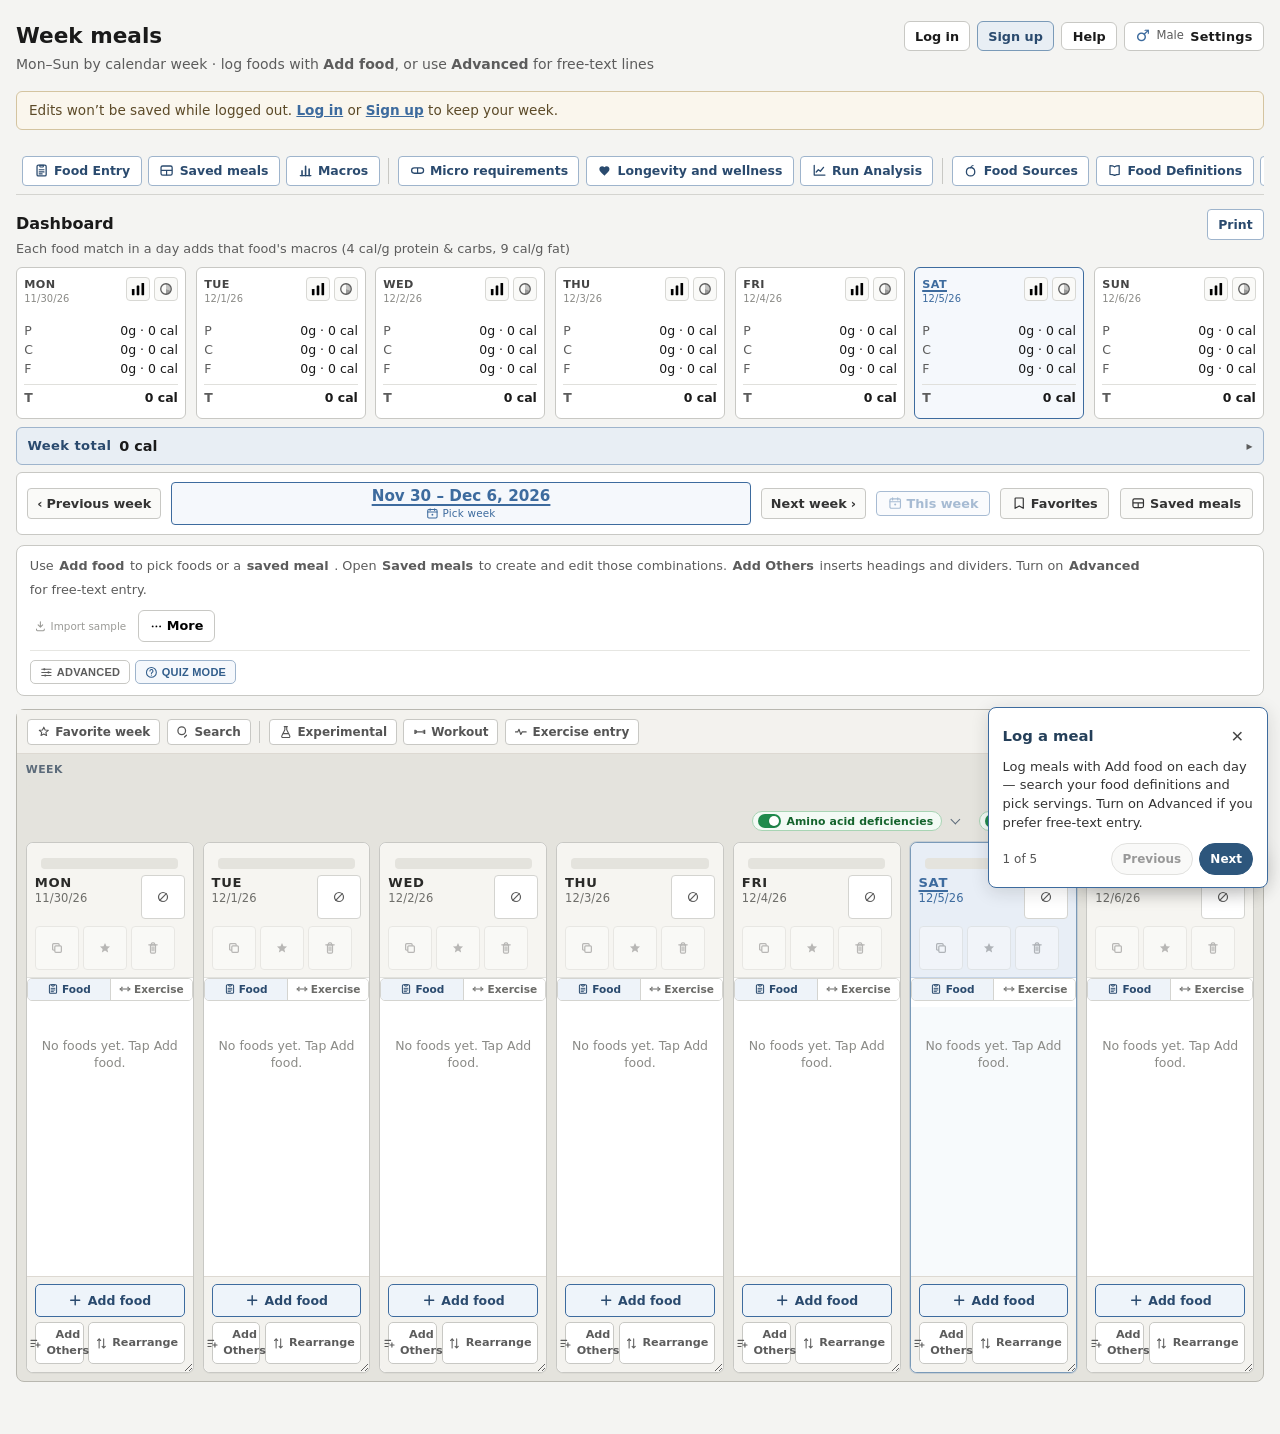
==== commit 18bddab4: "Add an Excess toggle so stacked bars show nutrients over 100% as black. Co-authored-by: Cursor <curs" ====
--- a/index.html
+++ b/index.html
@@ -4,7 +4,7 @@
   <meta charset="UTF-8">
   <meta name="viewport" content="width=device-width, initial-scale=1.0">
   <title>Nutrients — Week meals</title>
-  <link rel="stylesheet" href="styles.css?t=1794843600">
+  <link rel="stylesheet" href="styles.css?t=1795688200">
 </head>
 <body class="show-daily-intake-icons day-entry-guided">
   <svg class="app-icon-symbols" width="0" height="0" aria-hidden="true" focusable="false">
@@ -632,7 +632,7 @@
               </button>
             </div>
             <div class="dashboard__micro-toggle-group dashboard__micro-toggle-group--deficiency" role="group" aria-label="Misc deficiencies">
-              <button type="button" id="dashboard-micro-misc-toggle" class="analysis-nonstored-toggle" data-misc-deficiencies-toggle aria-pressed="true" title="When on, shortfall bars and requirements include flavonoids, antioxidants, polyphenols, and fiber. Turn off to hide those groups.">
+              <button type="button" id="dashboard-micro-misc-toggle" class="analysis-nonstored-toggle" data-misc-deficiencies-toggle aria-pressed="true" title="When on, shortfall bars and requirements include flavonoids, antioxidants, polyphenols, fiber, and chloride. Turn off to hide those groups.">
                 <span class="analysis-nonstored-toggle__switch" aria-hidden="true"></span>
                 <span class="analysis-nonstored-toggle__label">Misc deficiencies</span>
               </button>
@@ -642,6 +642,12 @@
                   <path d="M8 7.1v4.4" fill="none" stroke="currentColor" stroke-width="1.35" stroke-linecap="round"></path>
                   <circle cx="8" cy="4.75" r="0.7" fill="currentColor"></circle>
                 </svg>
+              </button>
+            </div>
+            <div class="dashboard__micro-toggle-group dashboard__micro-toggle-group--deficiency" role="group" aria-label="Excess">
+              <button type="button" id="dashboard-micro-excess-toggle" class="analysis-nonstored-toggle" data-nutrient-excess-toggle aria-pressed="false" title="When on, stacked bars add a black range for nutrients over 100% of the daily target.">
+                <span class="analysis-nonstored-toggle__switch" aria-hidden="true"></span>
+                <span class="analysis-nonstored-toggle__label">Excess</span>
               </button>
             </div>
           </div>
@@ -983,7 +989,8 @@
         </div>
       </div>
       <div id="coverage-action-note" class="coverage-action-note" role="status" aria-live="polite" hidden></div>
-      <p id="misc-deficiencies-help-popover" class="misc-deficiencies-help-popover" role="note" hidden>This toggle shows or hides flavonoids, antioxidants, polyphenols, and fiber in the stacked bars and requirements. Amino acid deficiencies are on, set to Essential amino acids only.</p>
+      <p id="misc-deficiencies-help-popover" class="misc-deficiencies-help-popover" role="note" hidden>This toggle shows or hides flavonoids, antioxidants, polyphenols, fiber, and chloride in the stacked bars and requirements. Chloride deficiency is rare; most intake comes from salt. Amino acid deficiencies are on, set to Essential amino acids only.</p>
+      <p id="longevity-analysis-emoji-hint" class="longevity-analysis-emoji-hint-popover" role="note" hidden>Want more: low = sad<br>Want less: low = happy</p>
       <div id="misc-deficiencies-amino-menu" class="misc-deficiencies-amino-menu" role="menu" aria-labelledby="misc-deficiencies-amino-menu-label" hidden>
         <p id="misc-deficiencies-amino-menu-label" class="misc-deficiencies-amino-menu__label">Amino acid deficiencies</p>
         <button type="button" class="misc-deficiencies-amino-menu__item" role="menuitemradio" data-misc-deficiencies-amino="essential" aria-checked="true">
@@ -2465,7 +2472,16 @@
             <option value="easy_prep">Easy to prepare</option>
             <option value="portable">Portable finger food I can bring to work</option>
           </select>
-          <label class="import-ai-panel__label micro-gaps-modal__additional-label" for="micro-gaps-additional">Additional dietary preferences</label>
+          <div class="micro-gaps-modal__additional-label-row">
+            <label class="import-ai-panel__label micro-gaps-modal__additional-label" for="micro-gaps-additional">Additional dietary preferences or app food order customization choices</label>
+            <button type="button" class="micro-gaps-additional-help__btn" data-micro-gaps-additional-help aria-expanded="false" aria-controls="micro-gaps-additional-help-popover" aria-label="About additional dietary preferences or app food order customization choices" title="About additional dietary preferences or app food order customization choices">
+              <svg class="micro-gaps-additional-help__icon" viewBox="0 0 16 16" width="13" height="13" aria-hidden="true" focusable="false">
+                <circle cx="8" cy="8" r="6.25" fill="none" stroke="currentColor" stroke-width="1.2"></circle>
+                <path d="M8 7.1v4.4" fill="none" stroke="currentColor" stroke-width="1.35" stroke-linecap="round"></path>
+                <circle cx="8" cy="4.75" r="0.7" fill="currentColor"></circle>
+              </svg>
+            </button>
+          </div>
           <textarea id="micro-gaps-additional" class="import-ai-panel__portion micro-gaps-modal__additional" rows="2" placeholder="I prefer whole foods and easy breakfasts I can pack for work." autocomplete="off" spellcheck="true"></textarea>
         </div>
         <div id="micro-gaps-reeat-panel" hidden>
@@ -2521,9 +2537,15 @@
     </div>
   </div>
 
+  <div id="micro-gaps-additional-help-popover" class="micro-gaps-additional-help-popover" role="note" hidden>
+    <p class="micro-gaps-additional-help-popover__text">Ordering from a food app with build-your-own options? Copy the customization choices (bases, proteins, toppings, sauces) from the app and paste them here. The AI will pick the choices that best fill your nutrient gaps.</p>
+    <img class="micro-gaps-additional-help-popover__img" src="assets/fill-gaps-order-customization-example.jpg" width="1200" height="700" alt="A restaurant app's Custom Organic Bowl options on the left, and the same choices pasted into this box on the right.">
+  </div>
+
   <div id="micro-def-modal" class="modal" hidden>
     <div class="modal__backdrop" data-action="close-micro-def-modal"></div>
     <div class="modal__panel modal__panel--wide" role="dialog" aria-modal="true" aria-labelledby="micro-def-modal-title">
+      <div id="micro-def-coverage-bar" class="micro-def-coverage" hidden></div>
       <header class="modal__header modal__header--with-tools">
         <div class="modal__header-text">
           <h3 id="micro-def-modal-title" class="modal__title"></h3>
@@ -3871,7 +3893,7 @@
   <script src="demographic-dv.js?t=1786025202"></script>
   <script src="longevity-dv.js?t=1784087916"></script>
   <script src="persist.js?t=1794842500"></script>
-  <script src="app.js?t=1795478400"></script>
+  <script src="app.js?t=1795688300"></script>
   <script
     src="harness-ai.js"
     defer
--- a/styles.css
+++ b/styles.css
@@ -4644,6 +4644,93 @@
   color: #333;
 }
 
+.micro-def-coverage {
+  flex-shrink: 0;
+  display: flex;
+  flex-direction: column;
+  gap: 0.4rem;
+  padding: 0.55rem 0.85rem 0.6rem;
+  border-bottom: 1px solid #e4e3dd;
+  background: #f7f6f2;
+}
+
+.micro-def-coverage[hidden] {
+  display: none;
+}
+
+.micro-def-coverage__meta {
+  margin: 0;
+  color: #1f3a58;
+  font-size: 0.75rem;
+  font-weight: 700;
+  line-height: 1.3;
+}
+
+.micro-def-coverage__nutrients {
+  display: flex;
+  gap: 0.35rem;
+  overflow-x: auto;
+  overflow-y: hidden;
+  overscroll-behavior-x: contain;
+  -webkit-overflow-scrolling: touch;
+  scrollbar-width: none;
+}
+
+.micro-def-coverage__nutrients::-webkit-scrollbar {
+  display: none;
+}
+
+.micro-def-coverage__nutrient {
+  flex: 0 0 auto;
+  display: inline-flex;
+  align-items: baseline;
+  gap: 0.35rem;
+  max-width: 14rem;
+  padding: 0.22rem 0.55rem;
+  border: 1px solid #d4d4d0;
+  border-radius: 999px;
+  background: #fff;
+  color: #222;
+  font: inherit;
+  font-size: 0.72rem;
+  line-height: 1.3;
+  cursor: pointer;
+}
+
+.micro-def-coverage__nutrient:hover,
+.micro-def-coverage__nutrient:focus-visible {
+  border-color: #9eb4cc;
+  background: #f4f7fb;
+}
+
+.micro-def-coverage__nutrient:focus-visible {
+  outline: 2px solid #3d6b9e;
+  outline-offset: 2px;
+}
+
+.micro-def-coverage__nutrient[aria-pressed="true"] {
+  border-color: #3d6b9e;
+  background: #e8eef4;
+  color: #1f3a58;
+  font-weight: 700;
+}
+
+.micro-def-coverage__name {
+  overflow: hidden;
+  text-overflow: ellipsis;
+  white-space: nowrap;
+}
+
+.micro-def-coverage__pct {
+  color: #5c6b7a;
+  font-variant-numeric: tabular-nums;
+  white-space: nowrap;
+}
+
+.micro-def-coverage__nutrient[aria-pressed="true"] .micro-def-coverage__pct {
+  color: #1f3a58;
+}
+
 .micro-def__targets {
   flex-shrink: 0;
   padding: 0.45rem 1rem 0.55rem;
@@ -4929,6 +5016,16 @@
 .micro-def__source-btn:focus-visible {
   outline: 2px solid #3d6b9e;
   outline-offset: 1px;
+}
+
+.micro-def__source-text {
+  display: block;
+  padding: 0.3rem 0.55rem;
+  border: 1px dashed #d0d7df;
+  border-radius: 4px;
+  font-size: 0.8rem;
+  line-height: 1.35;
+  color: #5c6b7a;
 }
 
 .micro-def__sex-label {
@@ -7303,8 +7400,18 @@
   gap: 0.45rem 0.65rem;
 }
 
+.longevity-analysis-report__filters-toolbar .misc-deficiencies-toggle-group {
+  margin-left: auto;
+  flex-wrap: wrap;
+  justify-content: flex-end;
+  max-width: 100%;
+}
+
 .longevity-analysis-report__emoji-toggle {
-  padding: 0.28rem 0.55rem;
+  display: inline-flex;
+  align-items: center;
+  gap: 0.3rem;
+  padding: 0.2rem 0.2rem 0.2rem 0.55rem;
   border: 1px solid #cfd5dd;
   border-radius: 5px;
   background: #fff;
@@ -7316,6 +7423,43 @@
   cursor: pointer;
 }
 
+.longevity-analysis-report__emoji-toggle-sep {
+  width: 1px;
+  align-self: stretch;
+  margin: 0.18rem 0;
+  background: #cfd5dd;
+}
+
+.longevity-analysis-report__emoji-hint-btn {
+  display: inline-flex;
+  align-items: center;
+  justify-content: center;
+  width: 1.55rem;
+  height: 1.55rem;
+  padding: 0;
+  border: 0;
+  border-radius: 4px;
+  background: transparent;
+  color: #5c6b7a;
+  cursor: pointer;
+}
+
+.longevity-analysis-report__emoji-hint-btn:hover,
+.longevity-analysis-report__emoji-hint-btn:focus-visible,
+.longevity-analysis-report__emoji-hint-btn[aria-expanded="true"] {
+  background: #f4f4f2;
+  color: #1f3a58;
+}
+
+.longevity-analysis-report__emoji-hint-btn:focus-visible {
+  outline: 2px solid #3d6b9e;
+  outline-offset: 2px;
+}
+
+.longevity-analysis-report__emoji-toggle[aria-pressed="true"] .longevity-analysis-report__emoji-toggle-sep {
+  background: #9bb3cc;
+}
+
 .longevity-analysis-report__emoji-toggle:hover,
 .longevity-analysis-report__emoji-toggle:focus-visible {
   border-color: #9aa6b5;
@@ -7333,10 +7477,24 @@
   color: #1f4e79;
 }
 
-.longevity-analysis-report__emoji-hint {
-  font-size: 0.68rem;
-  line-height: 1.3;
-  color: #6a7380;
+.longevity-analysis-emoji-hint-popover {
+  position: fixed;
+  z-index: 145;
+  width: max-content;
+  max-width: min(18.5rem, calc(100vw - 1.5rem));
+  margin: 0;
+  padding: 0.55rem 0.7rem;
+  border: 1px solid #d7e0ea;
+  border-radius: 8px;
+  background: #fff;
+  color: #333;
+  font-size: 0.8rem;
+  line-height: 1.4;
+  box-shadow: 0 8px 24px rgba(31, 58, 88, 0.14);
+}
+
+.longevity-analysis-emoji-hint-popover[hidden] {
+  display: none;
 }
 
 .longevity-analysis-report__filters {
@@ -7365,6 +7523,9 @@
   background: transparent;
   cursor: pointer;
   font: inherit;
+  -webkit-touch-callout: none;
+  -webkit-user-select: none;
+  user-select: none;
 }
 
 .longevity-analysis-report__stack:focus-visible {
@@ -7412,6 +7573,10 @@
 
 .longevity-analysis-report__stack-seg--green {
   background: #1a7a36;
+}
+
+.longevity-analysis-report__stack-seg--black {
+  background: #1a1a1a;
 }
 
 .longevity-analysis-report__stack[aria-pressed="true"] .longevity-analysis-report__stack-seg--yellow,
@@ -10075,10 +10240,12 @@
   align-items: center;
   gap: 0.85rem;
   flex: 0 0 auto;
+  flex-wrap: wrap;
 }
 
 .amino-deficiencies-control,
-.misc-deficiencies-control {
+.misc-deficiencies-control,
+.nutrient-excess-control {
   display: inline-flex;
   align-items: center;
   gap: 0.12rem;
@@ -11254,6 +11421,10 @@
   background: #1a7a36;
 }
 
+.diary-coverage-popover__swatch--black {
+  background: #1a1a1a;
+}
+
 .diary-coverage-popover__note {
   margin: 0 0 0.5rem;
   color: #5c5c58;
@@ -11625,6 +11796,15 @@
   -webkit-box-orient: vertical;
   -webkit-line-clamp: 2;
   word-break: break-word;
+}
+
+.day__food-item--zero-servings .day__food-item-name,
+.day__food-item--zero-servings .day__food-item-servings-input,
+.day__food-item--zero-servings:hover .day__food-item-servings-input,
+.day__food-item--zero-servings:focus-within .day__food-item-servings-input,
+.day__food-item--zero-servings.day__food-item--active .day__food-item-servings-input {
+  color: #9a9a96;
+  text-decoration: line-through;
 }
 
 .day__food-item--comment .day__food-item-name {
@@ -15257,7 +15437,8 @@
 #longevity-sources-modal,
 #tdee-hr-zones-modal,
 #tdee-rpe-modal,
-#weight-trend-chart-modal {
+#weight-trend-chart-modal,
+#xpt-nutrient-modal {
   z-index: 110;
 }
 
@@ -15366,7 +15547,8 @@
   font-size: 1.2rem;
 }
 
-#micro-def-modal.modal--stacked-food-sources:not(.modal--fullscreen) .micro-def__source-btn {
+#micro-def-modal.modal--stacked-food-sources:not(.modal--fullscreen) .micro-def__source-btn,
+#micro-def-modal.modal--stacked-food-sources:not(.modal--fullscreen) .micro-def__source-text {
   font-size: 1.2rem;
 }
 
@@ -15938,7 +16120,8 @@
   font-size: 1rem;
 }
 
-#micro-def-modal.modal--fullscreen .micro-def__source-btn {
+#micro-def-modal.modal--fullscreen .micro-def__source-btn,
+#micro-def-modal.modal--fullscreen .micro-def__source-text {
   font-size: 1rem;
 }
 
@@ -16558,8 +16741,84 @@
   margin-bottom: 0.55rem;
 }
 
+.micro-gaps-modal__additional-label-row {
+  display: flex;
+  align-items: flex-start;
+  gap: 0.15rem 0.2rem;
+  margin-top: 0.15rem;
+  margin-bottom: 0.25rem;
+}
+
+.micro-gaps-modal__additional-label-row .import-ai-panel__label {
+  flex: 1 1 auto;
+  margin-bottom: 0;
+}
+
 .micro-gaps-modal__additional-label {
-  margin-top: 0.15rem;
+  margin-top: 0;
+}
+
+.micro-gaps-additional-help__btn {
+  display: inline-flex;
+  align-items: center;
+  justify-content: center;
+  flex: 0 0 auto;
+  width: 1.55rem;
+  height: 1.55rem;
+  margin: -0.15rem 0 0;
+  padding: 0;
+  border: 0;
+  border-radius: 4px;
+  background: transparent;
+  color: #5c6b7a;
+  cursor: pointer;
+}
+
+.micro-gaps-additional-help__btn:hover,
+.micro-gaps-additional-help__btn:focus-visible,
+.micro-gaps-additional-help__btn[aria-expanded="true"] {
+  background: #f4f4f2;
+  color: #1f3a58;
+}
+
+.micro-gaps-additional-help__btn:focus-visible {
+  outline: 2px solid #3d6b9e;
+  outline-offset: 2px;
+}
+
+.micro-gaps-additional-help-popover {
+  position: fixed;
+  z-index: 160;
+  width: min(30rem, calc(100vw - 1.5rem));
+  max-height: min(36rem, calc(100vh - 1.5rem));
+  overflow: auto;
+  margin: 0;
+  padding: 0.7rem 0.75rem 0.75rem;
+  border: 1px solid #d7e0ea;
+  border-radius: 8px;
+  background: #fff;
+  color: #333;
+  font-size: 0.8rem;
+  line-height: 1.4;
+  box-shadow: 0 8px 24px rgba(31, 58, 88, 0.14);
+}
+
+.micro-gaps-additional-help-popover[hidden] {
+  display: none;
+}
+
+.micro-gaps-additional-help-popover__text {
+  margin: 0 0 0.65rem;
+}
+
+.micro-gaps-additional-help-popover__img {
+  display: block;
+  width: 100%;
+  max-width: 100%;
+  height: auto;
+  border: 1px solid #e0e0dc;
+  border-radius: 4px;
+  background: #fafaf8;
 }
 
 .micro-gaps-modal__additional {
